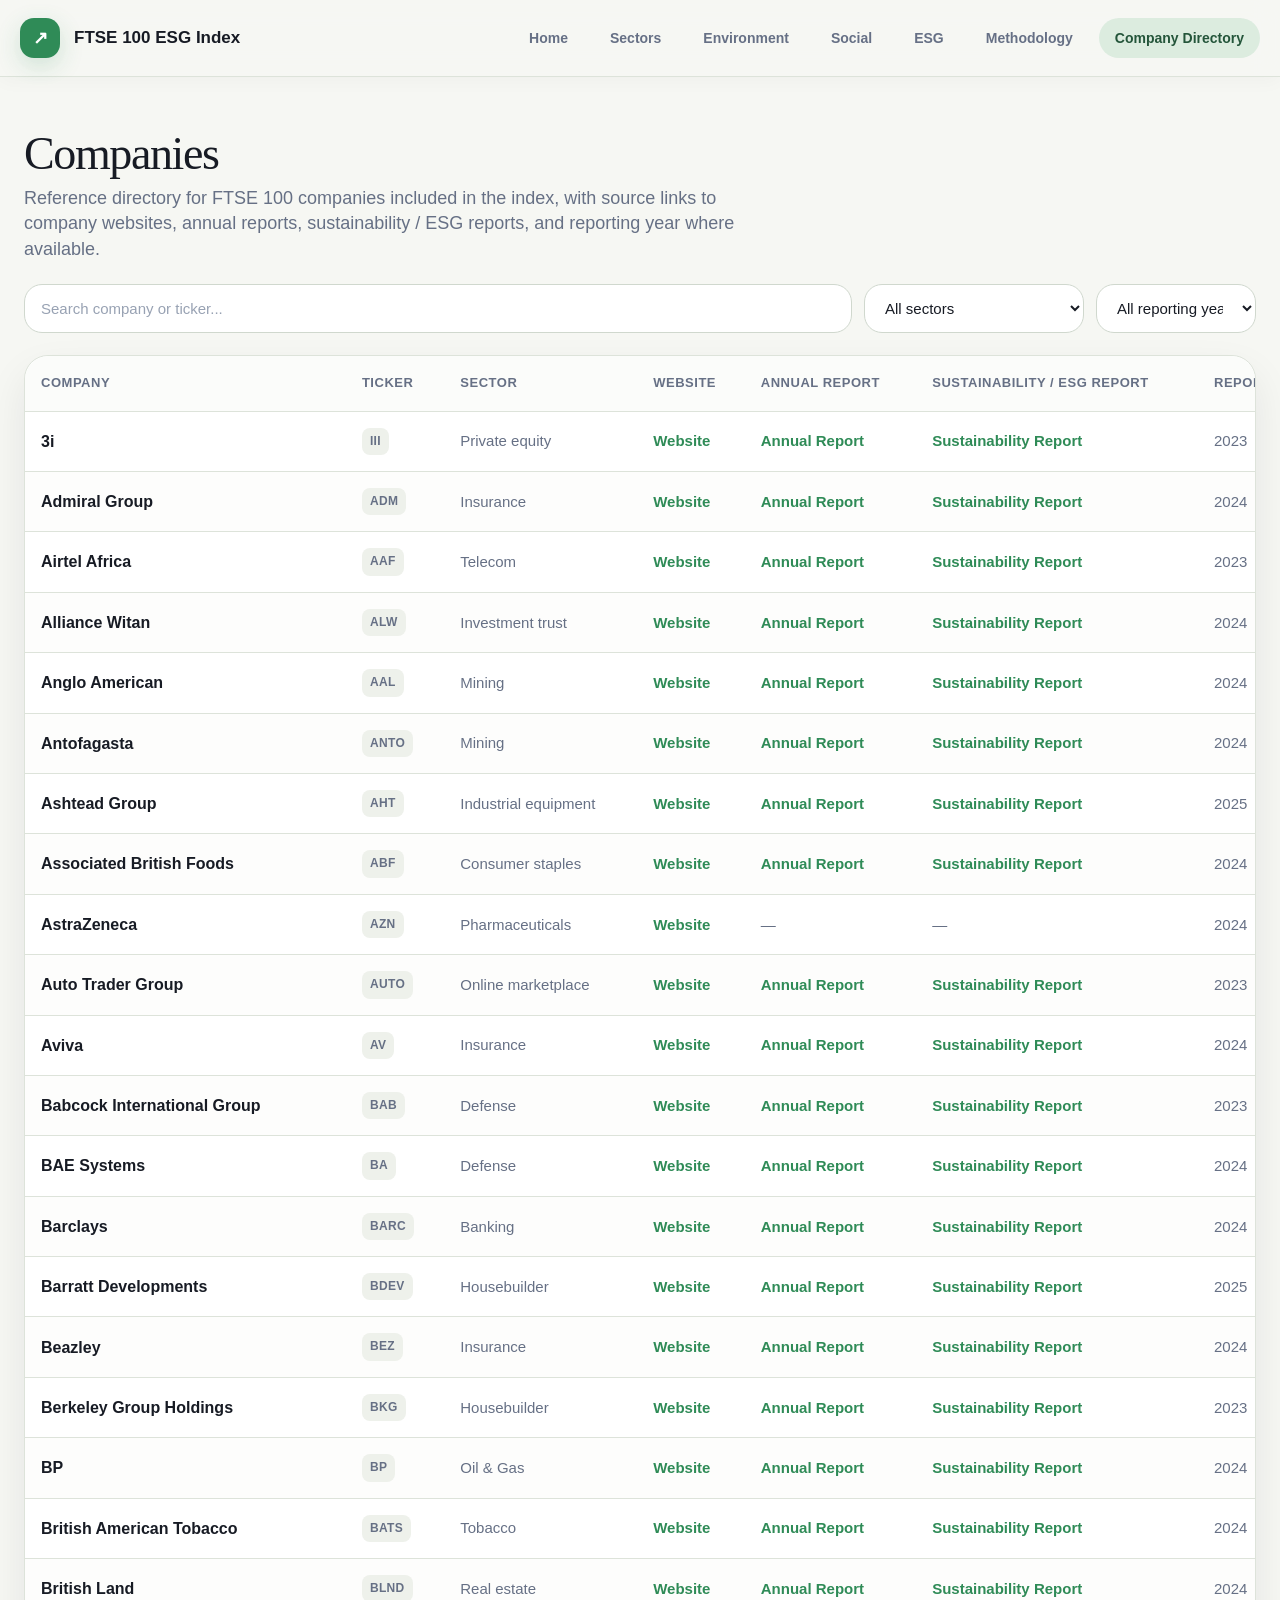
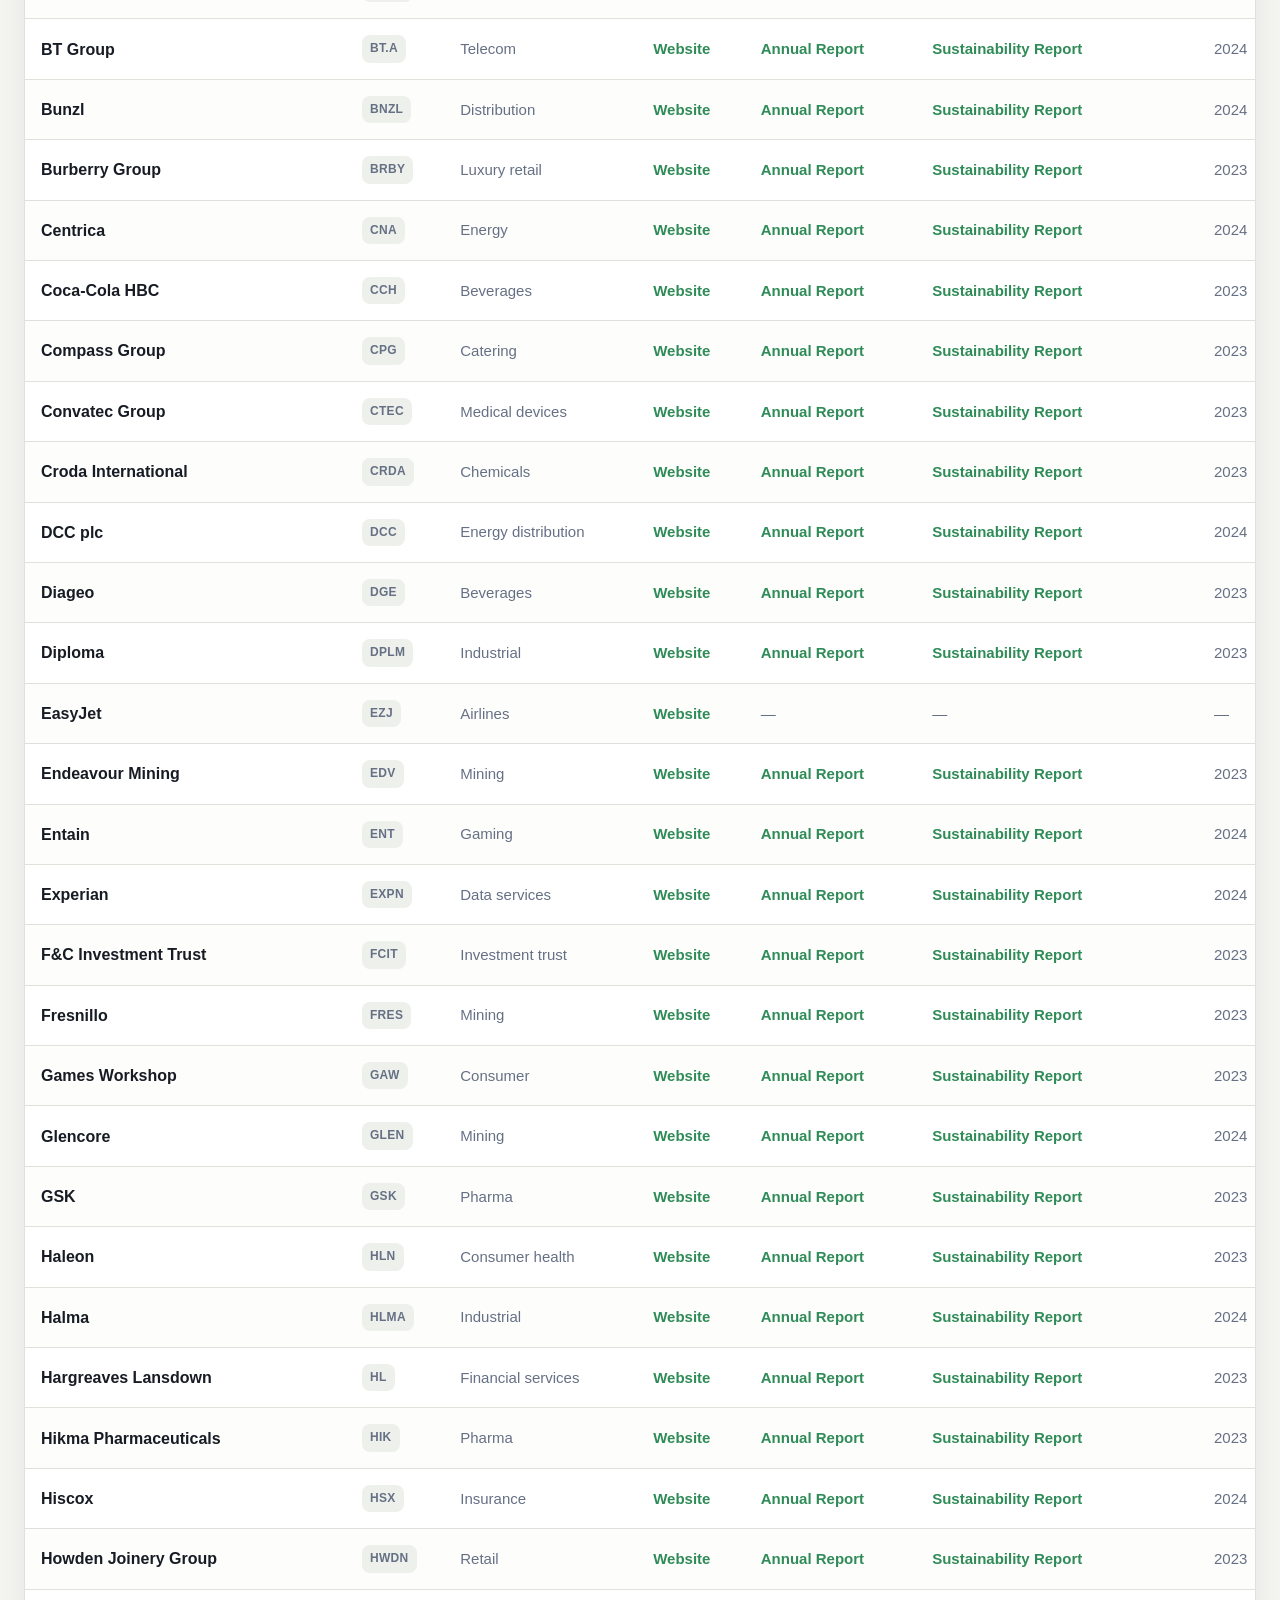
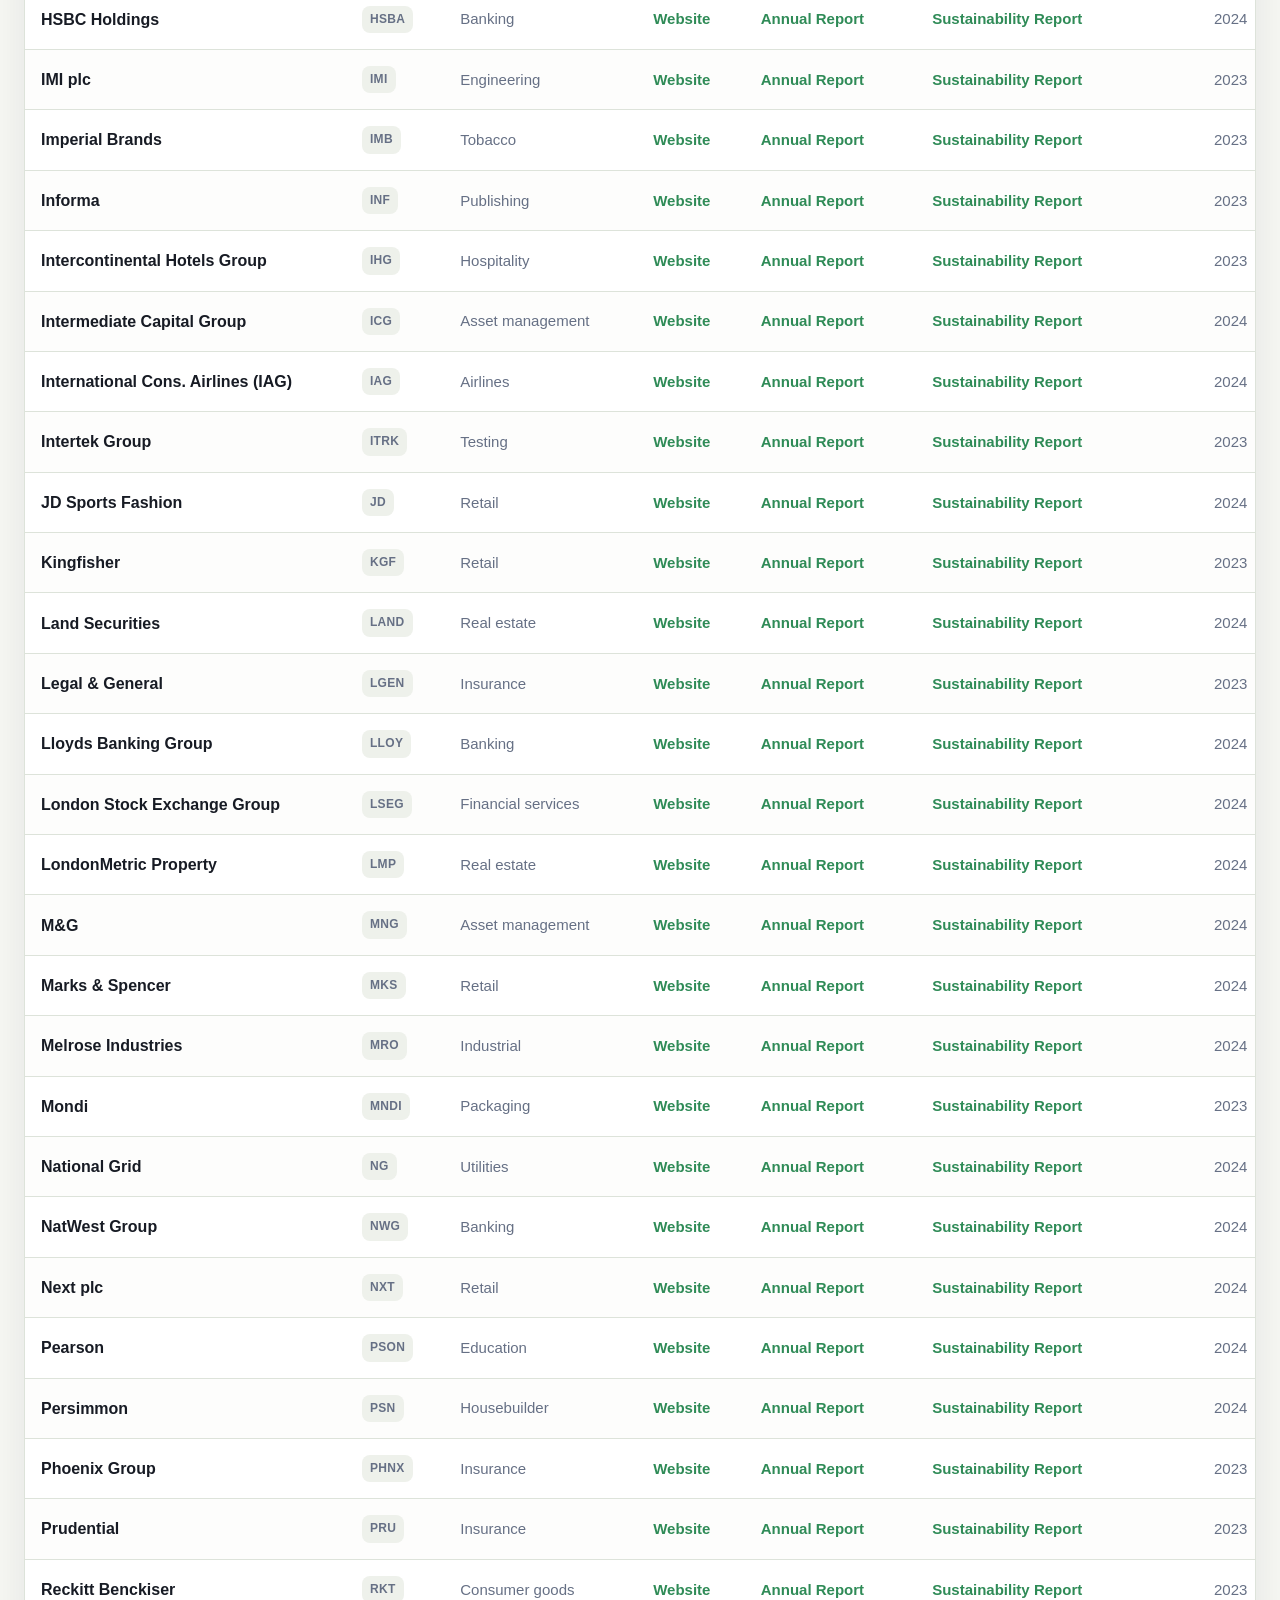
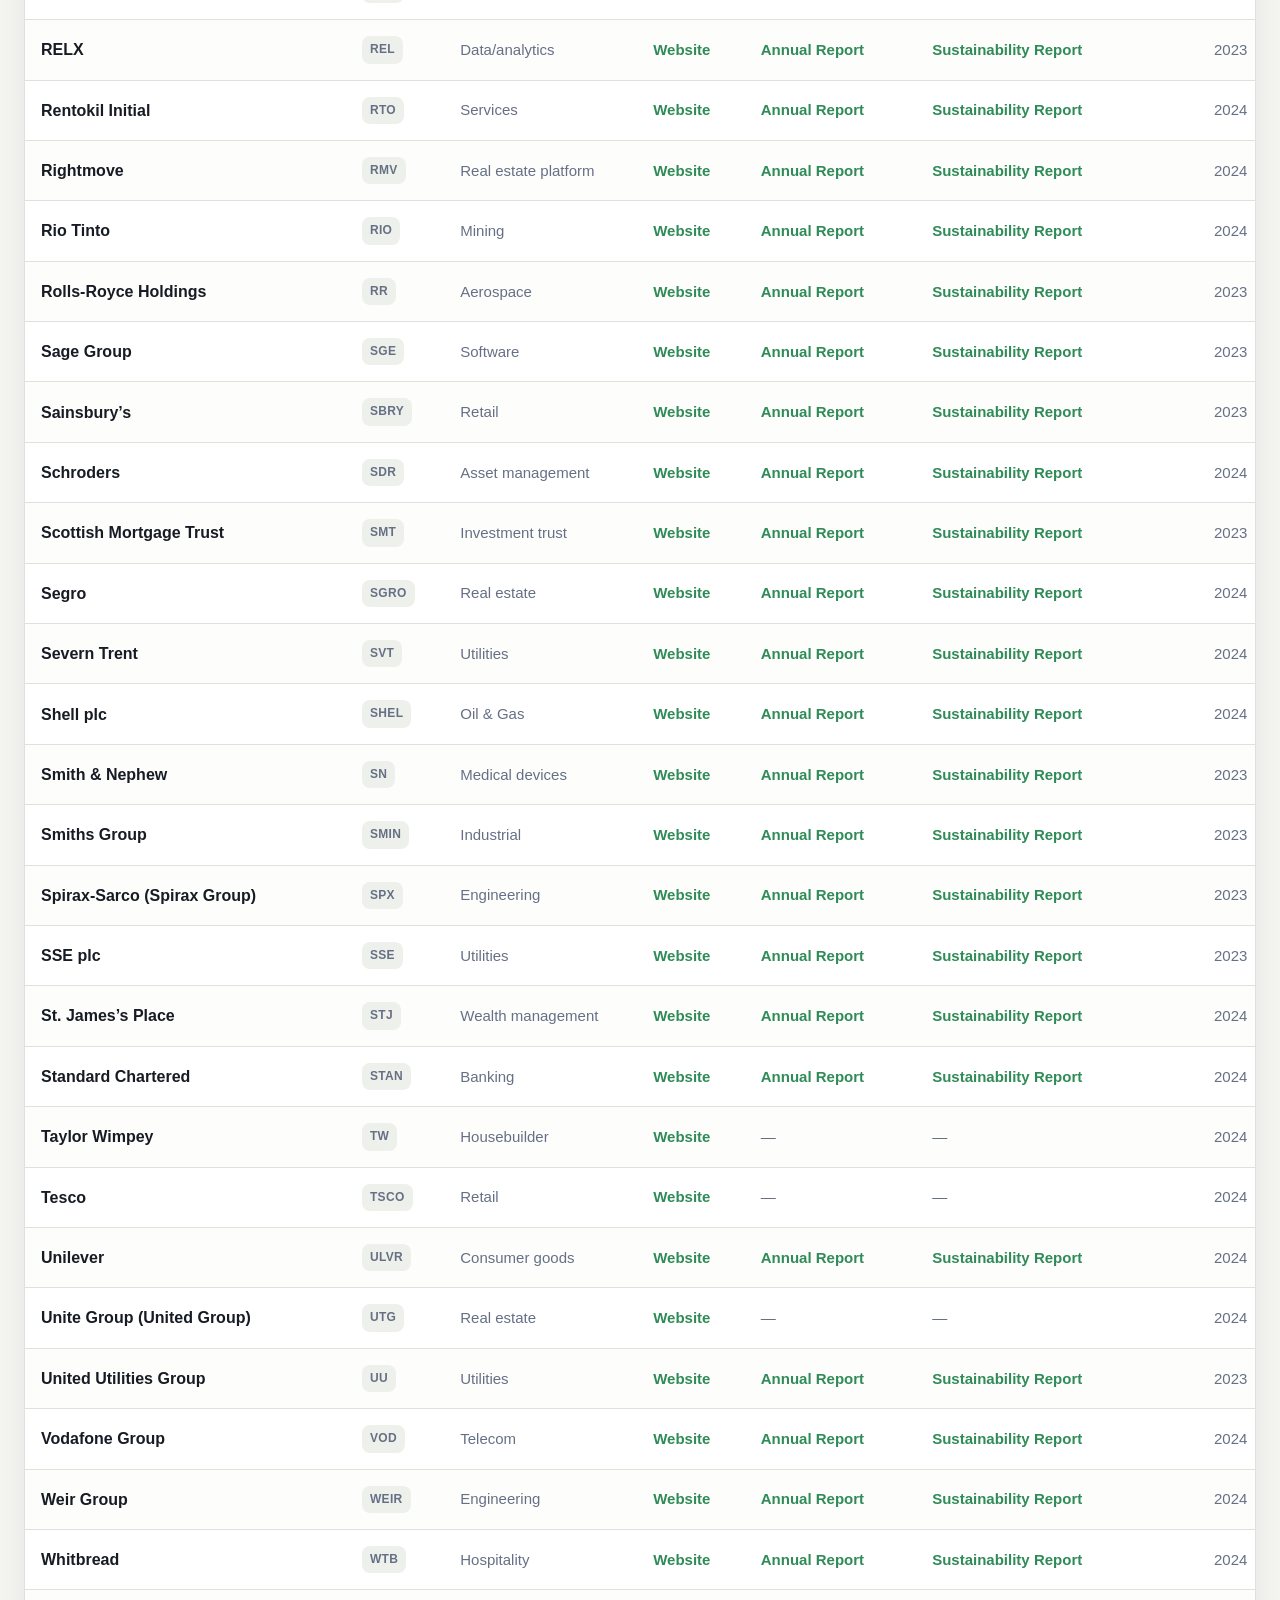
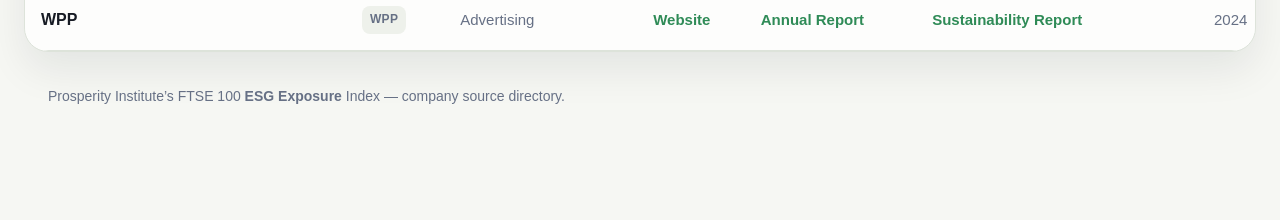
==== companies.html @ 04e011d1 "Update companies.html" ====
<!DOCTYPE html>
<html lang="en">
<head>
  <meta charset="UTF-8" />
  <meta name="viewport" content="width=device-width, initial-scale=1.0" />
  <title>Companies | FTSE 100 ESG Exposure Index</title>
  <link rel="stylesheet" href="styles.css" />
  <script defer src="data.js"></script>
  <script defer src="companies.js"></script>
</head>
<body>
  <header>
    <div class="wrap nav">
      <a href="index.html" class="brand">
        <div class="brand-mark">↗</div>
        <div class="brand-name">FTSE 100 ESG Index</div>
      </a>
      <nav class="nav-links">
        <a href="index.html">Home</a>
        <a href="sectors.html">Sectors</a>
        <a href="rankings.html">Environment</a>
        <a href="social.html">Social</a>
        <a href="esg.html">ESG</a>
        <a href="methodology.html">Methodology</a>
        <a href="companies.html" class="active">Company Directory</a>
      </nav>
    </div>
  </header>

  <section class="page">
    <div class="wrap-wide">
      <div class="section-head">
        <div>
          <h1>Companies</h1>
          <p>
            Reference directory for FTSE 100 companies included in the index, with source links to company websites,
            annual reports, sustainability / ESG reports, and reporting year where available.
          </p>
        </div>
      </div>

      <div class="toolbar">
        <input class="control" id="searchInput" placeholder="Search company or ticker..." />
        <select class="control" id="sectorFilter">
          <option value="">All sectors</option>
        </select>
        <select class="control" id="yearFilter">
          <option value="">All reporting years</option>
        </select>
      </div>

      <div class="table-card">
        <div class="table-wrap">
          <table>
            <thead>
              <tr>
                <th data-sort="Company">Company</th>
                <th data-sort="Ticker">Ticker</th>
                <th data-sort="Sector">Sector</th>
                <th data-sort="Website">Website</th>
                <th data-sort="Annual_Report_URL">Annual Report</th>
                <th data-sort="Sustainability_Report_URL">Sustainability / ESG Report</th>
                <th data-sort="Reporting_Year">Reporting Year</th>
              </tr>
            </thead>
            <tbody id="tableBody"></tbody>
          </table>
        </div>
      </div>

      <footer class="foot">
        <div class="wrap-wide">
          Prosperity Institute’s FTSE 100 <strong>ESG Exposure</strong> Index — company source directory.
        </div>
      </footer>
    </div>
  </section>
</body>
</html>
---- styles.css ----
:root {
  --bg: #f6f7f3;
  --surface: #ffffff;
  --surface-soft: #f0f3ee;
  --surface-muted: #eef1eb;
  --ink: #171b24;
  --ink-soft: #667085;
  --ink-faint: #98a2b3;
  --line: #dde3da;
  --line-dark: #d0d8ce;

  --navy: #10192b;
  --navy-2: #17233b;

  --green: #2f8b57;
  --green-soft: #dcecdf;
  --green-faint: #edf7ef;

  --social: #4867c9;
  --social-soft: #e8ecfb;
  --social-faint: #f3f5fe;

  --esg: #6d4cc4;
  --esg-soft: #eee8fb;
  --esg-faint: #f7f4fe;

  --red: #d95d5d;
  --red-soft: #fae8e8;

  --amber: #c6872f;
  --amber-soft: #f6ecd9;

  --shadow: 0 10px 30px rgba(16, 25, 43, 0.05);
  --shadow-strong: 0 18px 40px rgba(16, 25, 43, 0.08);
  --radius-xl: 28px;
  --radius-lg: 24px;
  --radius-md: 18px;
  --radius-sm: 12px;
}

* {
  box-sizing: border-box;
}

html {
  scroll-behavior: smooth;
}

body {
  margin: 0;
  font-family: Inter, Arial, sans-serif;
  background: var(--bg);
  color: var(--ink);
  line-height: 1.45;
  -webkit-font-smoothing: antialiased;
  text-rendering: optimizeLegibility;
}

a {
  color: inherit;
  text-decoration: none;
}

.wrap {
  max-width: 1240px;
  margin: 0 auto;
  padding: 0 28px;
}

.wrap-wide {
  max-width: 1540px;
  margin: 0 auto;
  padding: 0 24px;
}

/* =========================
   Header / Navigation
========================= */

header {
  position: sticky;
  top: 0;
  z-index: 50;
  background: rgba(246, 247, 243, 0.92);
  backdrop-filter: blur(12px);
  border-bottom: 1px solid var(--line);
  box-shadow: 0 4px 18px rgba(16, 25, 43, 0.03);
}

.nav {
  display: flex;
  align-items: center;
  justify-content: space-between;
  gap: 24px;
  padding: 18px 0;
}

.brand {
  display: flex;
  align-items: center;
  gap: 14px;
  font-weight: 700;
  color: var(--ink);
  text-decoration: none;
  min-width: 0;
}

.brand-mark {
  width: 40px;
  height: 40px;
  border-radius: 14px;
  display: grid;
  place-items: center;
  background: var(--green);
  color: white;
  box-shadow: 0 8px 24px rgba(47, 139, 87, 0.2);
  font-size: 18px;
  flex: 0 0 auto;
}

.brand-name {
  font-size: 17px;
  font-weight: 700;
  white-space: nowrap;
}

.nav-links {
  display: flex;
  gap: 10px;
  flex-wrap: wrap;
  justify-content: flex-end;
}

.nav-links a {
  padding: 10px 16px;
  border-radius: 999px;
  color: var(--ink-soft);
  font-weight: 600;
  font-size: 14px;
  transition: 0.18s ease;
}

.nav-links a.active,
.nav-links a:hover {
  background: var(--green-soft);
  color: #24553a;
}

/* Optional page-specific nav accents if you later add body classes */
body.page-social .nav-links a.active,
body.page-social .nav-links a:hover {
  background: var(--social-soft);
  color: #334a96;
}

body.page-esg .nav-links a.active,
body.page-esg .nav-links a:hover {
  background: var(--esg-soft);
  color: #5336a1;
}

/* =========================
   Hero
========================= */

.hero {
  background:
    radial-gradient(circle at right top, rgba(47, 139, 87, 0.18), transparent 28%),
    linear-gradient(90deg, var(--navy) 0%, #111a2d 48%, #0f1727 100%);
  color: white;
  border-bottom: 1px solid rgba(255, 255, 255, 0.05);
}

.hero-inner {
  display: grid;
  grid-template-columns: 1.15fr 0.85fr;
  gap: 42px;
  padding: 54px 0 64px;
  align-items: stretch;
}

.eyebrow {
  display: inline-flex;
  align-items: center;
  gap: 8px;
  padding: 8px 14px;
  border-radius: 999px;
  background: rgba(24, 66, 43, 0.65);
  color: #7ed39f;
  font-size: 13px;
  font-weight: 600;
}

.hero h1 {
  margin: 18px 0 0;
  font-family: Georgia, "Times New Roman", serif;
  font-size: 72px;
  line-height: 0.93;
  letter-spacing: -0.03em;
  font-weight: 400;
}

.hero h1 .accent {
  color: var(--green);
  display: block;
}

.hero p {
  margin: 24px 0 0;
  max-width: 740px;
  color: rgba(255, 255, 255, 0.8);
  font-size: 17px;
  line-height: 1.6;
}

.hero-actions {
  margin-top: 28px;
  display: flex;
  gap: 14px;
  flex-wrap: wrap;
}

.btn {
  display: inline-flex;
  align-items: center;
  justify-content: center;
  gap: 10px;
  padding: 14px 22px;
  border-radius: 16px;
  font-weight: 700;
  font-size: 15px;
  border: 1px solid transparent;
  transition: transform 0.15s ease, box-shadow 0.15s ease, opacity 0.15s ease;
}

.btn:hover {
  transform: translateY(-1px);
}

.btn-primary {
  background: var(--green);
  color: white;
  box-shadow: 0 12px 28px rgba(47, 139, 87, 0.22);
}

.btn-secondary {
  background: rgba(255, 255, 255, 0.1);
  color: white;
  border-color: rgba(255, 255, 255, 0.1);
}

.hero-panel {
  align-self: end;
  background: rgba(255, 255, 255, 0.06);
  border: 1px solid rgba(255, 255, 255, 0.08);
  border-radius: var(--radius-xl);
  padding: 26px;
}

.hero-panel h3 {
  margin: 0 0 12px;
  font-size: 13px;
  letter-spacing: 0.06em;
  text-transform: uppercase;
  color: rgba(255, 255, 255, 0.66);
}

.hero-panel p {
  margin: 0 0 14px;
  font-size: 14px;
  color: rgba(255, 255, 255, 0.74);
  line-height: 1.55;
}

.signal-list {
  display: grid;
  gap: 10px;
  margin-top: 18px;
}

.signal {
  display: flex;
  align-items: center;
  justify-content: space-between;
  gap: 16px;
  background: rgba(255, 255, 255, 0.05);
  border-radius: 16px;
  padding: 12px 14px;
}

.signal .name {
  font-size: 14px;
  color: rgba(255, 255, 255, 0.92);
}

.signal .tag {
  border-radius: 999px;
  padding: 6px 10px;
  background: rgba(126, 211, 159, 0.12);
  color: #8ce0aa;
  font-size: 12px;
  font-weight: 700;
}

/* =========================
   Stats Strip
========================= */

.stats-strip {
  background: var(--surface);
  border-bottom: 1px solid var(--line);
}

.stats-grid {
  display: grid;
  grid-template-columns: repeat(4, 1fr);
  gap: 0;
}

.stat {
  padding: 28px 12px;
  text-align: center;
}

.stat-value {
  font-family: Georgia, "Times New Roman", serif;
  font-size: 44px;
  line-height: 1.05;
  letter-spacing: -0.02em;
  font-weight: 400;
}

.stat-label {
  margin-top: 6px;
  color: var(--ink-soft);
  font-size: 15px;
}

/* =========================
   General Page Sections
========================= */

section.page {
  padding: 54px 0;
}

.section-head {
  display: flex;
  align-items: end;
  justify-content: space-between;
  gap: 20px;
  margin-bottom: 22px;
}

.section-head h1,
.section-head h2 {
  margin: 0;
  font-family: Georgia, "Times New Roman", serif;
  font-size: 46px;
  line-height: 1.02;
  letter-spacing: -0.03em;
  font-weight: 400;
  white-space: normal;
  overflow-wrap: anywhere;
  word-break: break-word;
  max-width: 100%;
}

.section-head p {
  margin: 8px 0 0;
  color: var(--ink-soft);
  max-width: 760px;
  font-size: 18px;
  line-height: 1.4;
}

.section-link {
  color: var(--green);
  font-weight: 700;
  white-space: nowrap;
}

.construction {
  margin-top: 18px;
  background: #fbfcfa;
  border: 1px solid var(--line);
  border-radius: 20px;
  padding: 18px 20px;
  color: var(--ink-soft);
  box-shadow: var(--shadow);
}

/* =========================
   Cards / Blocks
========================= */

.pillar-card,
.card,
.method-card,
.simple-card {
  background: var(--surface);
  border: 1px solid var(--line);
  border-radius: 24px;
  box-shadow: var(--shadow);
}

.pillar-stack {
  display: grid;
  gap: 14px;
}

.pillar-card {
  padding: 20px 22px;
}

.pillar-top {
  display: flex;
  justify-content: space-between;
  gap: 16px;
  align-items: center;
  margin-bottom: 14px;
}

.pillar-title {
  display: flex;
  gap: 10px;
  align-items: center;
  font-weight: 700;
  font-size: 20px;
}

.pill {
  display: inline-flex;
  align-items: center;
  gap: 8px;
  padding: 6px 10px;
  border-radius: 999px;
  font-size: 12px;
  font-weight: 700;
  background: var(--surface-muted);
  color: var(--ink-soft);
}

.progress {
  position: relative;
  width: 100%;
  height: 10px;
  background: #edf0ea;
  border-radius: 999px;
  overflow: hidden;
}

.progress > span {
  display: block;
  height: 100%;
  border-radius: 999px;
  background: linear-gradient(90deg, #40b777 0%, var(--green) 100%);
}

.progress.red > span {
  background: linear-gradient(90deg, #ee8d8d 0%, var(--red) 100%);
}

.pillar-note {
  margin-top: 10px;
  color: var(--ink-soft);
  font-size: 14px;
}

.method-grid,
.simple-grid {
  display: grid;
  grid-template-columns: repeat(3, 1fr);
  gap: 18px;
}

.method-card,
.simple-card {
  padding: 24px;
}

.method-card h3,
.simple-card h3 {
  margin: 0 0 14px;
  font-size: 24px;
  font-family: Georgia, "Times New Roman", serif;
  font-weight: 400;
}

.method-card ul {
  margin: 0;
  padding-left: 18px;
  color: var(--ink-soft);
}

.method-card li {
  margin: 10px 0;
}

.simple-card p,
.simple-card li {
  color: var(--ink-soft);
  margin: 0;
}

/* =========================
   Leaderboard
========================= */

.leaderboard {
  padding: 20px;
}

.leaderboard-list {
  display: grid;
  gap: 10px;
}

.lb-row {
  display: grid;
  grid-template-columns: 46px minmax(0, 1fr) 140px;
  gap: 14px;
  align-items: center;
  padding: 14px 14px;
  border-radius: 18px;
  border: 1px solid var(--line);
  background: linear-gradient(180deg, #fff, #fbfcfa);
}

.lb-rank {
  width: 34px;
  height: 34px;
  border-radius: 999px;
  display: grid;
  place-items: center;
  background: var(--surface-muted);
  color: var(--green);
  font-weight: 800;
  font-size: 14px;
}

.lb-company .name {
  font-weight: 700;
  font-size: 18px;
  white-space: nowrap;
  overflow: hidden;
  text-overflow: ellipsis;
}

.lb-company .meta {
  margin-top: 4px;
  color: var(--ink-soft);
  font-size: 13px;
}

.lb-score {
  text-align: right;
}

.lb-score .value {
  font-size: 34px;
  font-weight: 800;
  letter-spacing: -0.04em;
}

.lb-score .ticker {
  color: var(--ink-soft);
  font-size: 12px;
  font-weight: 700;
  letter-spacing: 0.05em;
}

/* =========================
   Toolbar / Controls
========================= */

.toolbar {
  display: grid;
  grid-template-columns: minmax(0, 1fr) 220px 160px;
  gap: 12px;
  margin: 22px 0;
}

.control {
  border-radius: 18px;
  border: 1px solid var(--line-dark);
  background: var(--surface);
  padding: 14px 16px;
  font-size: 15px;
  color: var(--ink);
  outline: none;
  transition: border-color 0.15s ease, box-shadow 0.15s ease, background 0.15s ease;
}

.control::placeholder {
  color: var(--ink-faint);
}

.control:focus {
  border-color: rgba(47, 139, 87, 0.55);
  box-shadow: 0 0 0 4px rgba(47, 139, 87, 0.10);
  background: #fff;
}

/* =========================
   Tables
========================= */

.table-card {
  background: var(--surface);
  border: 1px solid var(--line);
  border-radius: 24px;
  box-shadow: var(--shadow-strong);
  overflow: hidden;
}

.table-wrap {
  overflow-x: auto;
  border-radius: 24px;
}

table {
  width: 100%;
  border-collapse: collapse;
  min-width: 1350px;
}

thead th {
  text-align: left;
  padding: 18px 16px;
  font-size: 13px;
  color: var(--ink-soft);
  letter-spacing: 0.04em;
  text-transform: uppercase;
  border-bottom: 1px solid var(--line);
  background: #fbfcfa;
  position: sticky;
  top: 0;
  z-index: 2;
  cursor: pointer;
  white-space: nowrap;
  transition: color 0.15s ease, background 0.15s ease;
}

thead th:hover {
  color: var(--ink);
  background: #f5f7f3;
}

tbody td {
  padding: 16px;
  border-bottom: 1px solid var(--line);
  vertical-align: middle;
  font-size: 15px;
}

tbody tr {
  transition: background 0.15s ease;
}

tbody tr:hover {
  background: #fbfcfa;
}

tbody tr:nth-child(even) {
  background: rgba(251, 252, 250, 0.55);
}

tbody tr:nth-child(even):hover {
  background: #f7f9f5;
}

.rank-badge {
  width: 32px;
  height: 32px;
  border-radius: 999px;
  display: grid;
  place-items: center;
  background: var(--surface-muted);
  color: var(--green);
  font-weight: 800;
  font-size: 14px;
}

.ticker-badge {
  display: inline-flex;
  padding: 5px 8px;
  border-radius: 8px;
  background: var(--surface-muted);
  color: var(--ink-soft);
  font-size: 12px;
  font-weight: 700;
  letter-spacing: 0.03em;
}

.company-name {
  font-weight: 700;
  font-size: 16px;
  min-width: 240px;
}

.sector-name {
  color: var(--ink-soft);
}

.metric-cell {
  display: flex;
  align-items: center;
  gap: 10px;
}

.metric-cell .pct {
  min-width: 54px;
  text-align: right;
  color: var(--ink-soft);
  font-weight: 700;
  font-size: 13px;
  font-variant-numeric: tabular-nums;
}

.tiny-track {
  width: 82px;
  height: 8px;
  border-radius: 999px;
  background: #edf0ea;
  overflow: hidden;
  position: relative;
}

.tiny-fill {
  height: 100%;
  border-radius: 999px;
  background: linear-gradient(90deg, #40b777 0%, var(--green) 100%);
}

.tiny-fill.bad {
  background: linear-gradient(90deg, #ee8d8d 0%, var(--red) 100%);
}

.score-value {
  font-size: 17px;
  font-weight: 800;
  letter-spacing: -0.02em;
  font-variant-numeric: tabular-nums;
}

.tier-pill {
  display: inline-flex;
  align-items: center;
  gap: 8px;
  padding: 8px 12px;
  border-radius: 999px;
  font-size: 13px;
  font-weight: 700;
}

.tier-pill::before {
  content: '';
  width: 7px;
  height: 7px;
  border-radius: 999px;
  background: currentColor;
}

.tier-best {
  color: #1f7a46;
  background: #e8f5ea;
}

.tier-good {
  color: #4f9b63;
  background: #eef8f0;
}

.tier-moderate {
  color: #b7811f;
  background: #f8edd8;
}

.tier-poor {
  color: #c96a2b;
  background: #faeadf;
}

.tier-wasteful {
  color: #c94b4b;
  background: #f9e3e3;
}

/* =========================
   Optional Domain Utility Classes
   (Can be used later without breaking anything now)
========================= */

.domain-pill {
  display: inline-flex;
  align-items: center;
  gap: 8px;
  border-radius: 999px;
  padding: 7px 12px;
  font-size: 12px;
  font-weight: 800;
  letter-spacing: 0.02em;
}

.domain-pill.environment {
  background: var(--green-soft);
  color: #24553a;
}

.domain-pill.social {
  background: var(--social-soft);
  color: #334a96;
}

.domain-pill.esg {
  background: var(--esg-soft);
  color: #5336a1;
}

.page-banner {
  background: var(--surface);
  border: 1px solid var(--line);
  border-radius: 24px;
  box-shadow: var(--shadow);
  padding: 20px 22px;
  margin-bottom: 18px;
}

.page-banner.environment {
  background:
    linear-gradient(180deg, #ffffff 0%, #f8fcf9 100%);
  border-color: #d7e7db;
}

.page-banner.social {
  background:
    linear-gradient(180deg, #ffffff 0%, #f8f9fe 100%);
  border-color: #dce3fb;
}

.page-banner.esg {
  background:
    linear-gradient(180deg, #ffffff 0%, #faf8fe 100%);
  border-color: #e5dcfa;
}

/* =========================
   Sector Summary / Page Support
========================= */

.sector-stat-card {
  min-height: 120px;
  display: flex;
  flex-direction: column;
  justify-content: space-between;
  padding: 14px 18px;
}

.sector-stat-value {
  font-size: 22px !important;
  line-height: 1.05 !important;
  white-space: normal !important;
  overflow-wrap: anywhere !important;
  word-break: break-word !important;
  max-width: 100% !important;
  margin: 6px 0 !important;
}

.stat-note {
  font-size: 12px;
  line-height: 1.2;
  margin-top: 6px;
}

.mini-chart-card,
.sector-panel-card,
.main-leaderboard-card {
  background: var(--surface);
  border: 1px solid var(--line);
  border-radius: 24px;
  box-shadow: var(--shadow);
}

.mini-chart-card,
.sector-panel-card {
  padding: 18px 20px 20px 20px;
}

.main-leaderboard-card {
  padding: 20px;
}

.overview-mini-head {
  margin-bottom: 10px !important;
}

.overview-mini-head p {
  font-size: 15px !important;
  line-height: 1.3 !important;
  margin: 0 !important;
  white-space: normal !important;
  overflow-wrap: anywhere !important;
  word-break: break-word !important;
  max-width: 100% !important;
}

.sector-head {
  margin-bottom: 14px !important;
}

.sector-head h2 {
  font-size: 26px !important;
  line-height: 1.08 !important;
  margin: 0 0 6px 0 !important;
  white-space: normal !important;
  overflow-wrap: anywhere !important;
  word-break: break-word !important;
}

.sector-head p {
  font-size: 15px !important;
  line-height: 1.3 !important;
  margin: 0 !important;
  white-space: normal !important;
  overflow-wrap: anywhere !important;
  word-break: break-word !important;
  max-width: 100% !important;
}

/* =========================
   Footer
========================= */

.foot {
  padding: 34px 0 60px;
  color: var(--ink-soft);
  font-size: 14px;
}

/* =========================
   Responsive
========================= */

@media (max-width: 1200px) {
  .hero-inner {
    grid-template-columns: 1fr;
  }

  .stats-grid {
    grid-template-columns: repeat(2, 1fr);
  }
}

@media (max-width: 980px) {
  .toolbar {
    grid-template-columns: 1fr;
  }

  .method-grid,
  .simple-grid {
    grid-template-columns: 1fr;
  }

  .overview-grid {
    grid-template-columns: 1fr;
  }

  .section-head {
    align-items: start;
    flex-direction: column;
  }

  .section-head h1,
  .section-head h2 {
    font-size: 38px;
  }

  .hero h1 {
    font-size: 58px;
  }

  .nav {
    align-items: flex-start;
    flex-direction: column;
  }

  .nav-links {
    justify-content: flex-start;
  }
}

@media (max-width: 900px) {
  .sector-stat-value {
    font-size: 18px !important;
  }

  .overview-mini-head h2,
  .sector-head h2 {
    font-size: 22px !important;
  }

  .overview-mini-head p,
  .sector-head p {
    font-size: 14px !important;
  }

  .mini-chart-card,
  .sector-panel-card {
    padding: 16px;
  }
}

@media (max-width: 720px) {
  .wrap,
  .wrap-wide {
    padding-left: 18px;
    padding-right: 18px;
  }

  .hero h1 {
    font-size: 46px;
  }

  .section-head h1,
  .section-head h2 {
    font-size: 32px;
  }

  .stat-value {
    font-size: 40px;
  }

  .company-name {
    min-width: 180px;
  }
}

@media (max-width: 640px) {
  .overview-mini-head h2,
  .sector-head h2 {
    font-size: 20px !important;
  }

  .nav-links a {
    padding: 9px 13px;
    font-size: 13px;
  }

  .btn {
    width: 100%;
  }
}
/* =========================
   SOCIAL PAGE TABLE COMPACT FIX
========================= */

body.page-social table {
  min-width: 1180px;
}

body.page-social thead th {
  white-space: normal;
  line-height: 1.15;
  font-size: 11px;
  padding: 16px 12px;
}

body.page-social tbody td {
  padding: 14px 12px;
}

body.page-social .company-name {
  min-width: 150px;
  font-size: 15px;
}

body.page-social .sector-name {
  font-size: 13px;
}

body.page-social .metric-cell {
  gap: 8px;
}

body.page-social .tiny-track {
  width: 64px;
}

body.page-social .metric-cell .pct {
  min-width: 40px;
  font-size: 12px;
}

body.page-social .score-value {
  font-size: 16px;
}

body.page-social .ticker-badge {
  font-size: 11px;
  padding: 4px 7px;
}

body.page-social .tier-pill {
  padding: 7px 10px;
  font-size: 12px;
}

@media (max-width: 1200px) {
  body.page-social table {
    min-width: 1080px;
  }

  body.page-social .company-name {
    min-width: 135px;
  }

  body.page-social .tiny-track {
    width: 58px;
  }
}

@media (max-width: 900px) {
  body.page-social table {
    min-width: 980px;
  }

  body.page-social thead th {
    font-size: 10px;
    padding: 14px 10px;
  }

  body.page-social tbody td {
    padding: 12px 10px;
  }

  body.page-social .company-name {
    min-width: 120px;
    font-size: 14px;
  }

  body.page-social .tiny-track {
    width: 52px;
  }

  body.page-social .metric-cell .pct {
    min-width: 36px;
    font-size: 11px;
  }
}
/* =========================
   OVERVIEW / SECTORS LAYOUT REFRESH
========================= */

.overview-feature-grid {
  display: grid;
  grid-template-columns: 1.15fr 0.85fr;
  gap: 20px;
  align-items: start;
}

.overview-feature-head {
  margin-bottom: 14px;
}

.overview-feature-head h2,
.overview-mini-head h2 {
  font-family: Georgia, "Times New Roman", serif;
  font-size: 24px;
  line-height: 1.08;
  letter-spacing: -0.03em;
  font-weight: 400;
  margin: 0 0 6px 0;
  white-space: normal;
  overflow-wrap: anywhere;
  word-break: break-word;
}
.overview-feature-head p {
  margin: 0;
  font-size: 14px;
  line-height: 1.35;
  color: var(--ink-soft);
  max-width: 100%;
}

.overview-breakdown-card,
.overview-leaderboard-card {
  padding: 20px;
}

.breakdown-stack {
  display: grid;
  gap: 12px;
}

.breakdown-row {
  display: grid;
  grid-template-columns: minmax(0, 1fr) 96px;
  gap: 16px;
  align-items: center;
  padding: 16px 16px;
  border: 1px solid var(--line);
  border-radius: 18px;
  background: linear-gradient(180deg, #fff, #fbfcfa);
}

.breakdown-main {
  min-width: 0;
}

.breakdown-title {
  font-size: 15px;
  font-weight: 800;
  margin-bottom: 4px;
}

.breakdown-note {
  font-size: 13px;
  line-height: 1.35;
  color: var(--ink-soft);
}

.breakdown-metric {
  text-align: right;
  font-size: 15px;
  font-weight: 800;
  color: var(--green);
  white-space: nowrap;
}

.overview-mini-grid {
  display: grid;
  grid-template-columns: repeat(2, minmax(0, 1fr));
  gap: 18px;
}

.overview-leaderboard-card .leaderboard-list {
  gap: 12px;
}

.overview-leaderboard-card .lb-row {
  grid-template-columns: 40px minmax(0, 1fr) 92px;
  gap: 12px;
  padding: 12px 12px;
}

.overview-leaderboard-card .lb-company .name {
  font-size: 16px;
}

.overview-leaderboard-card .lb-company .meta {
  font-size: 12px;
}

.overview-leaderboard-card .lb-score .value {
  font-size: 28px;
  color: var(--green);
}

.overview-leaderboard-card .lb-score .ticker {
  font-size: 11px;
}

@media (max-width: 1100px) {
  .overview-feature-grid {
    grid-template-columns: 1fr;
  }

  .overview-mini-grid {
    grid-template-columns: 1fr;
  }
}

@media (max-width: 720px) {
  .breakdown-row {
    grid-template-columns: 1fr;
    gap: 10px;
  }

  .breakdown-metric {
    text-align: left;
  }

  .overview-breakdown-card,
  .overview-leaderboard-card {
    padding: 16px;
  }
}
/* =========================
   HOMEPAGE BREAKDOWN CARD FIX
========================= */

.breakdown-card-list {
  display: grid;
  gap: 14px;
}

.breakdown-card-item {
  border: 1px solid var(--line);
  border-radius: 18px;
  background: linear-gradient(180deg, #fff, #fbfcfa);
  padding: 16px 16px 14px;
}

.breakdown-card-top {
  display: flex;
  align-items: center;
  justify-content: space-between;
  gap: 16px;
  margin-bottom: 12px;
}

.breakdown-card-title-wrap {
  display: flex;
  align-items: center;
  gap: 10px;
  min-width: 0;
}

.breakdown-card-title {
  font-size: 16px;
  font-weight: 800;
  color: var(--ink);
}

.breakdown-card-tag {
  display: inline-flex;
  align-items: center;
  justify-content: center;
  min-width: 28px;
  height: 28px;
  padding: 0 8px;
  border-radius: 999px;
  background: var(--surface-muted);
  color: var(--ink-soft);
  font-size: 12px;
  font-weight: 800;
}

.breakdown-card-value {
  font-size: 16px;
  font-weight: 800;
  color: var(--green);
  white-space: nowrap;
}

.breakdown-card-value span {
  font-size: 12px;
  font-weight: 700;
  color: var(--ink-soft);
}

.breakdown-bar-track {
  width: 100%;
  height: 10px;
  border-radius: 999px;
  background: #eceee9;
  overflow: hidden;
  margin-bottom: 10px;
}

.breakdown-bar-fill {
  height: 100%;
  border-radius: 999px;
  background: linear-gradient(90deg, #ea9a9a 0%, #d95d5d 100%);
}

.breakdown-card-note {
  font-size: 13px;
  line-height: 1.4;
  color: var(--ink-soft);
}

.overview-distribution-block {
  margin-top: 18px;
  padding-top: 14px;
  border-top: 1px solid var(--line);
}

@media (max-width: 720px) {
  .breakdown-card-top {
    align-items: flex-start;
    flex-direction: column;
  }

  .breakdown-card-value {
    white-space: normal;
  }
}
/* =========================
   SMALLER STATS-STRIP TITLES
========================= */

#overviewStatsGrid .stat-value,
#sectorStatsGrid .stat-value {
  font-size: 32px !important;
  line-height: 1.08 !important;
  letter-spacing: -0.01em !important;
  font-weight: 400 !important;
  white-space: normal !important;
  overflow-wrap: anywhere !important;
  word-break: break-word !important;
}

#overviewStatsGrid .stat-label,
#sectorStatsGrid .stat-label {
  font-size: 13px !important;
  margin-top: 8px !important;
  line-height: 1.2 !important;
}
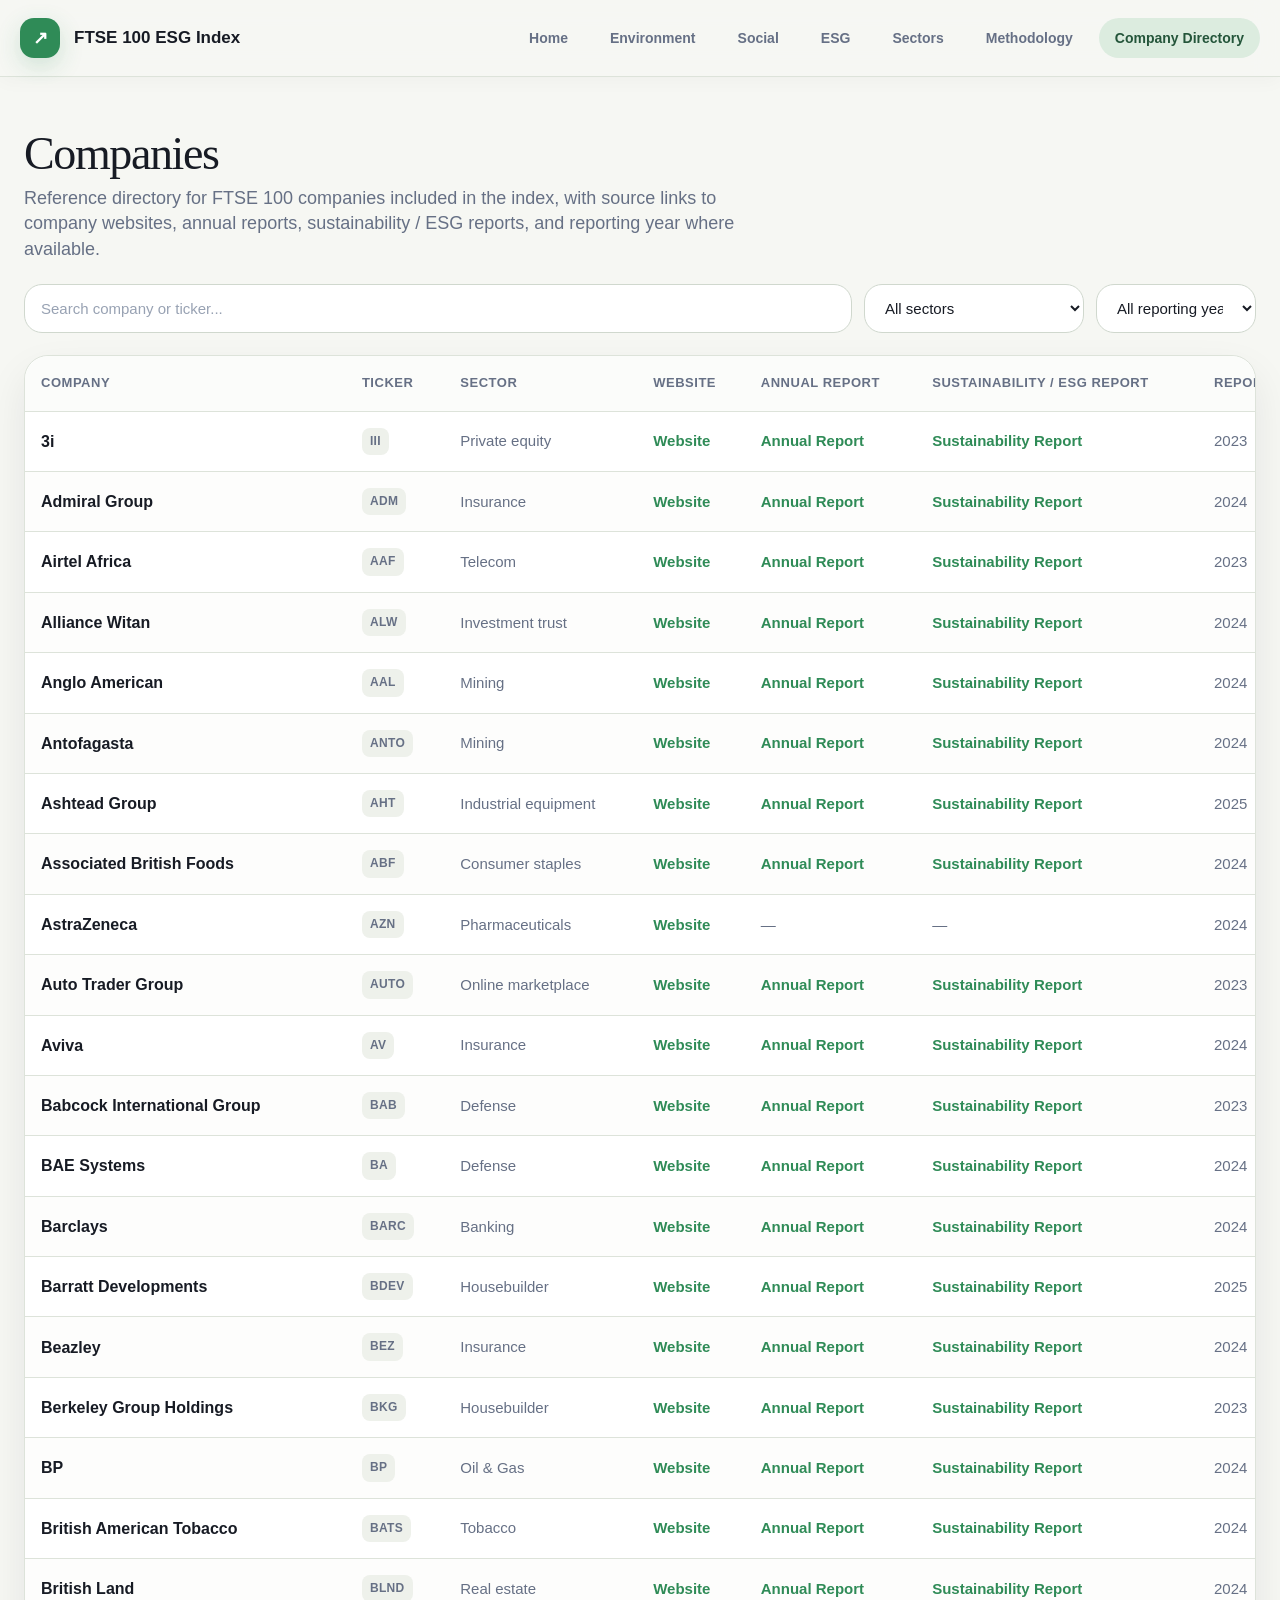
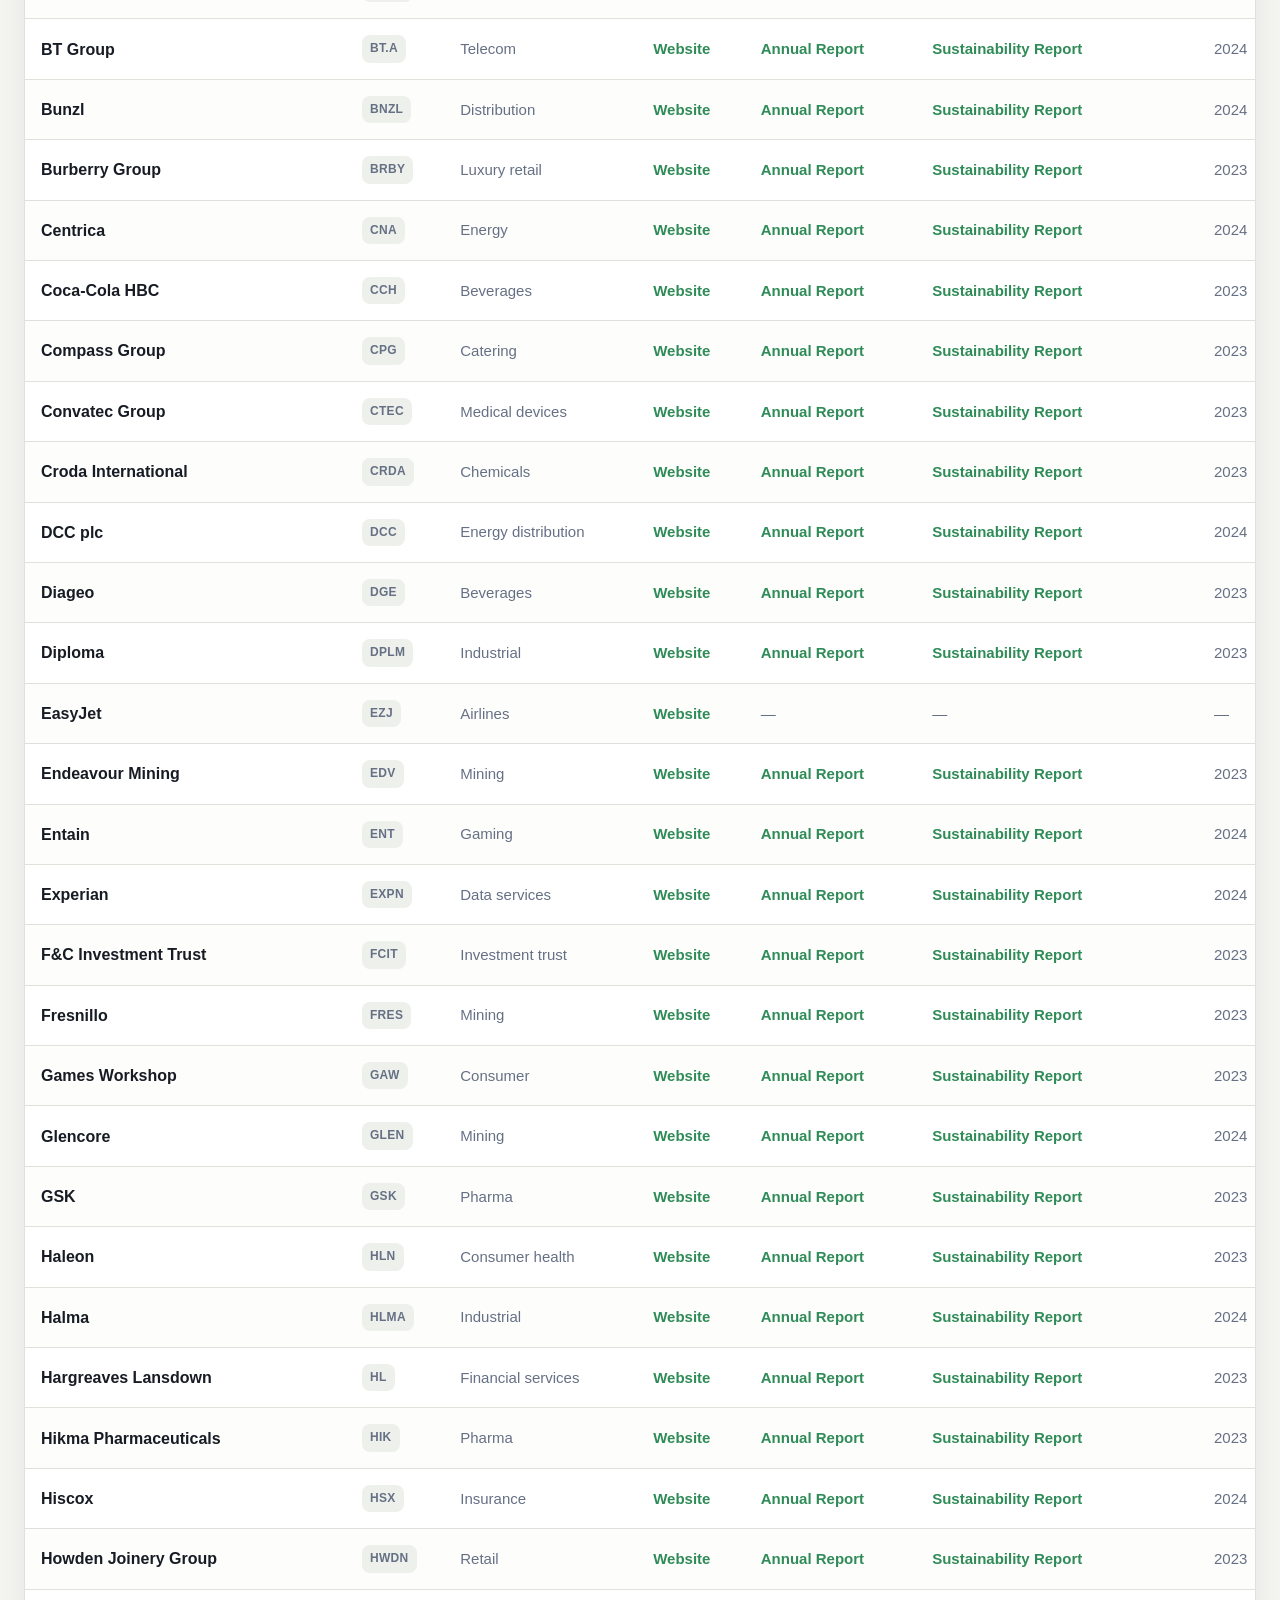
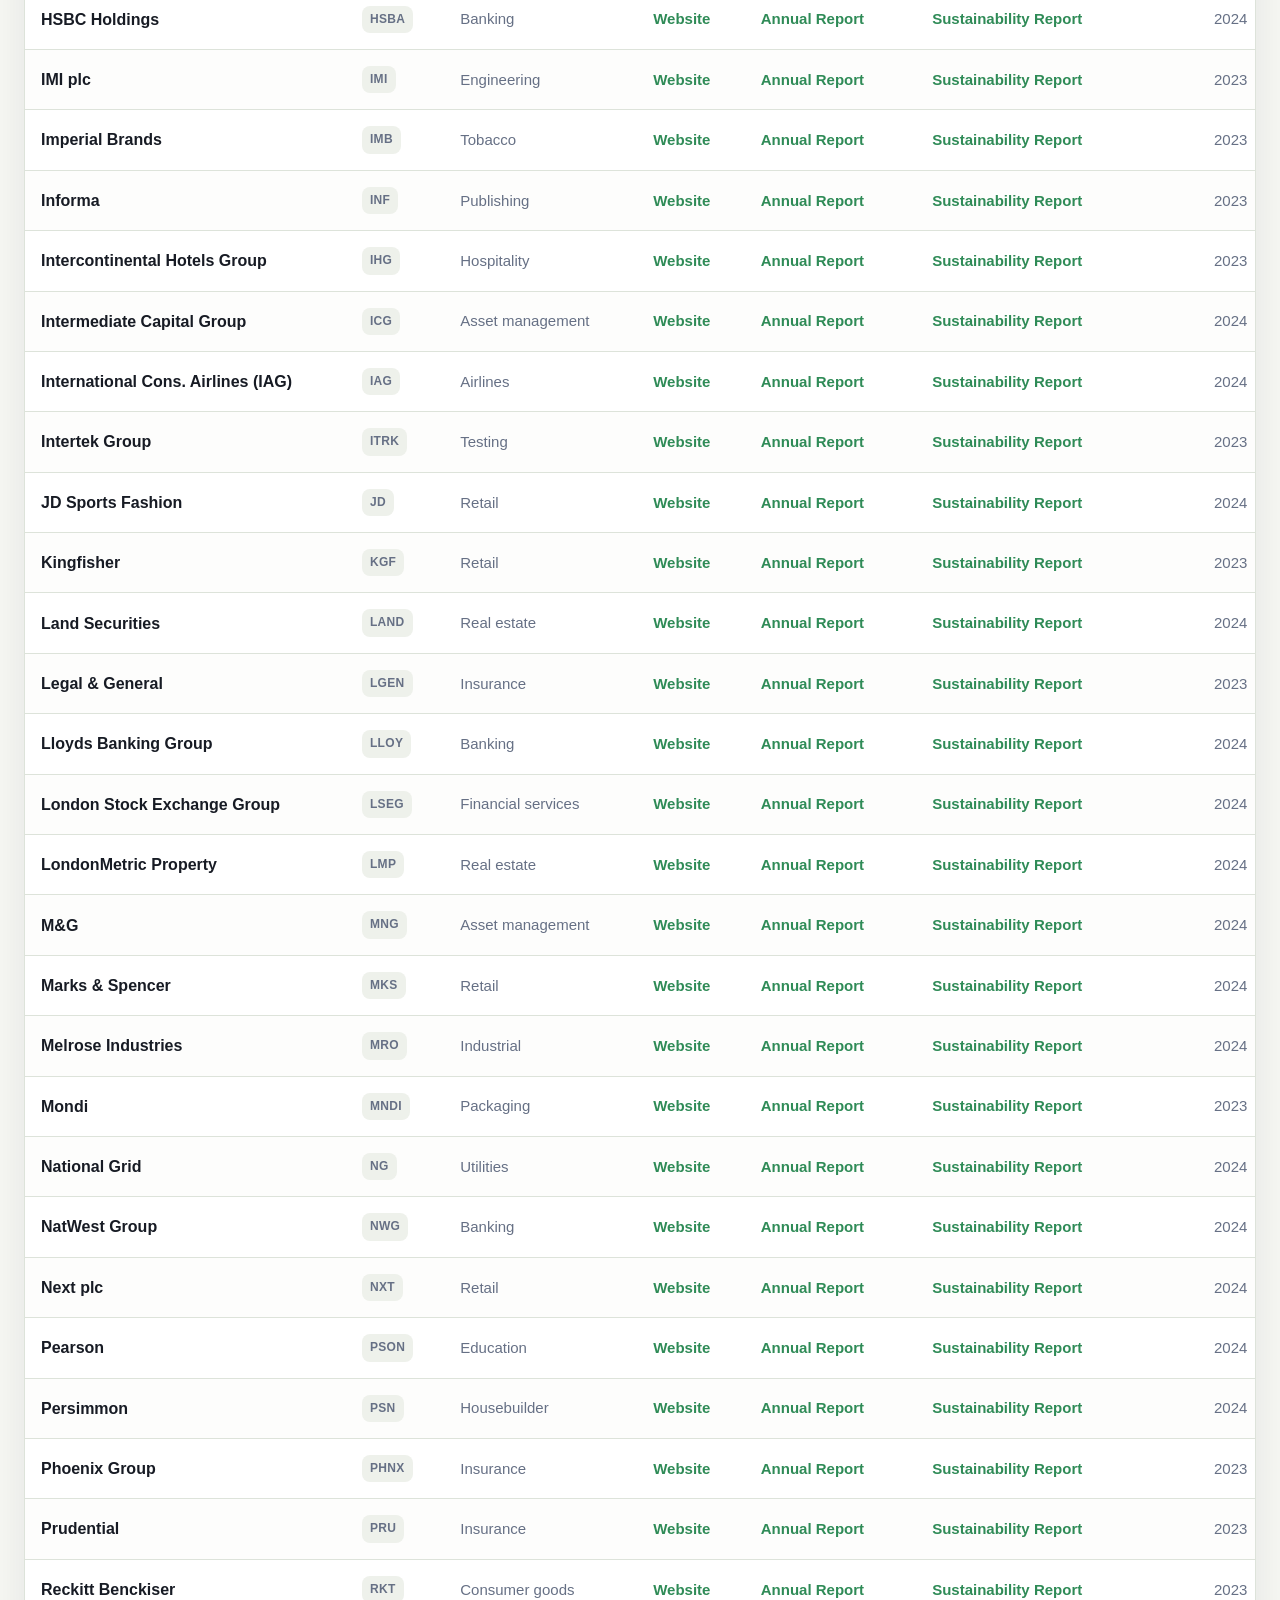
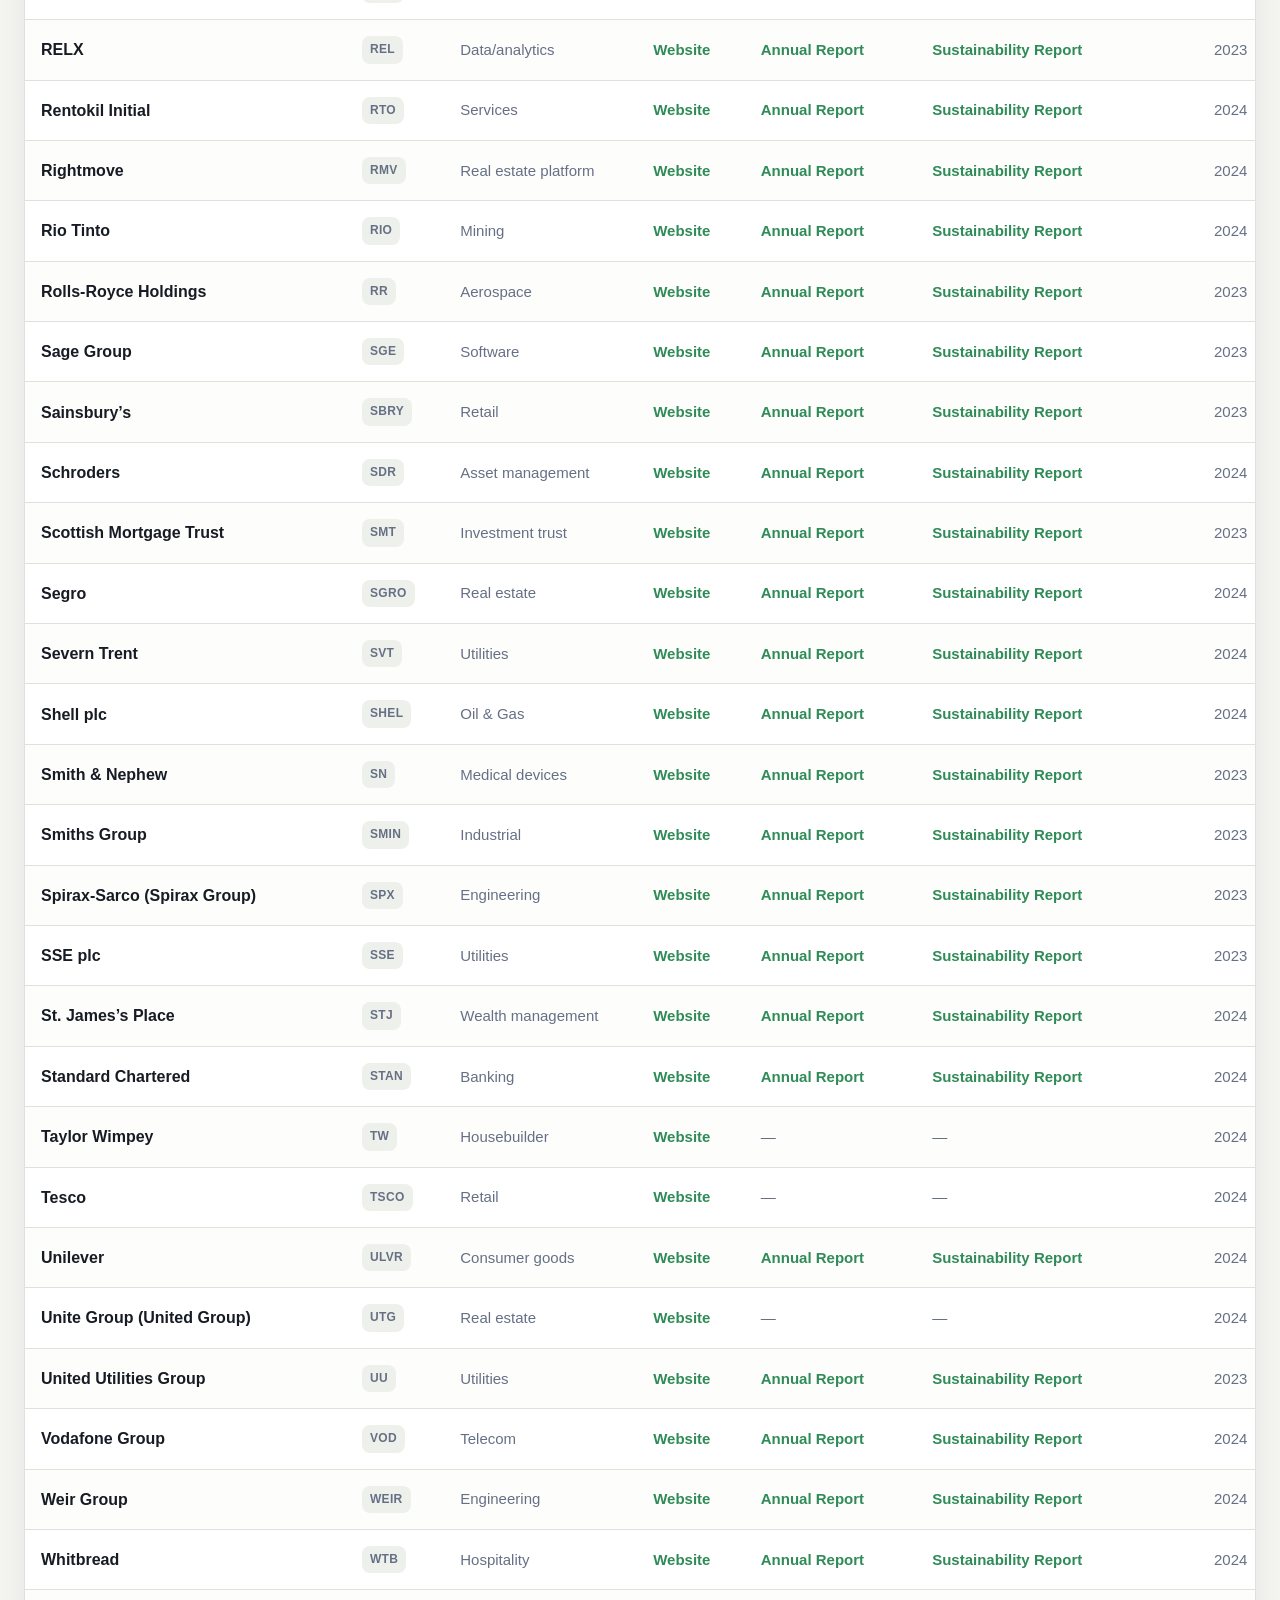
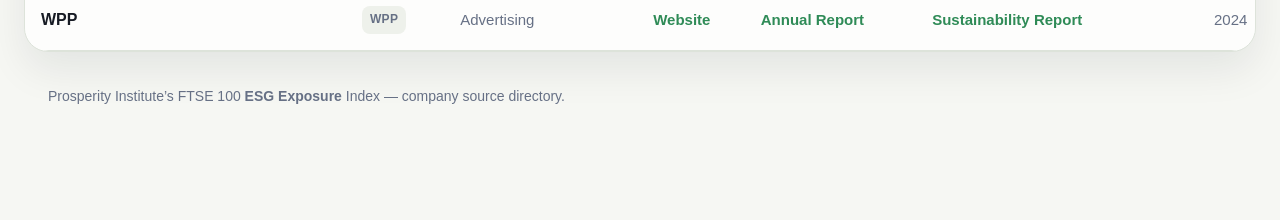
==== commit e83b6c9c: "Update companies.html" ====
--- a/companies.html
+++ b/companies.html
@@ -17,10 +17,10 @@
       </a>
       <nav class="nav-links">
         <a href="index.html">Home</a>
-        <a href="sectors.html">Sectors</a>
         <a href="rankings.html">Environment</a>
         <a href="social.html">Social</a>
         <a href="esg.html">ESG</a>
+        <a href="sectors.html">Sectors</a>
         <a href="methodology.html">Methodology</a>
         <a href="companies.html" class="active">Company Directory</a>
       </nav>
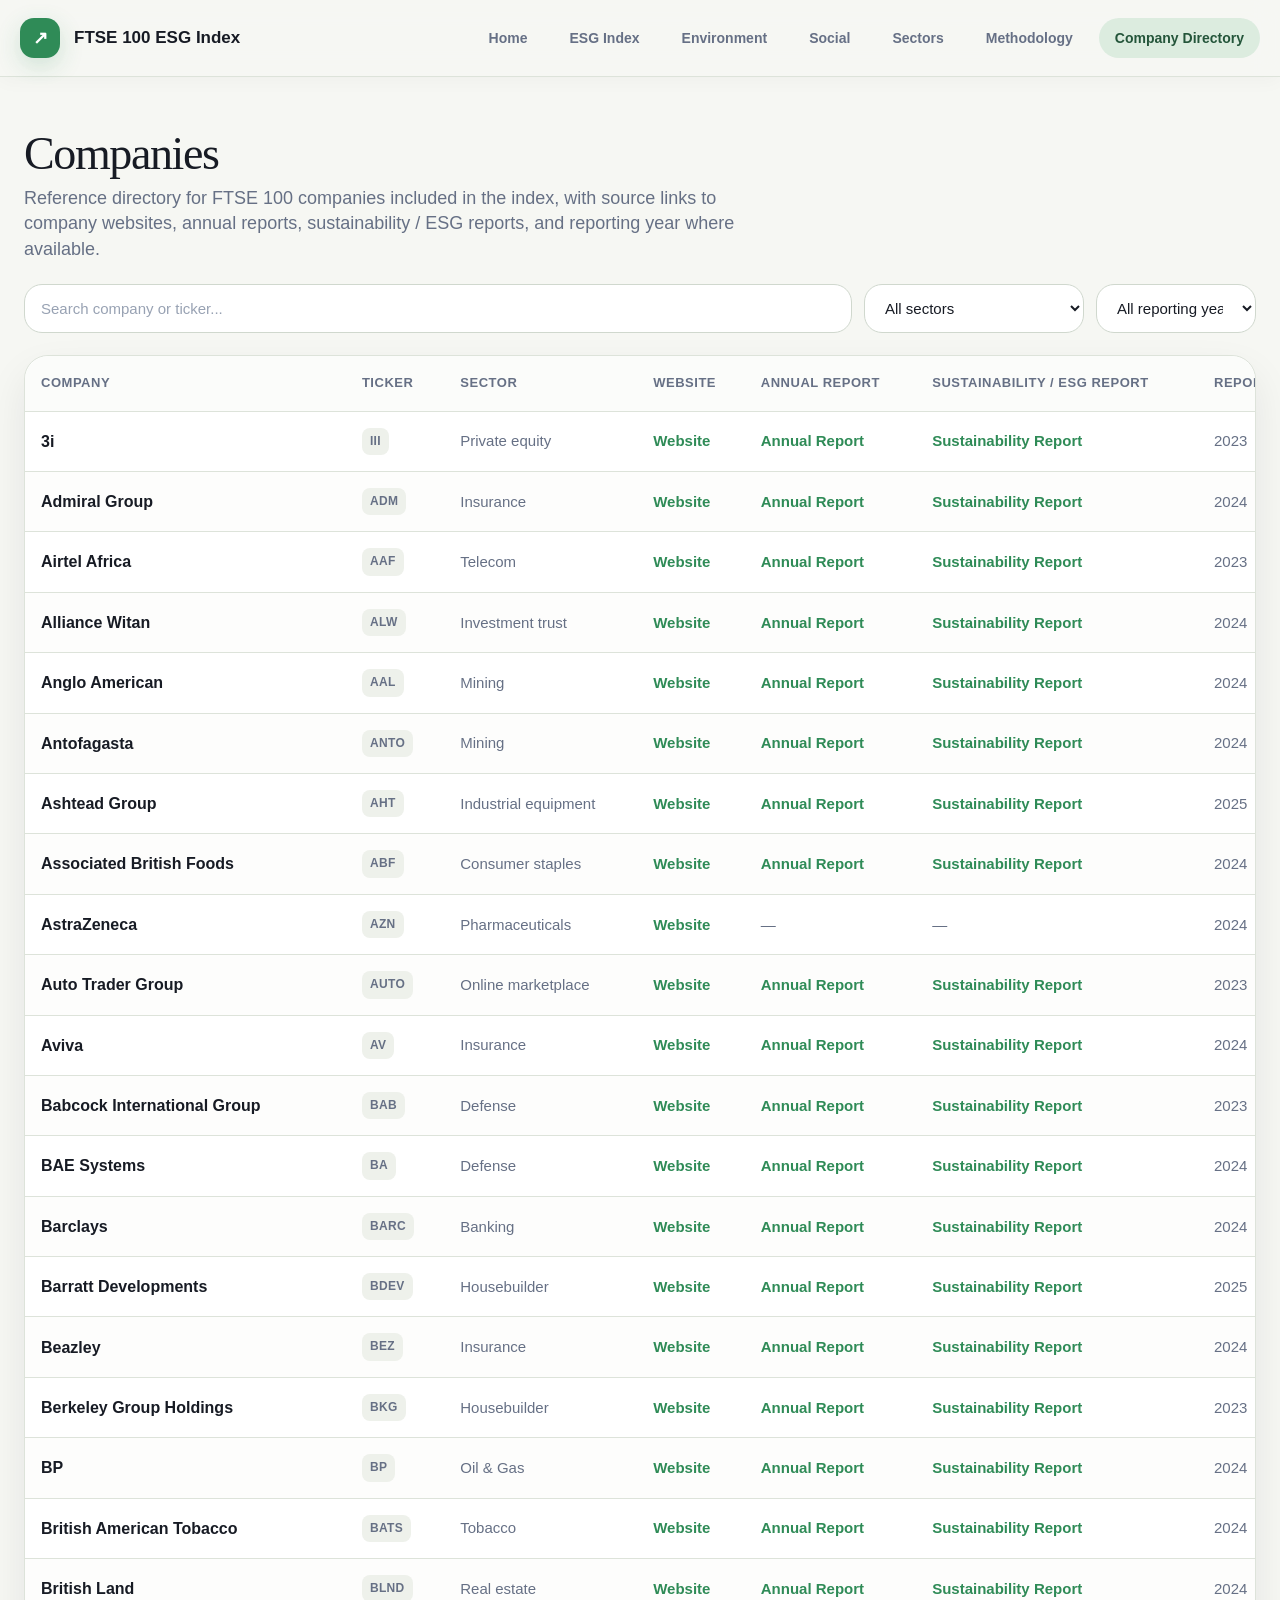
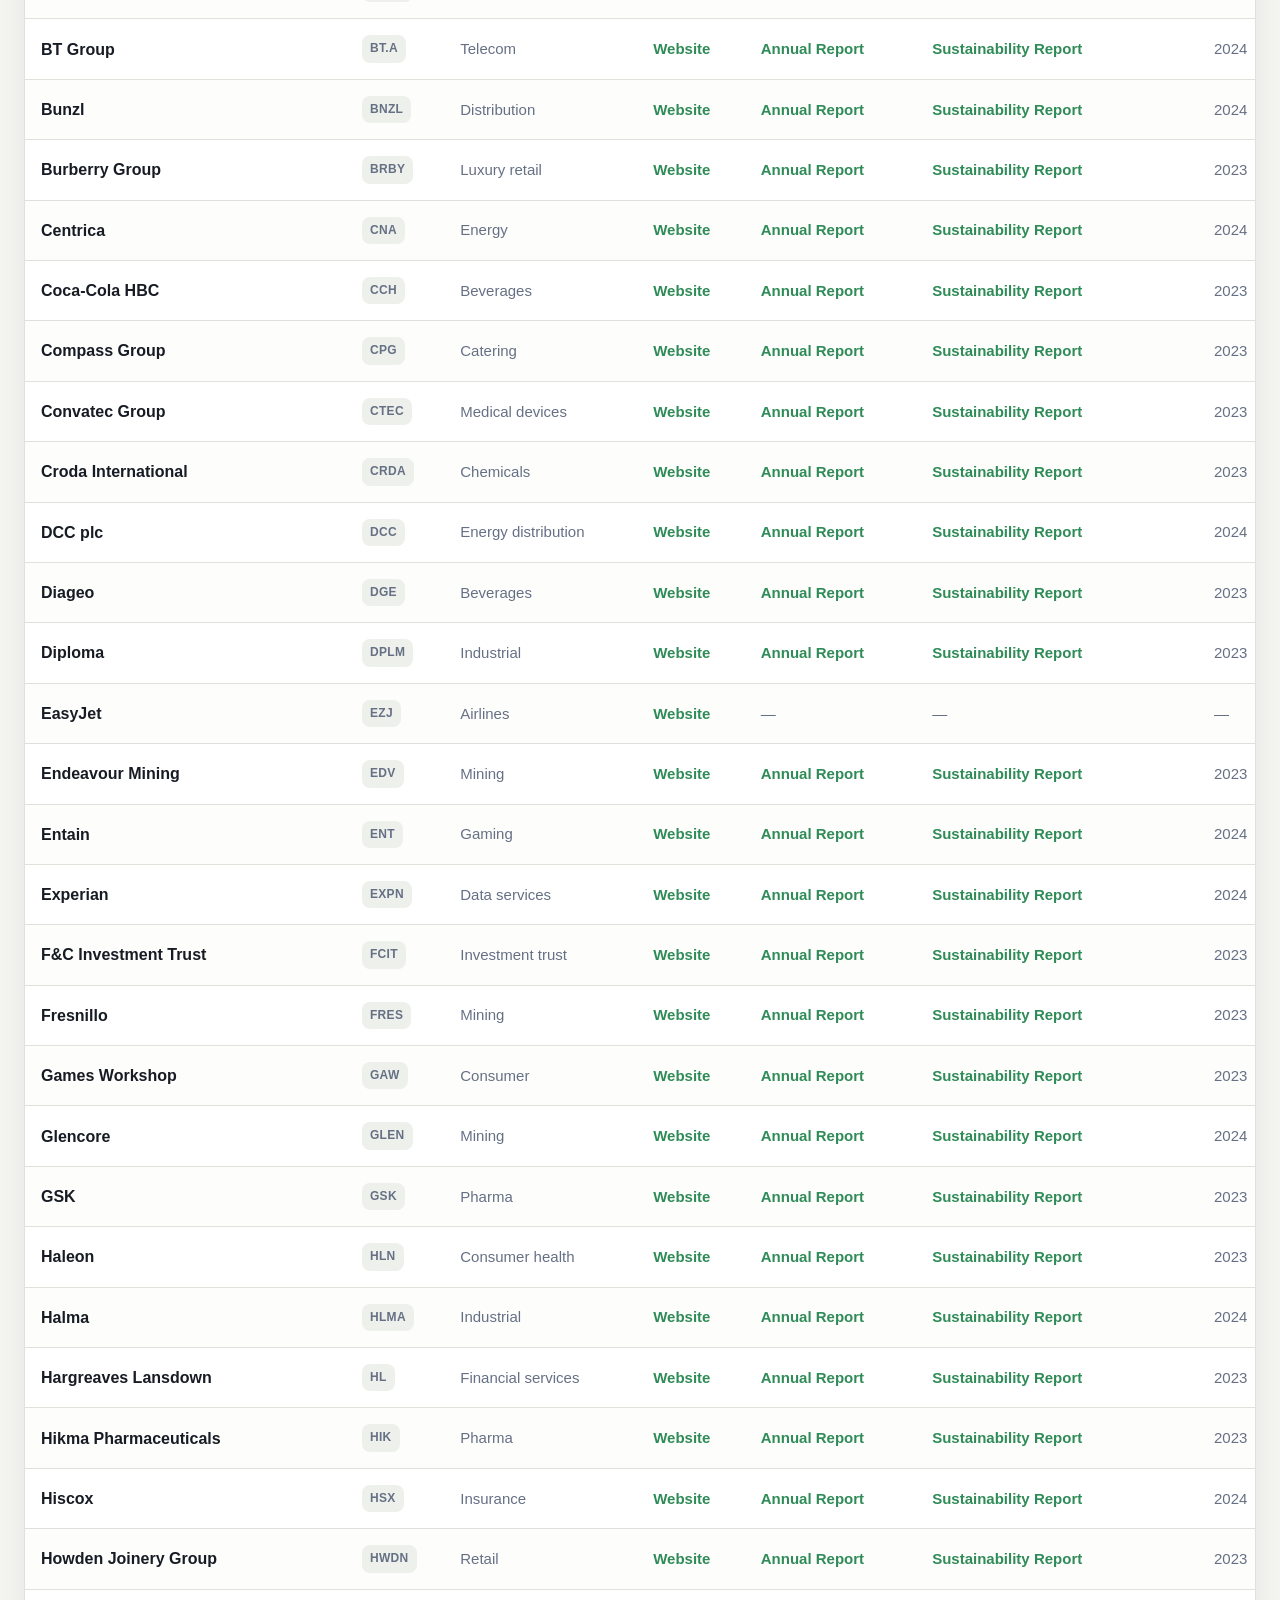
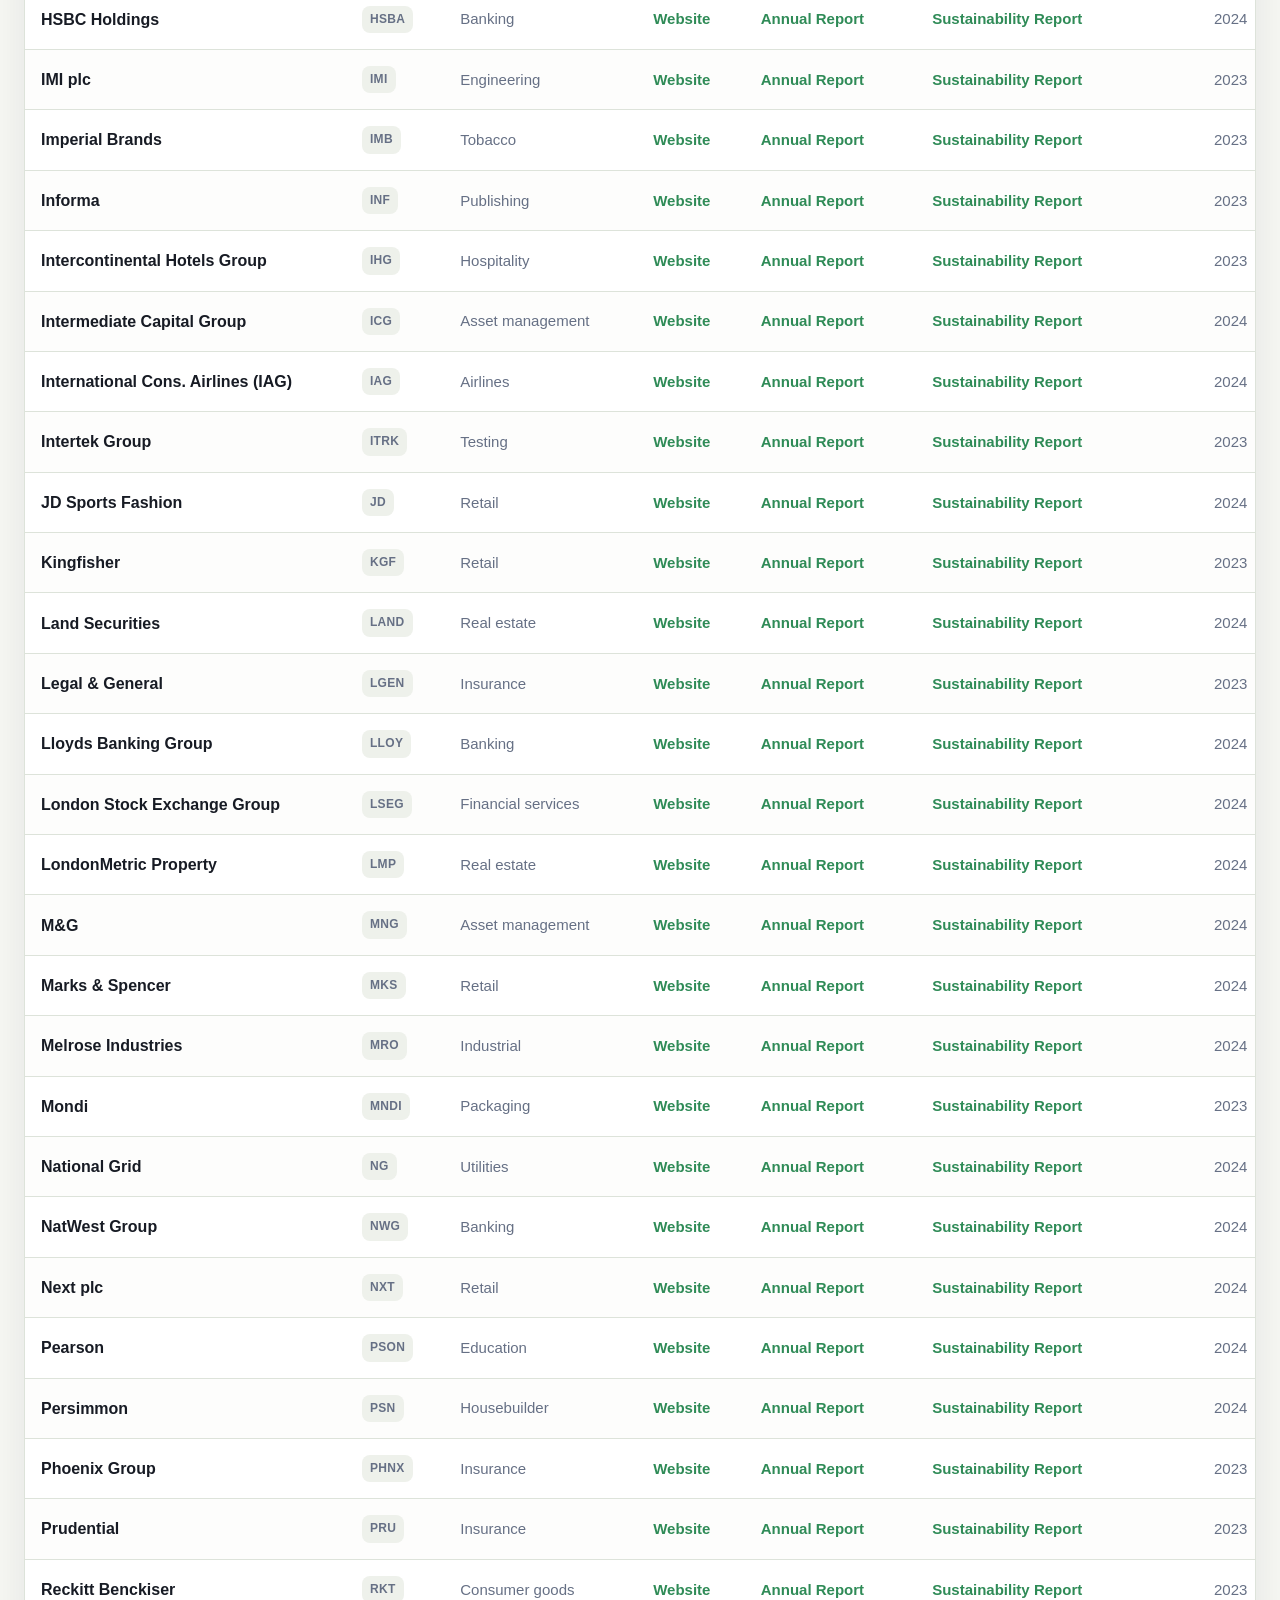
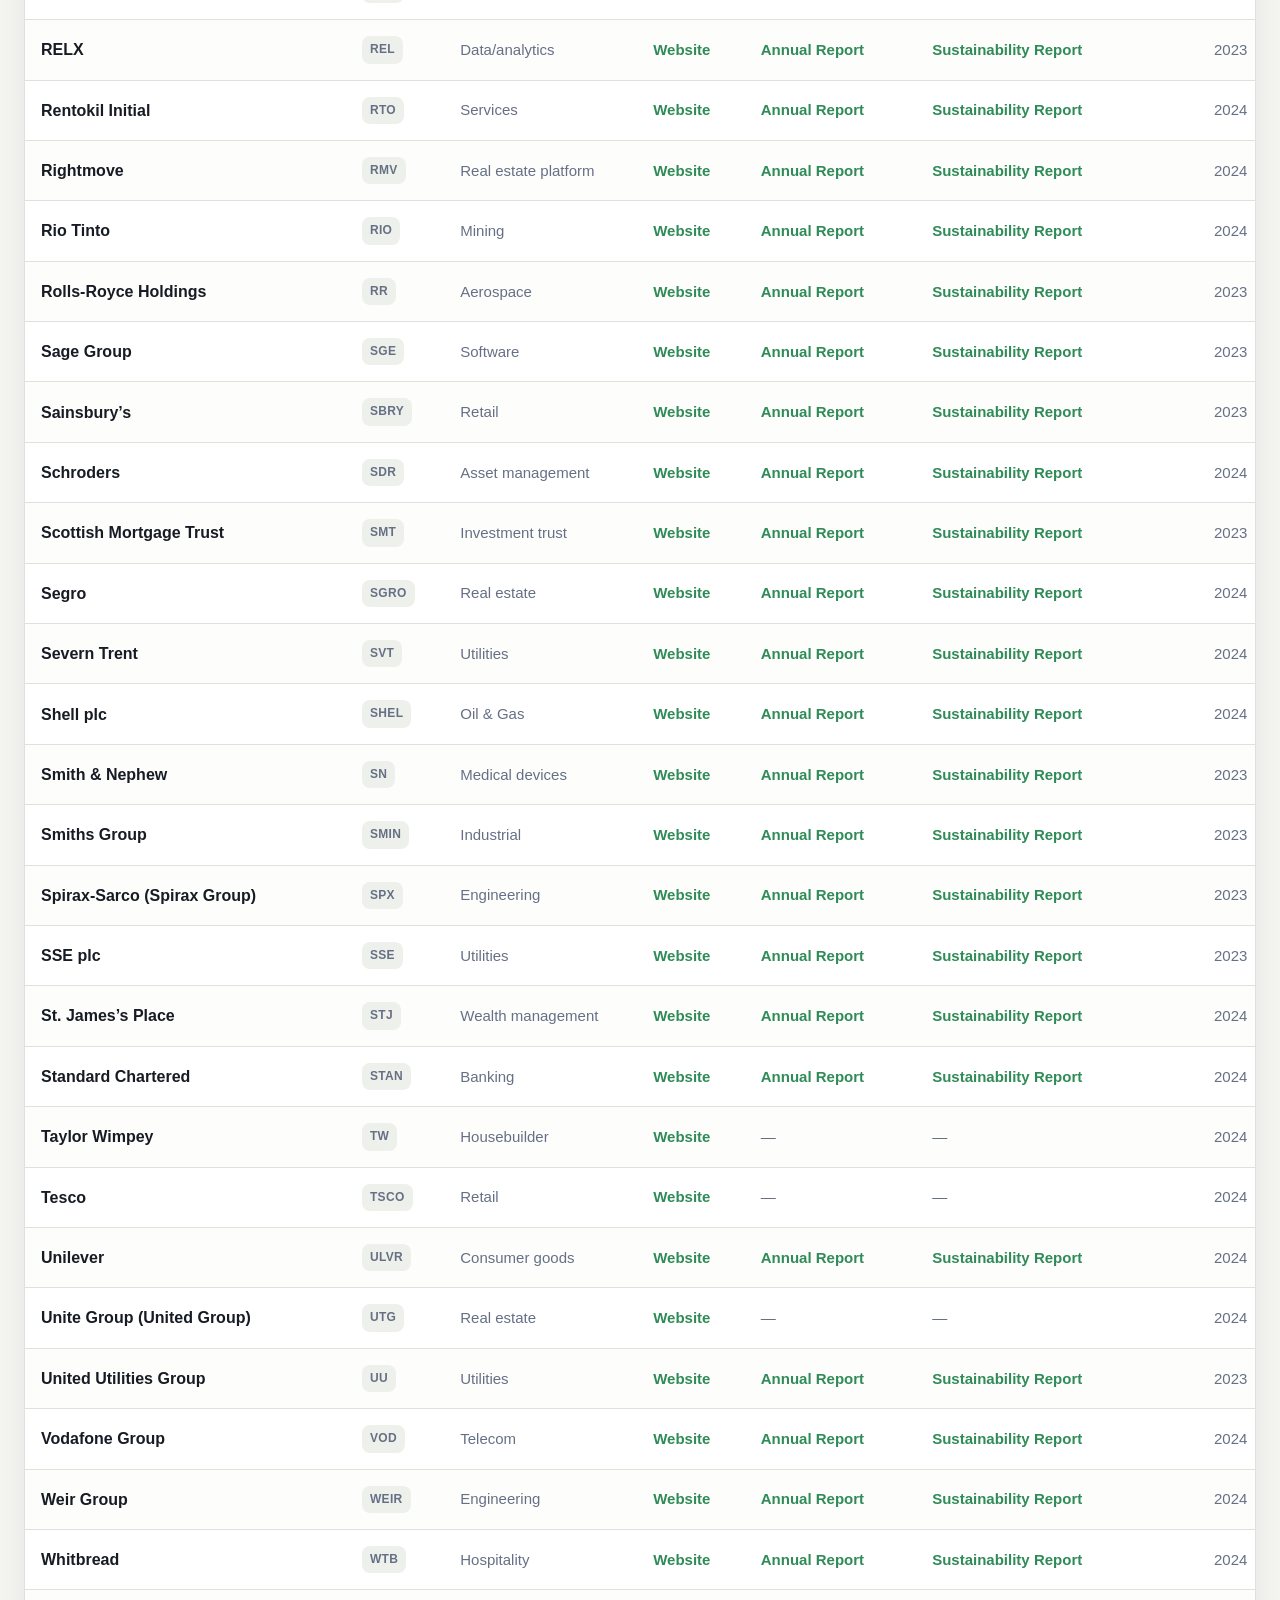
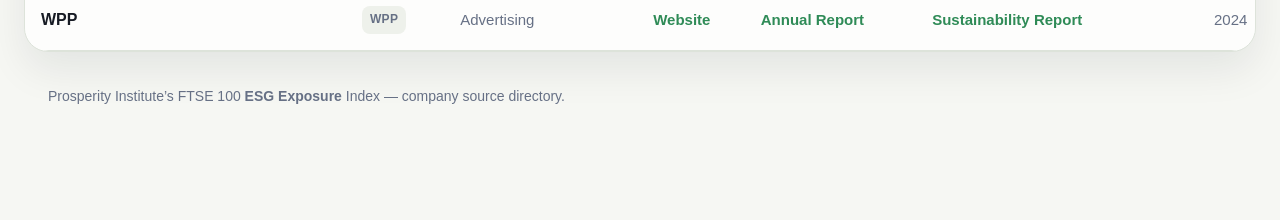
==== commit 8bd29cb4: "Update companies.html" ====
--- a/companies.html
+++ b/companies.html
@@ -17,9 +17,9 @@
       </a>
       <nav class="nav-links">
         <a href="index.html">Home</a>
+        <a href="esg.html">ESG Index</a>
         <a href="rankings.html">Environment</a>
         <a href="social.html">Social</a>
-        <a href="esg.html">ESG</a>
         <a href="sectors.html">Sectors</a>
         <a href="methodology.html">Methodology</a>
         <a href="companies.html" class="active">Company Directory</a>
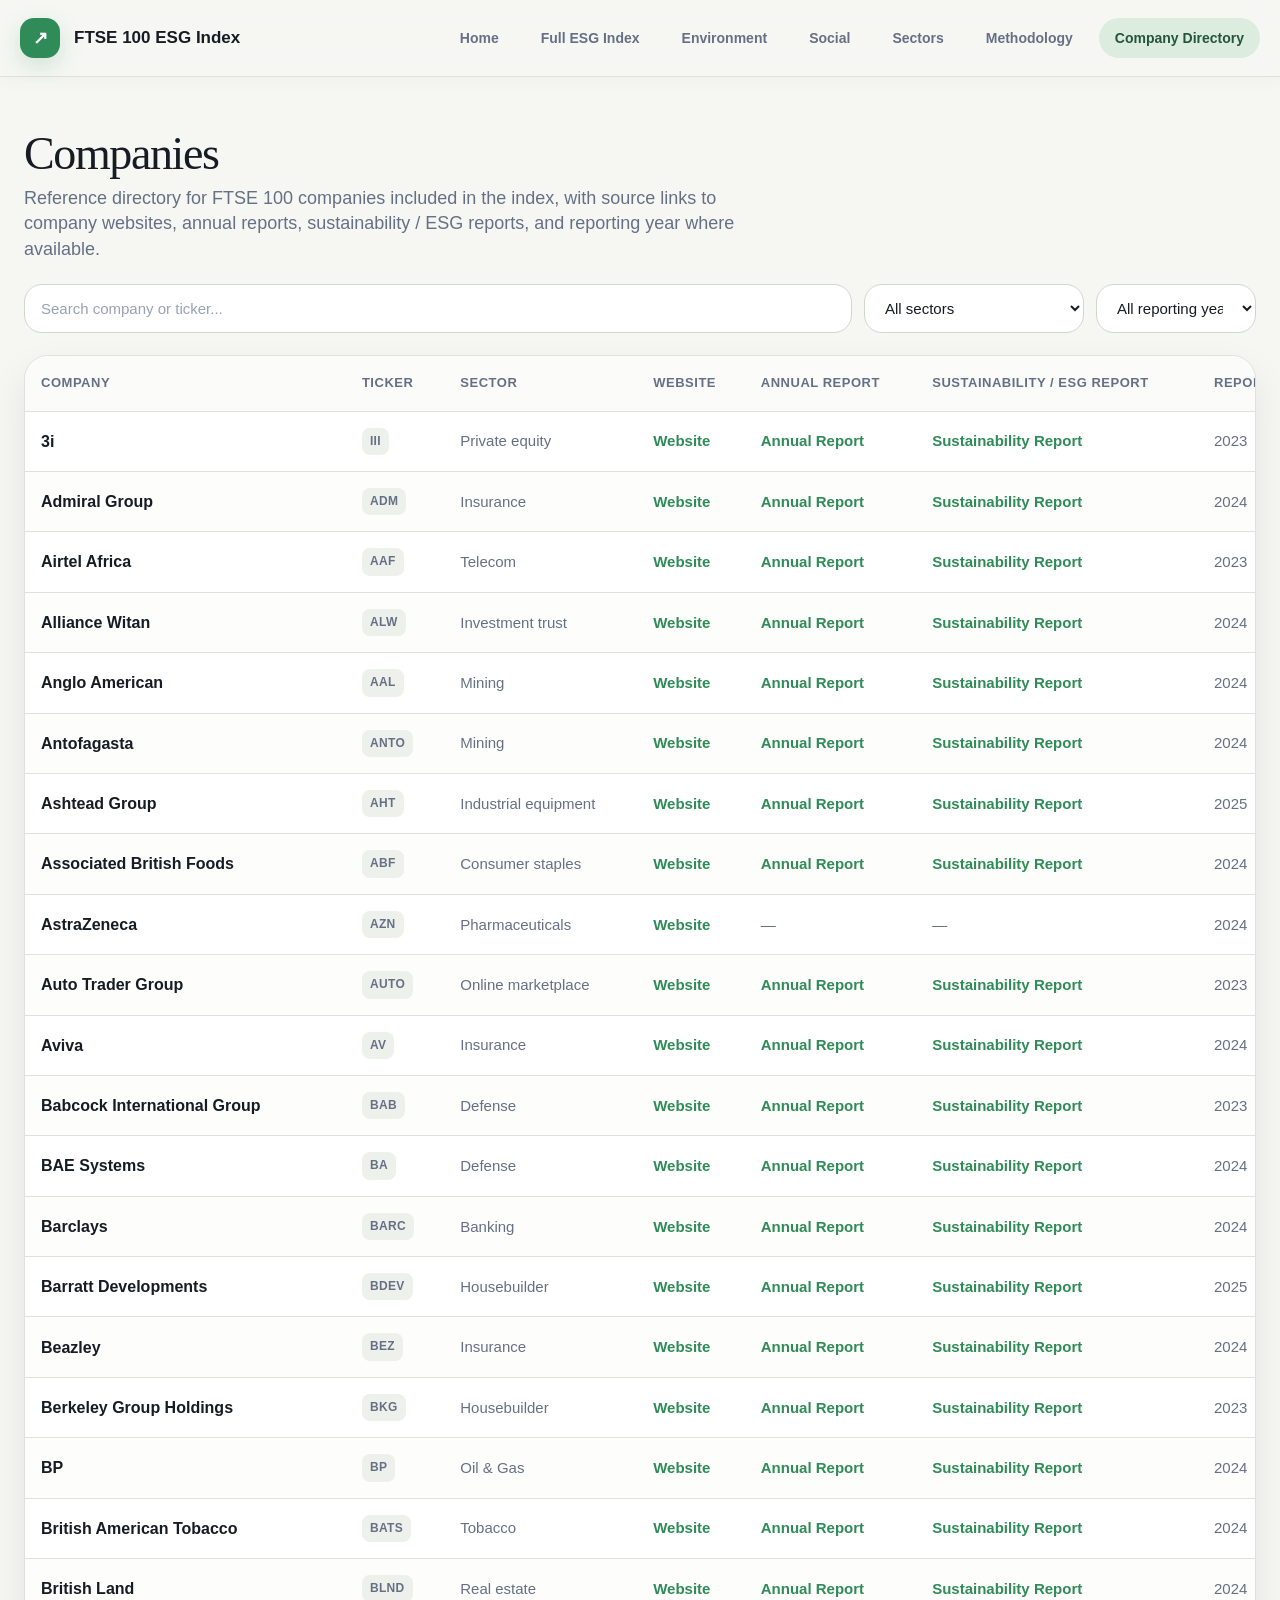
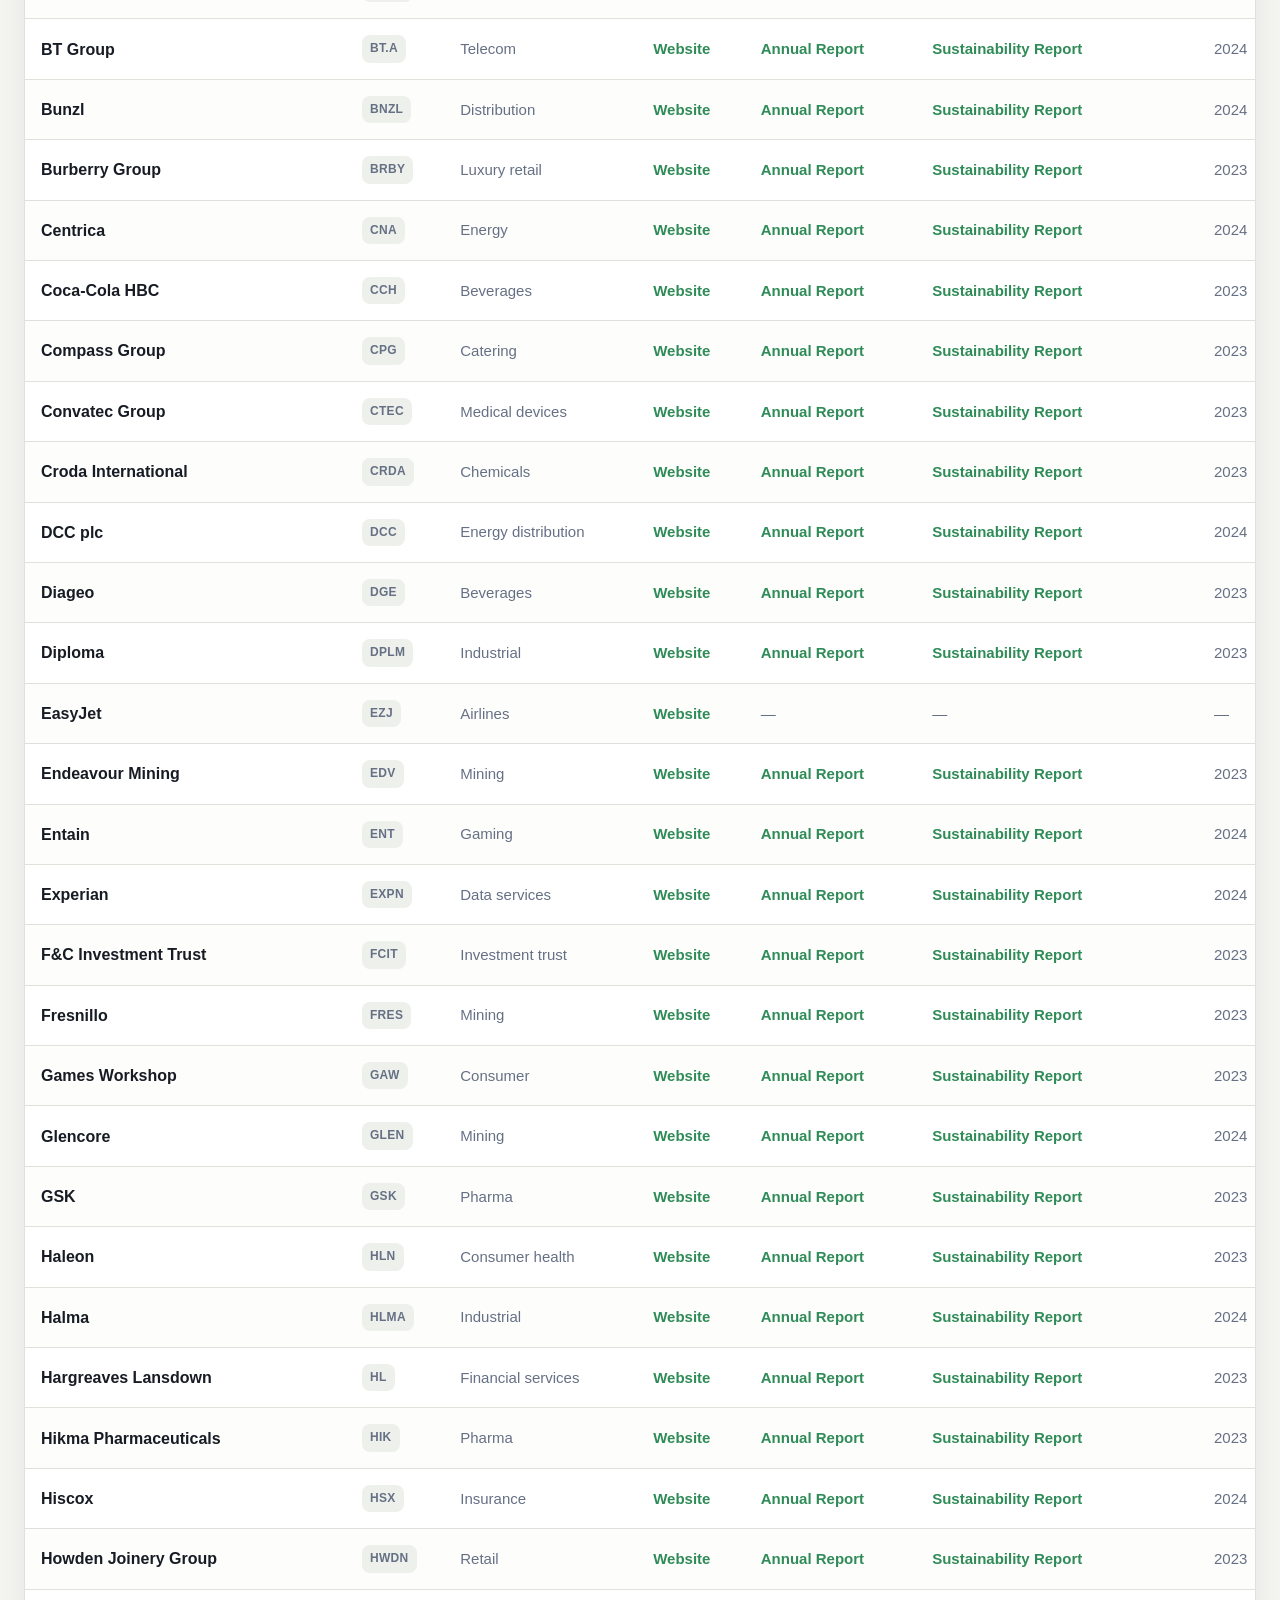
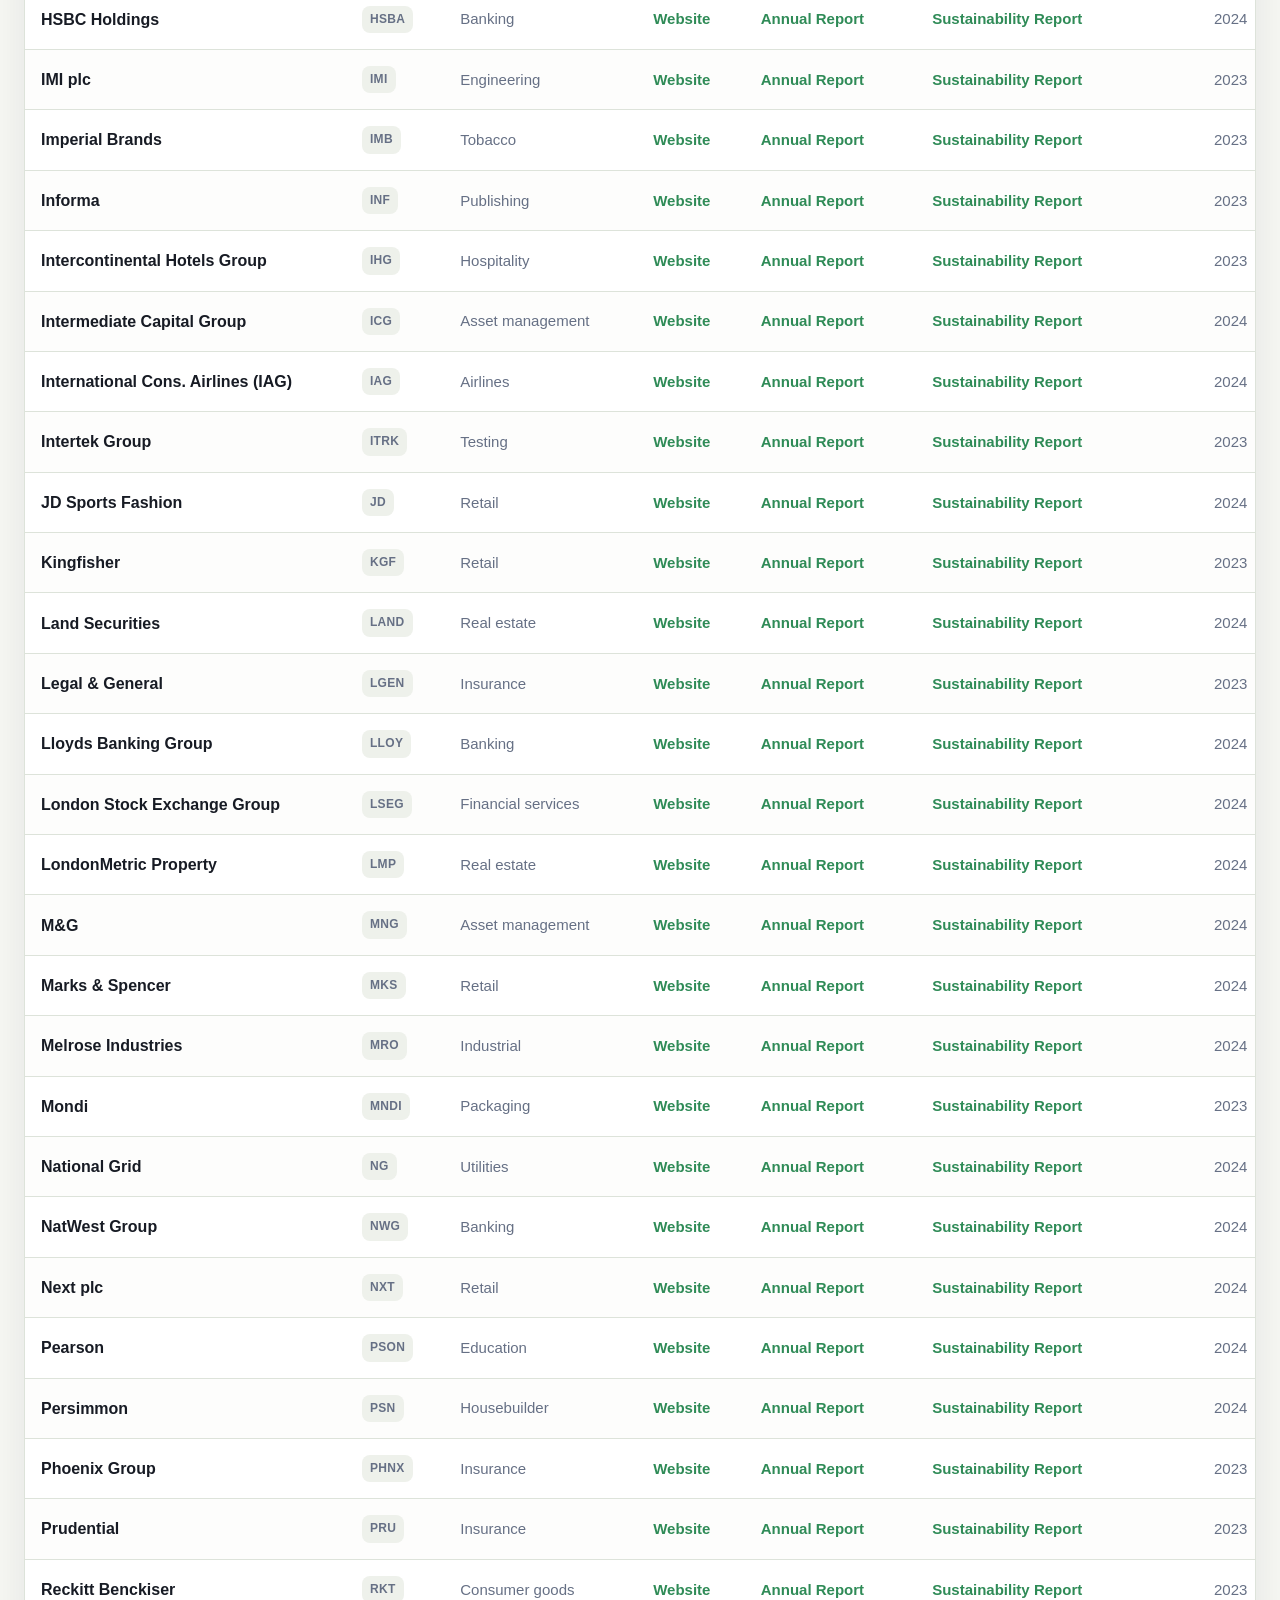
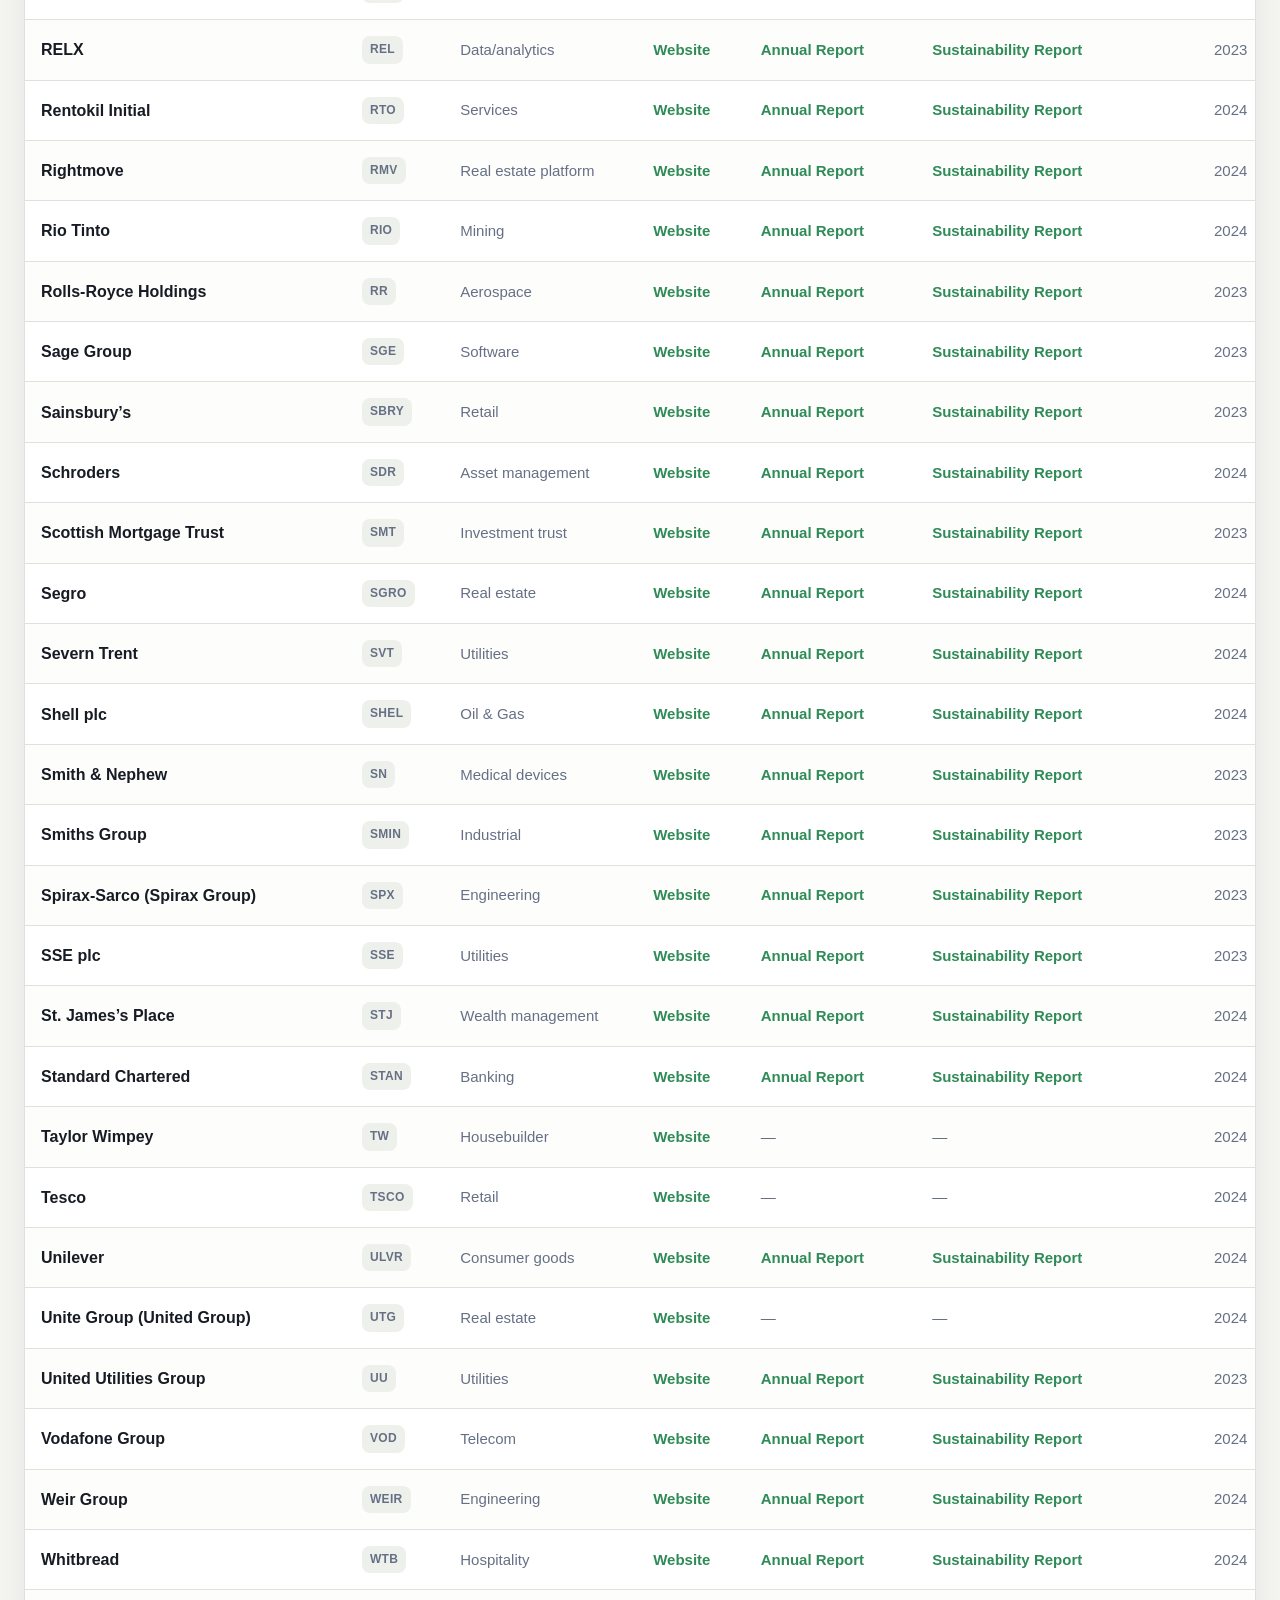
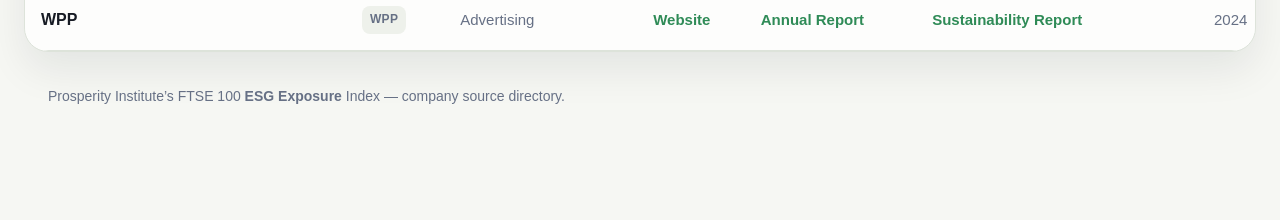
==== commit 1ce639d3: "Update companies.html" ====
--- a/companies.html
+++ b/companies.html
@@ -17,7 +17,7 @@
       </a>
       <nav class="nav-links">
         <a href="index.html">Home</a>
-        <a href="esg.html">ESG Index</a>
+        <a href="esg.html">Full ESG Index</a>
         <a href="rankings.html">Environment</a>
         <a href="social.html">Social</a>
         <a href="sectors.html">Sectors</a>
--- a/styles.css
+++ b/styles.css
@@ -159,16 +159,44 @@
   color: #5336a1;
 }
 
-/* =========================
-   Hero
-========================= */
-
 .hero {
-  background:
-    radial-gradient(circle at right top, rgba(47, 139, 87, 0.18), transparent 28%),
-    linear-gradient(90deg, var(--navy) 0%, #111a2d 48%, #0f1727 100%);
+  position: relative;
+  overflow: hidden;
   color: white;
   border-bottom: 1px solid rgba(255, 255, 255, 0.05);
+  background: linear-gradient(90deg, var(--navy) 0%, #111a2d 48%, #0f1727 100%);
+}
+
+.hero::before {
+  content: "";
+  position: absolute;
+  inset: 0;
+  background:
+    linear-gradient(
+      90deg,
+      rgba(6, 12, 24, 0.96) 0%,
+      rgba(8, 15, 30, 0.90) 34%,
+      rgba(9, 18, 34, 0.72) 58%,
+      rgba(10, 18, 34, 0.48) 100%
+    ),
+    radial-gradient(circle at right top, rgba(47, 139, 87, 0.14), transparent 28%),
+    url("./Stock_Market_Changes.png") center center / cover no-repeat;
+  z-index: 0;
+}
+.hero::after {
+  content: "";
+  position: absolute;
+  inset: 0;
+  background:
+    radial-gradient(circle at 78% 35%, rgba(47, 139, 87, 0.12), transparent 24%),
+    radial-gradient(circle at 18% 18%, rgba(255, 255, 255, 0.04), transparent 16%);
+  pointer-events: none;
+  z-index: 0;
+}
+
+.hero-inner {
+  position: relative;
+  z-index: 1;
 }
 
 .hero-inner {
@@ -1408,3 +1436,68 @@
   margin-top: 8px !important;
   line-height: 1.2 !important;
 }
+/* =========================
+   SECTORS PAGE — STATS STRIP AS WIDGET
+========================= */
+
+.sector-stats-widget {
+  padding: 0;
+  overflow: hidden;
+}
+
+.sector-stats-grid {
+  grid-template-columns: repeat(4, minmax(0, 1fr));
+  background: transparent;
+}
+
+.sector-stats-widget .stat {
+  padding: 24px 16px 20px;
+  text-align: center;
+  background: var(--surface);
+}
+
+.sector-stats-widget .stat + .stat {
+  border-left: 1px solid var(--line);
+}
+
+#sectorStatsGrid .stat-value {
+  font-size: 32px !important;
+  line-height: 1.08 !important;
+  letter-spacing: -0.01em !important;
+  font-weight: 400 !important;
+  white-space: normal !important;
+  overflow-wrap: anywhere !important;
+  word-break: break-word !important;
+}
+
+#sectorStatsGrid .stat-label {
+  font-size: 12px !important;
+  margin-top: 8px !important;
+  line-height: 1.2 !important;
+}
+
+@media (max-width: 980px) {
+  .sector-stats-grid {
+    grid-template-columns: repeat(2, minmax(0, 1fr));
+  }
+
+  .sector-stats-widget .stat:nth-child(3),
+  .sector-stats-widget .stat:nth-child(4) {
+    border-top: 1px solid var(--line);
+  }
+
+  .sector-stats-widget .stat:nth-child(3) {
+    border-left: none;
+  }
+}
+
+@media (max-width: 640px) {
+  .sector-stats-grid {
+    grid-template-columns: 1fr;
+  }
+
+  .sector-stats-widget .stat + .stat {
+    border-left: none;
+    border-top: 1px solid var(--line);
+  }
+}
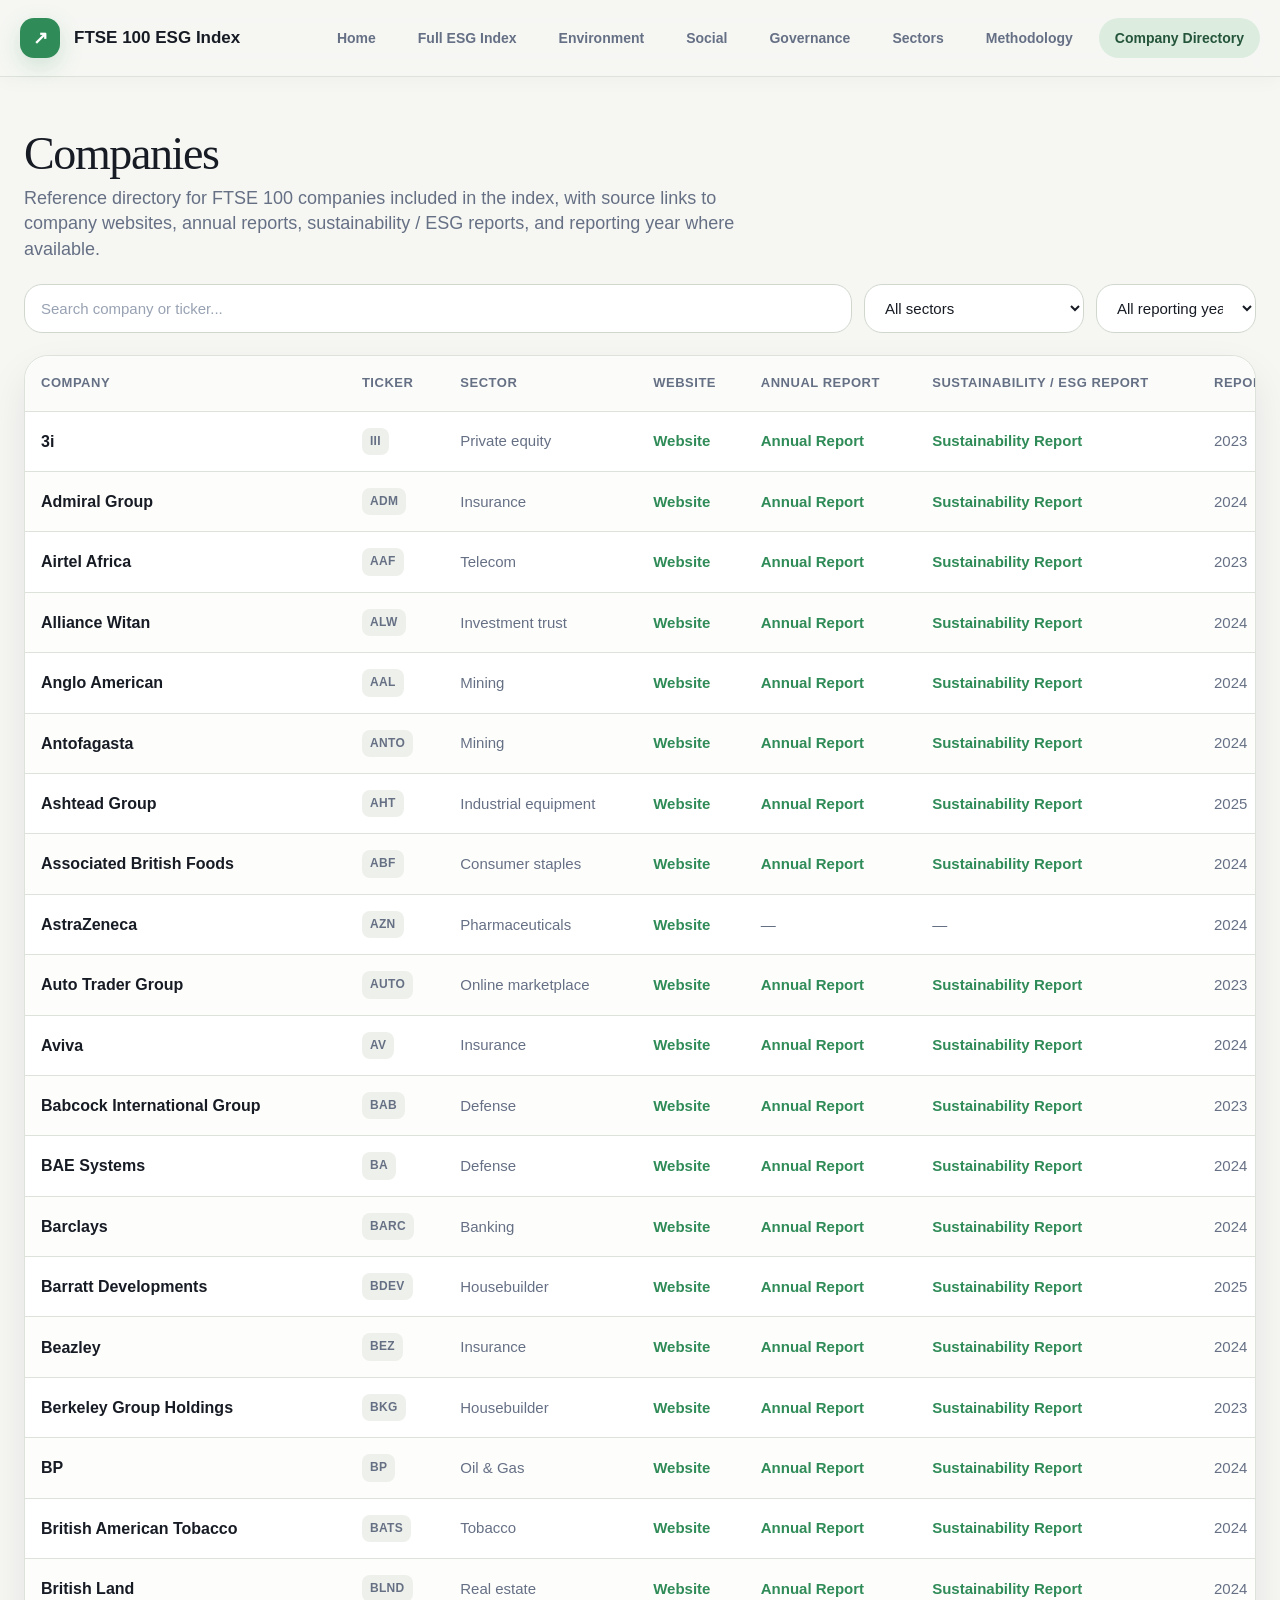
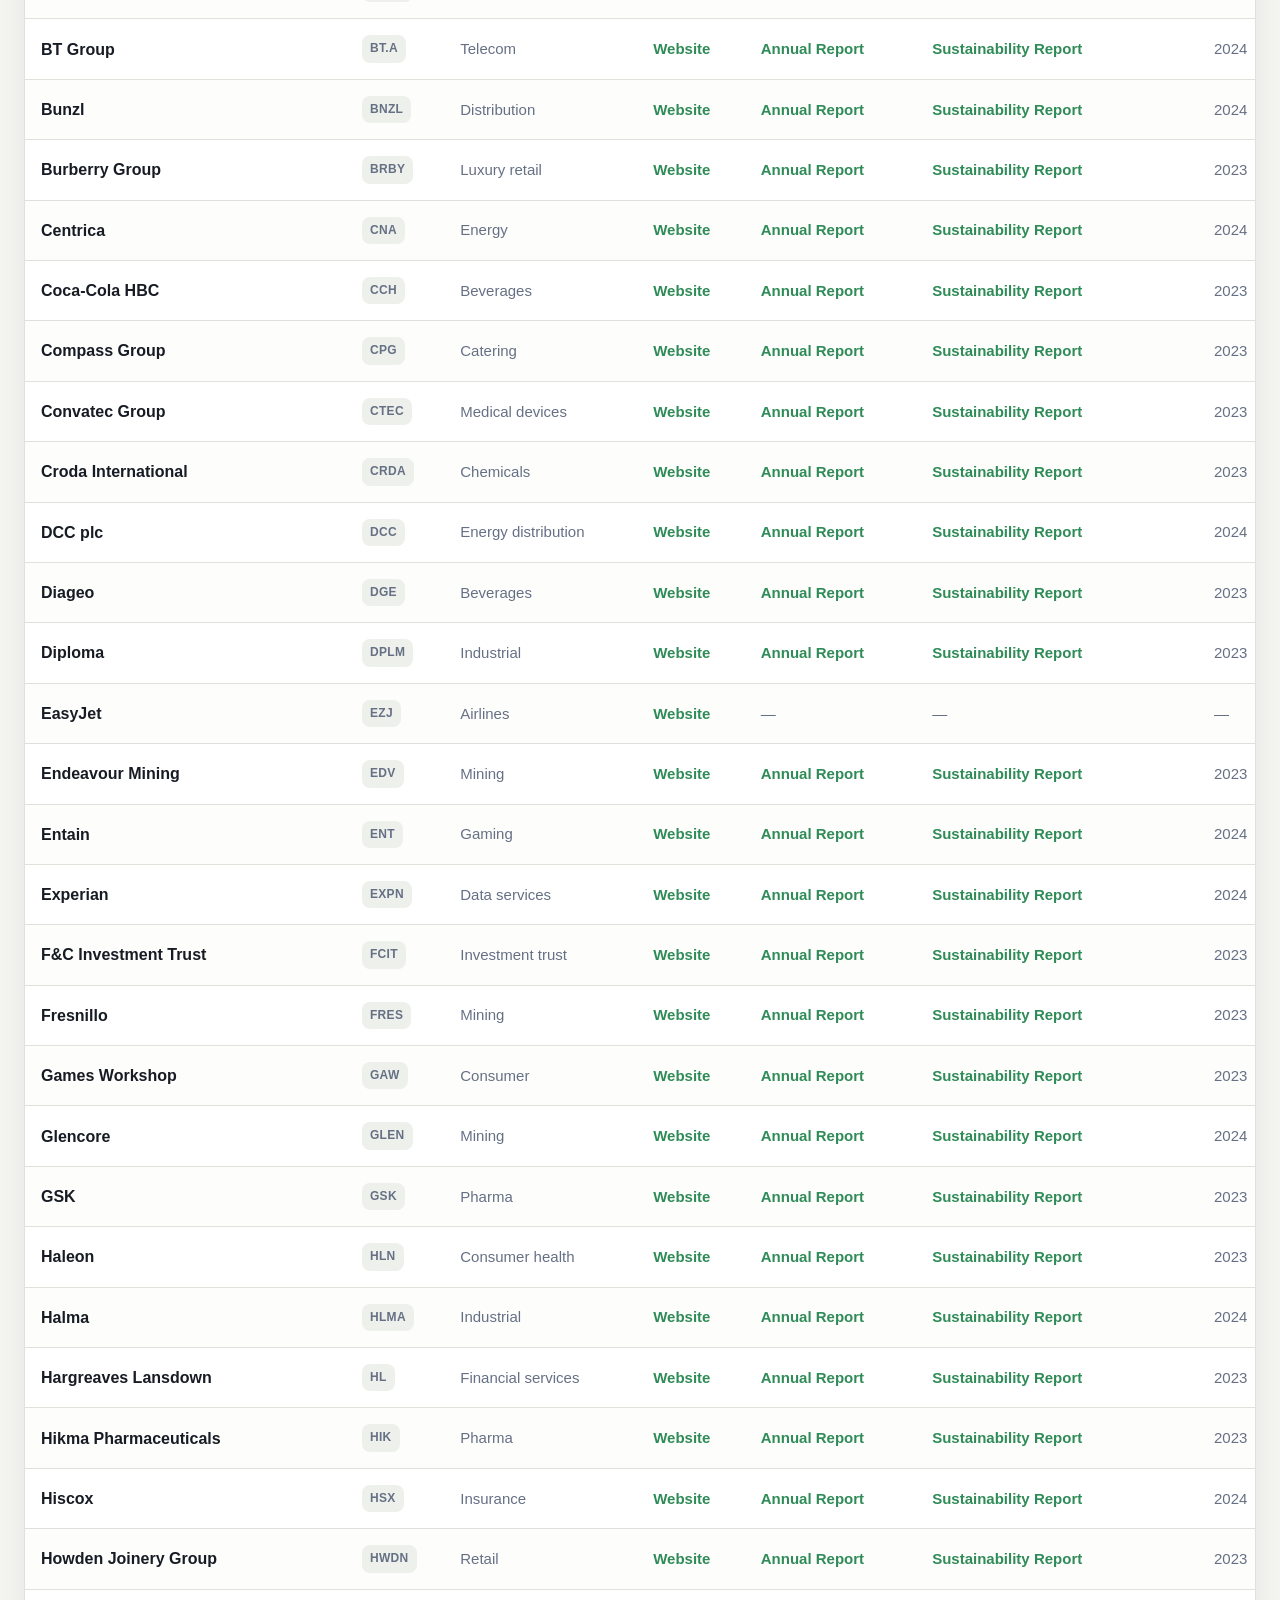
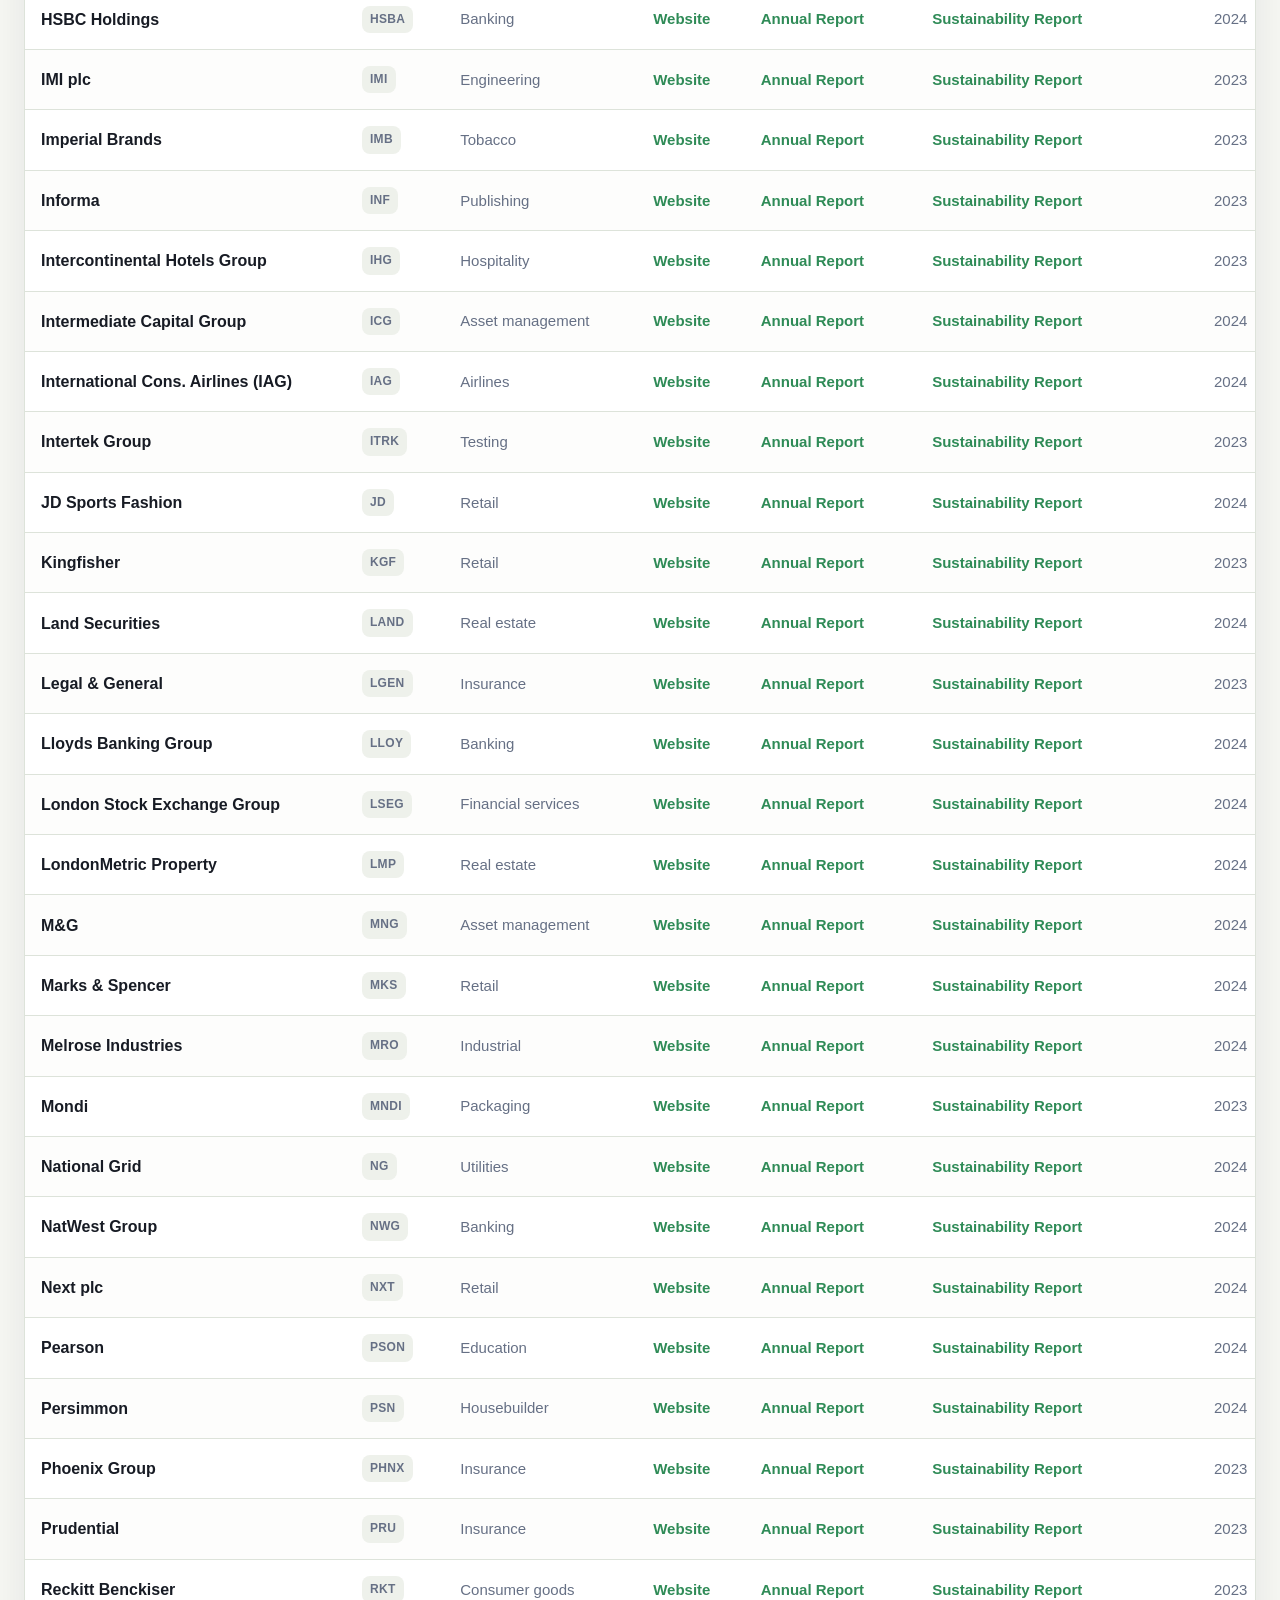
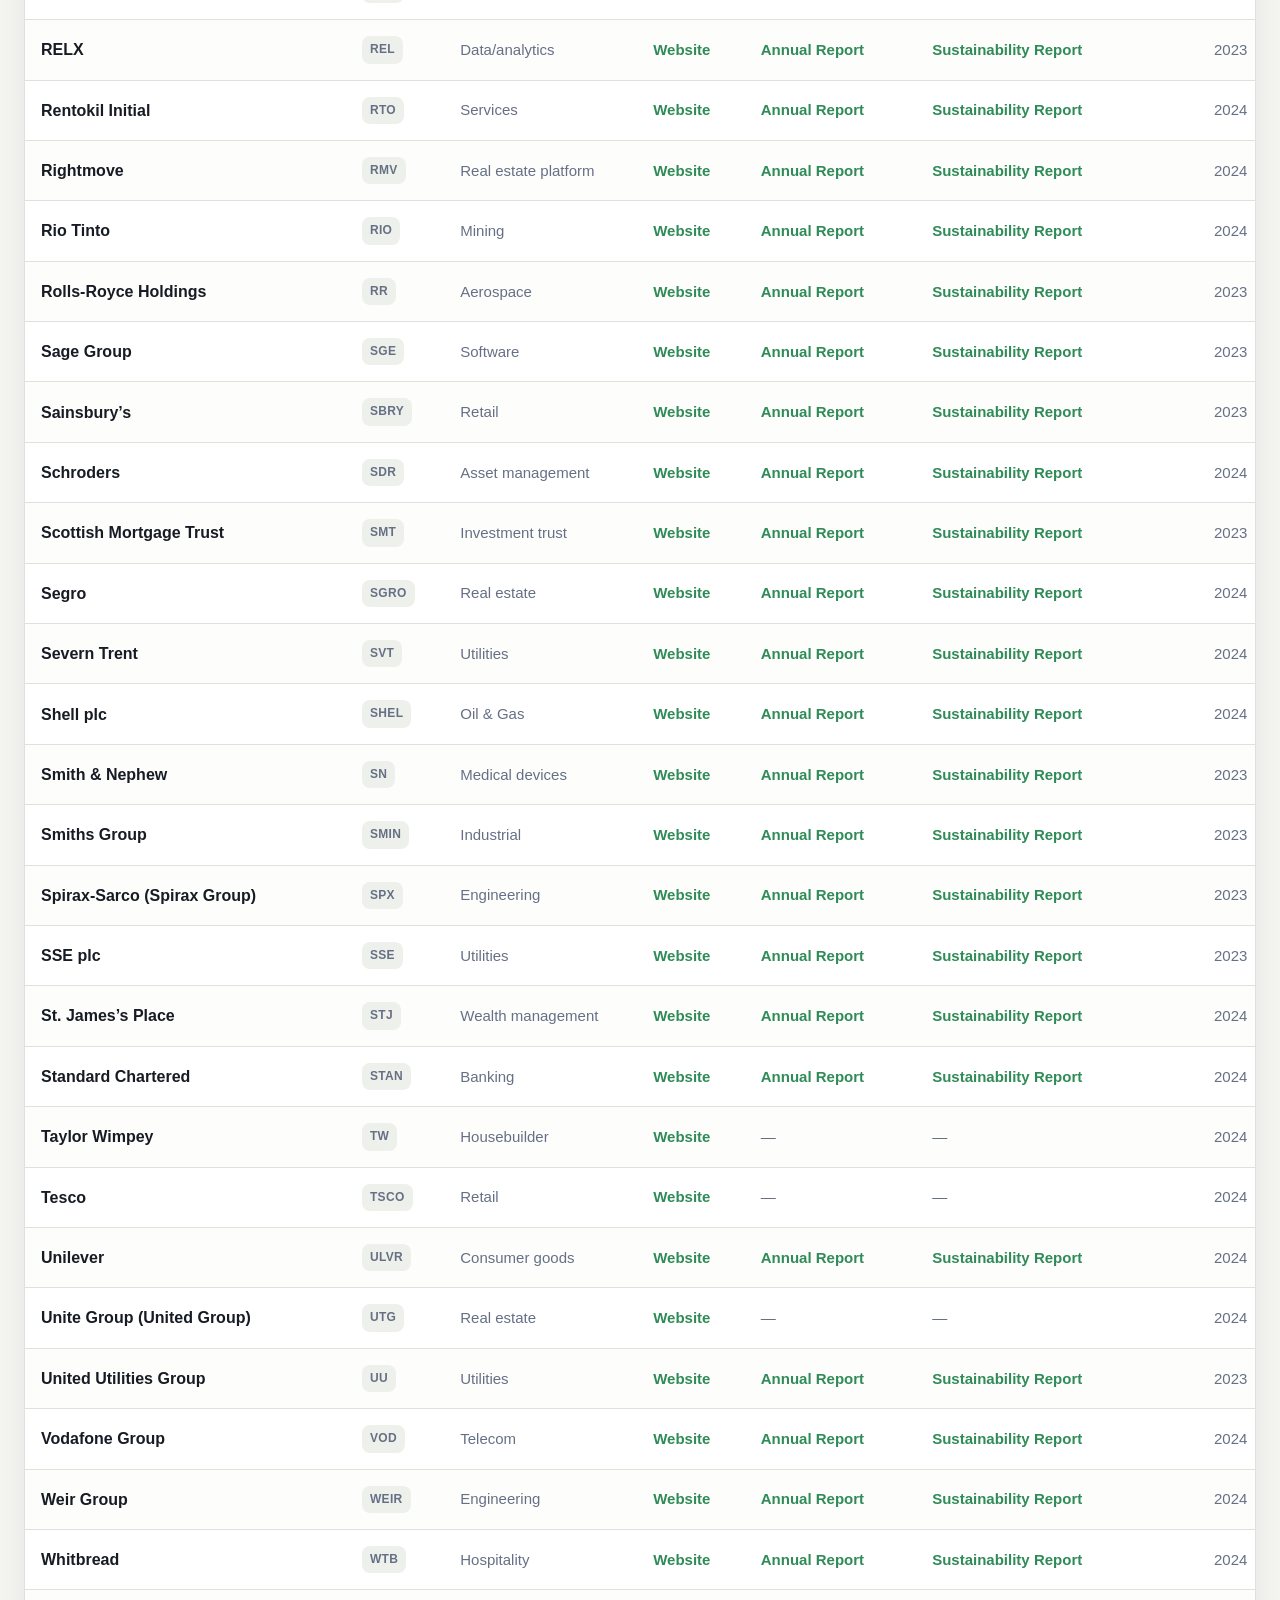
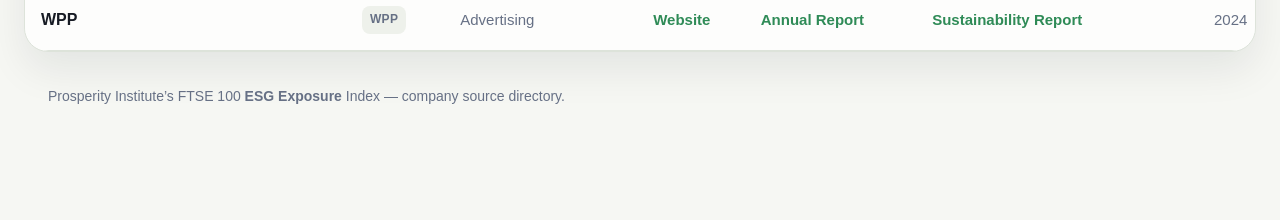
==== commit d9e67148: "Update companies.html" ====
--- a/companies.html
+++ b/companies.html
@@ -20,6 +20,7 @@
         <a href="esg.html">Full ESG Index</a>
         <a href="rankings.html">Environment</a>
         <a href="social.html">Social</a>
+        <a href="governance.html">Governance</a>
         <a href="sectors.html">Sectors</a>
         <a href="methodology.html">Methodology</a>
         <a href="companies.html" class="active">Company Directory</a>
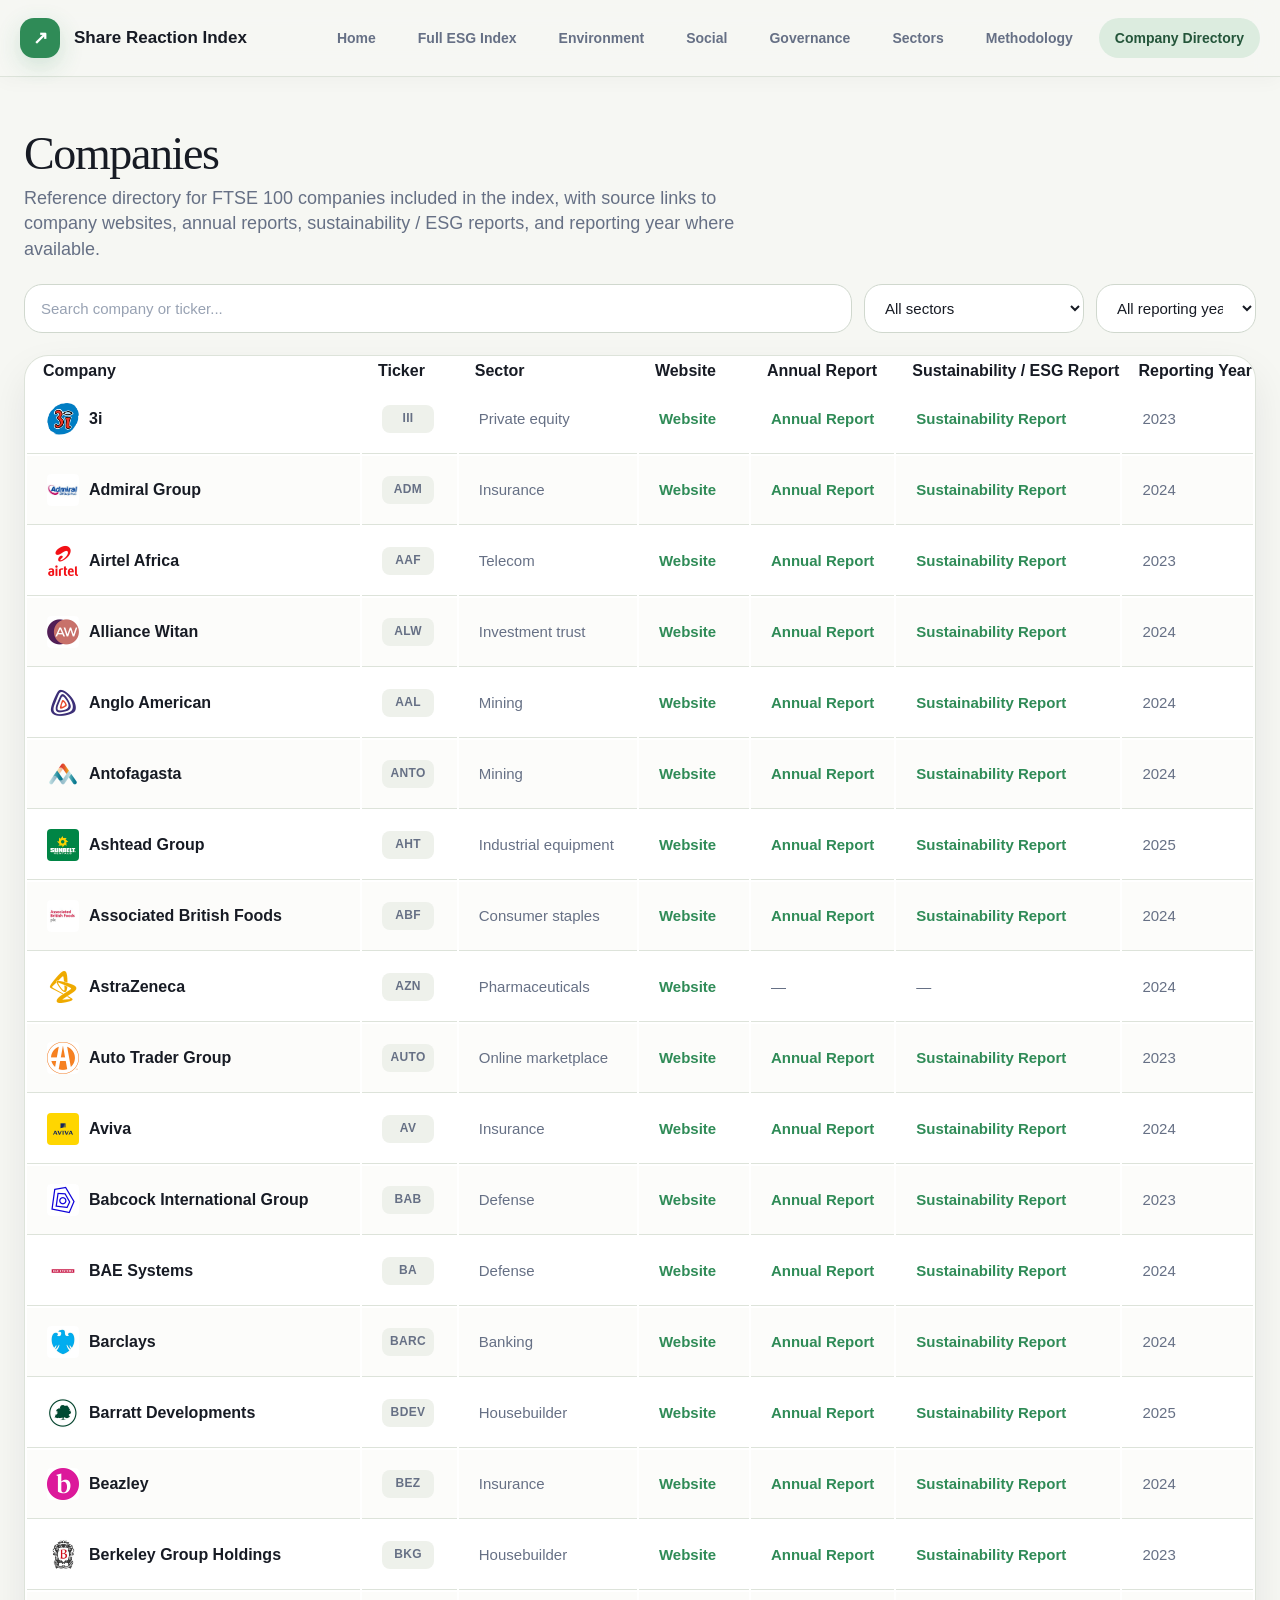
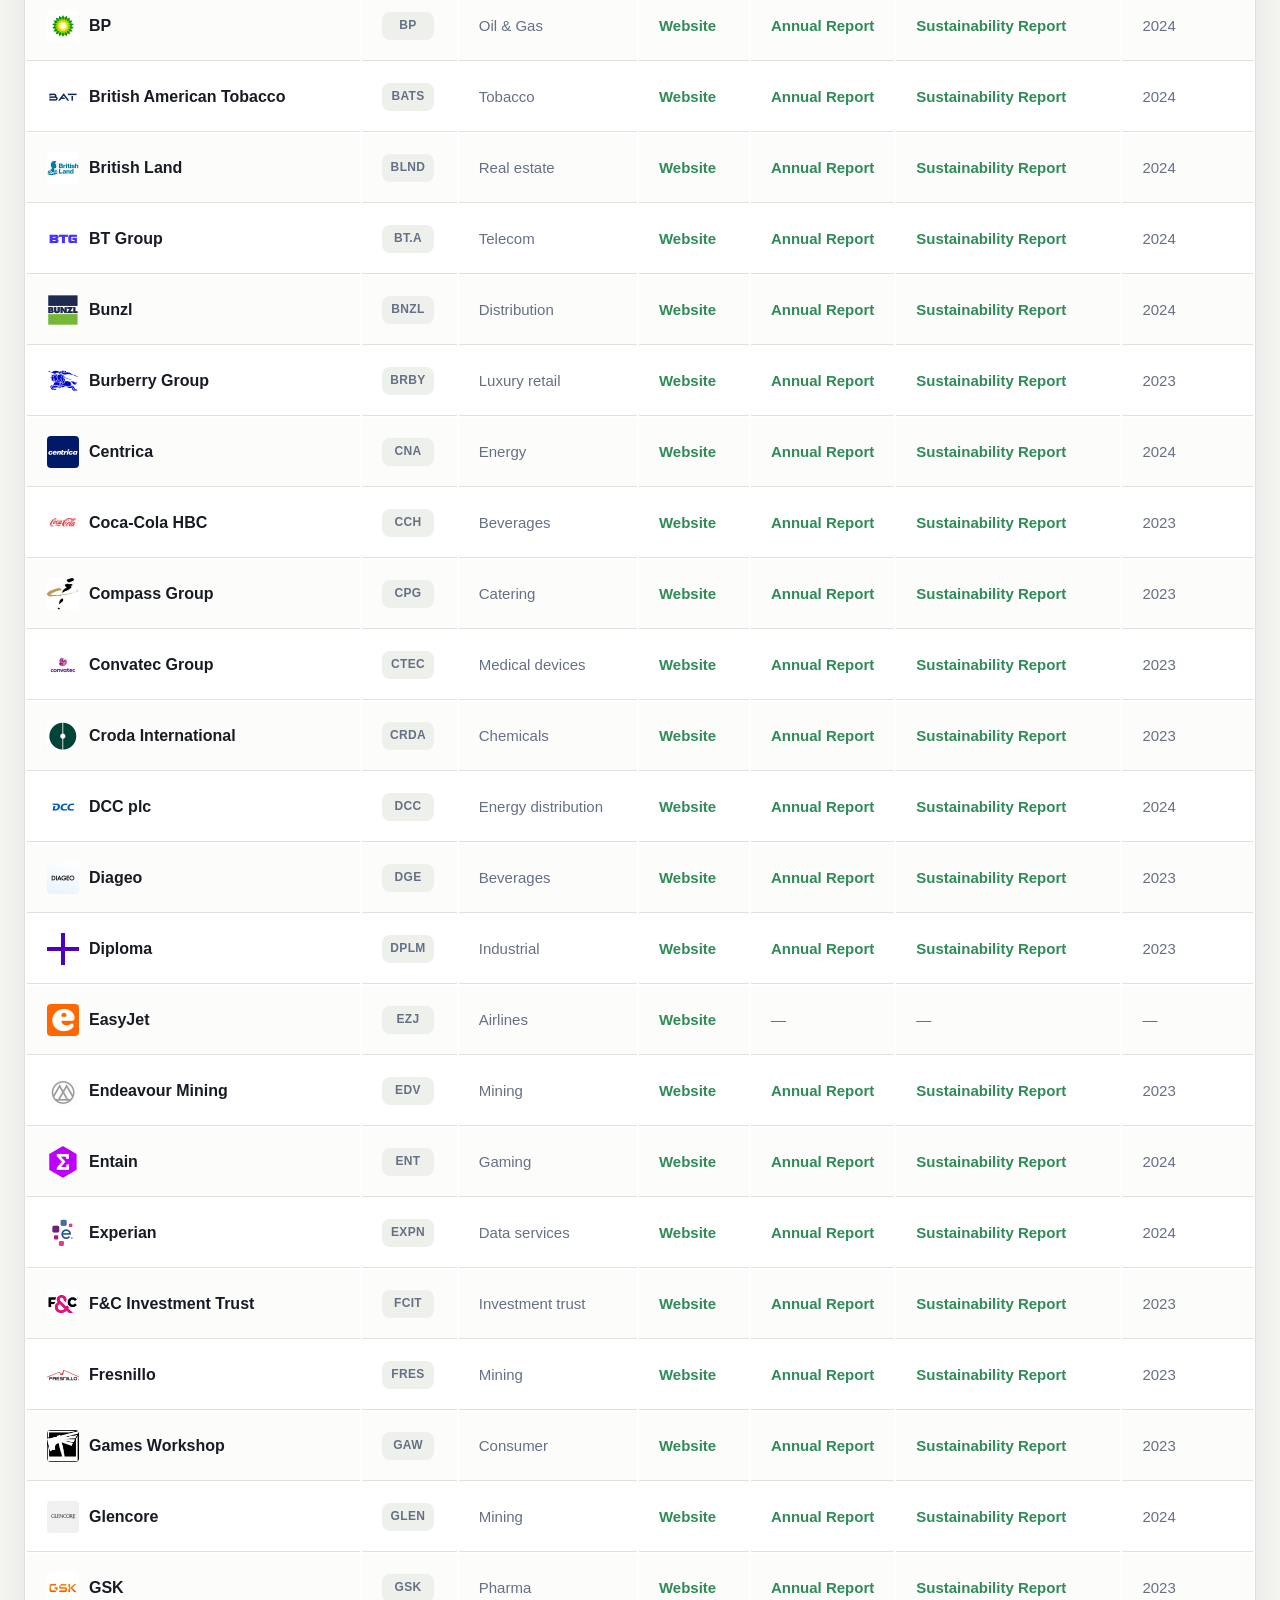
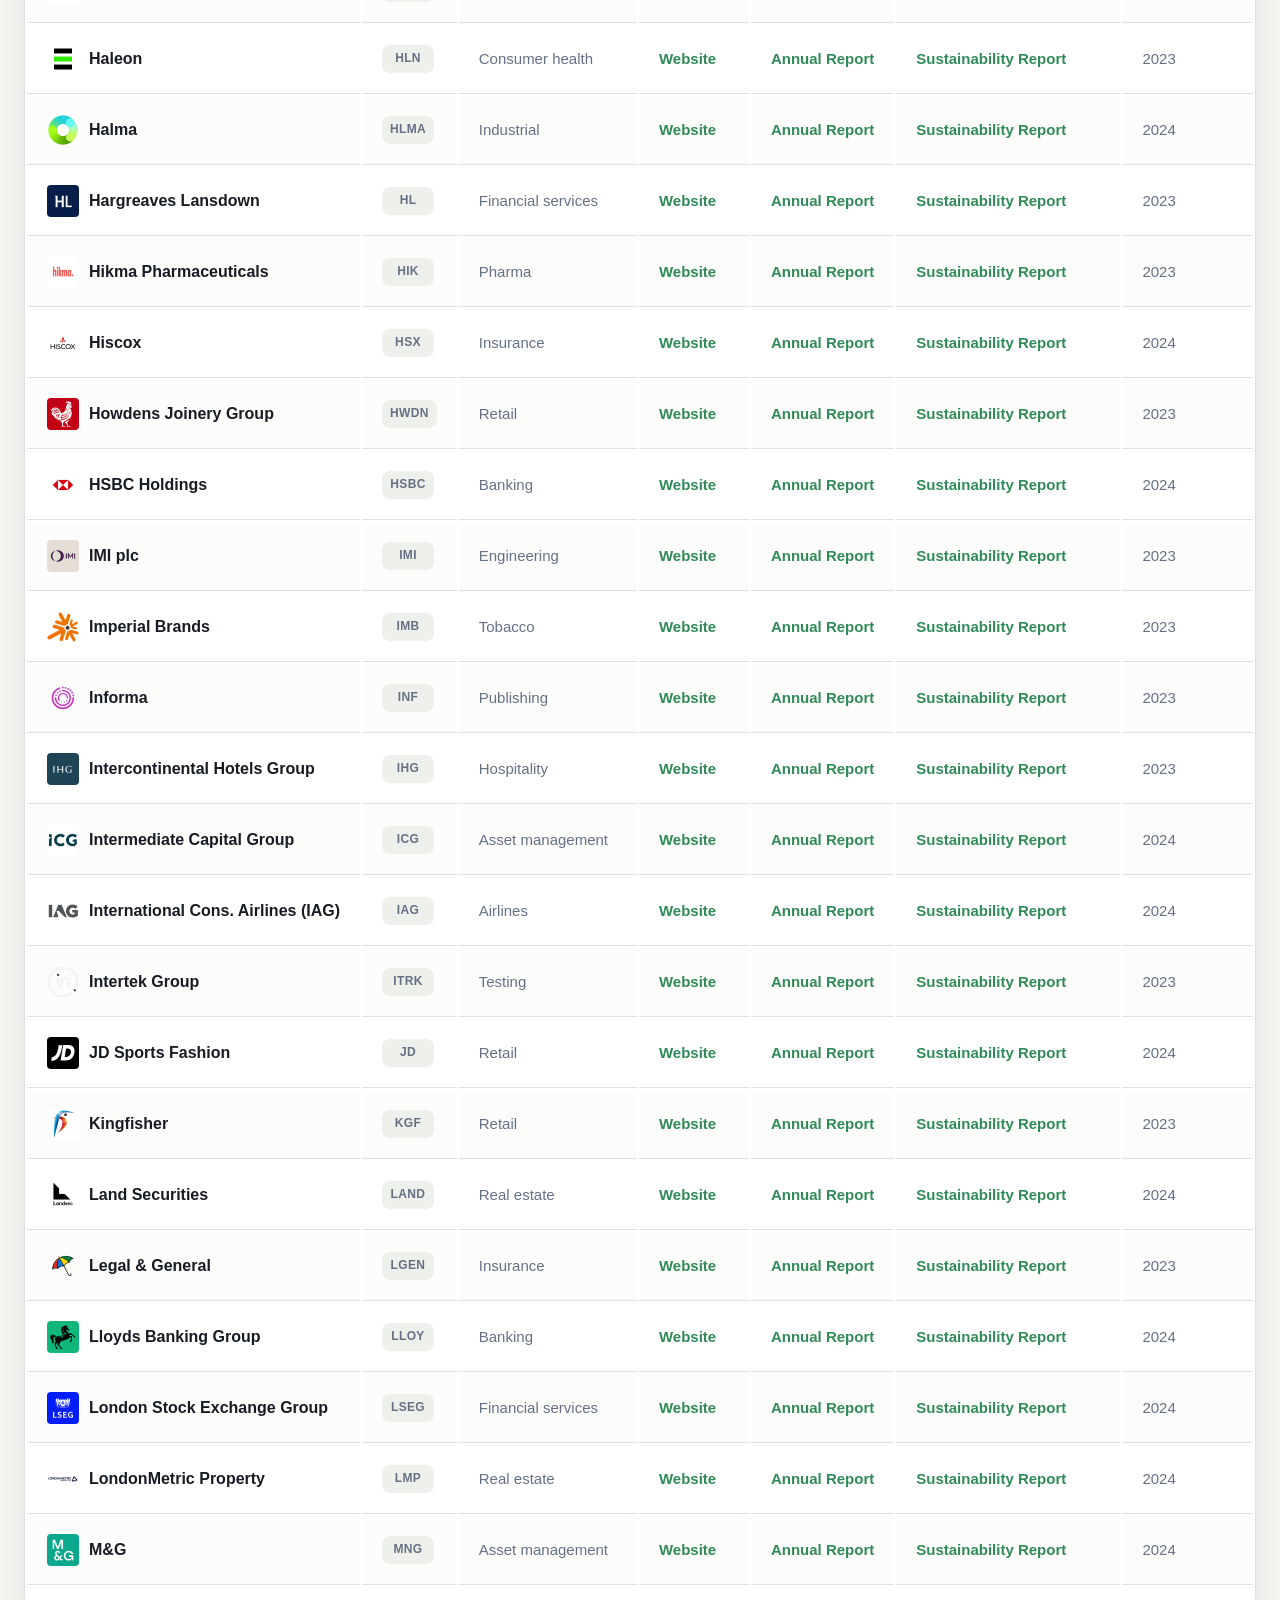
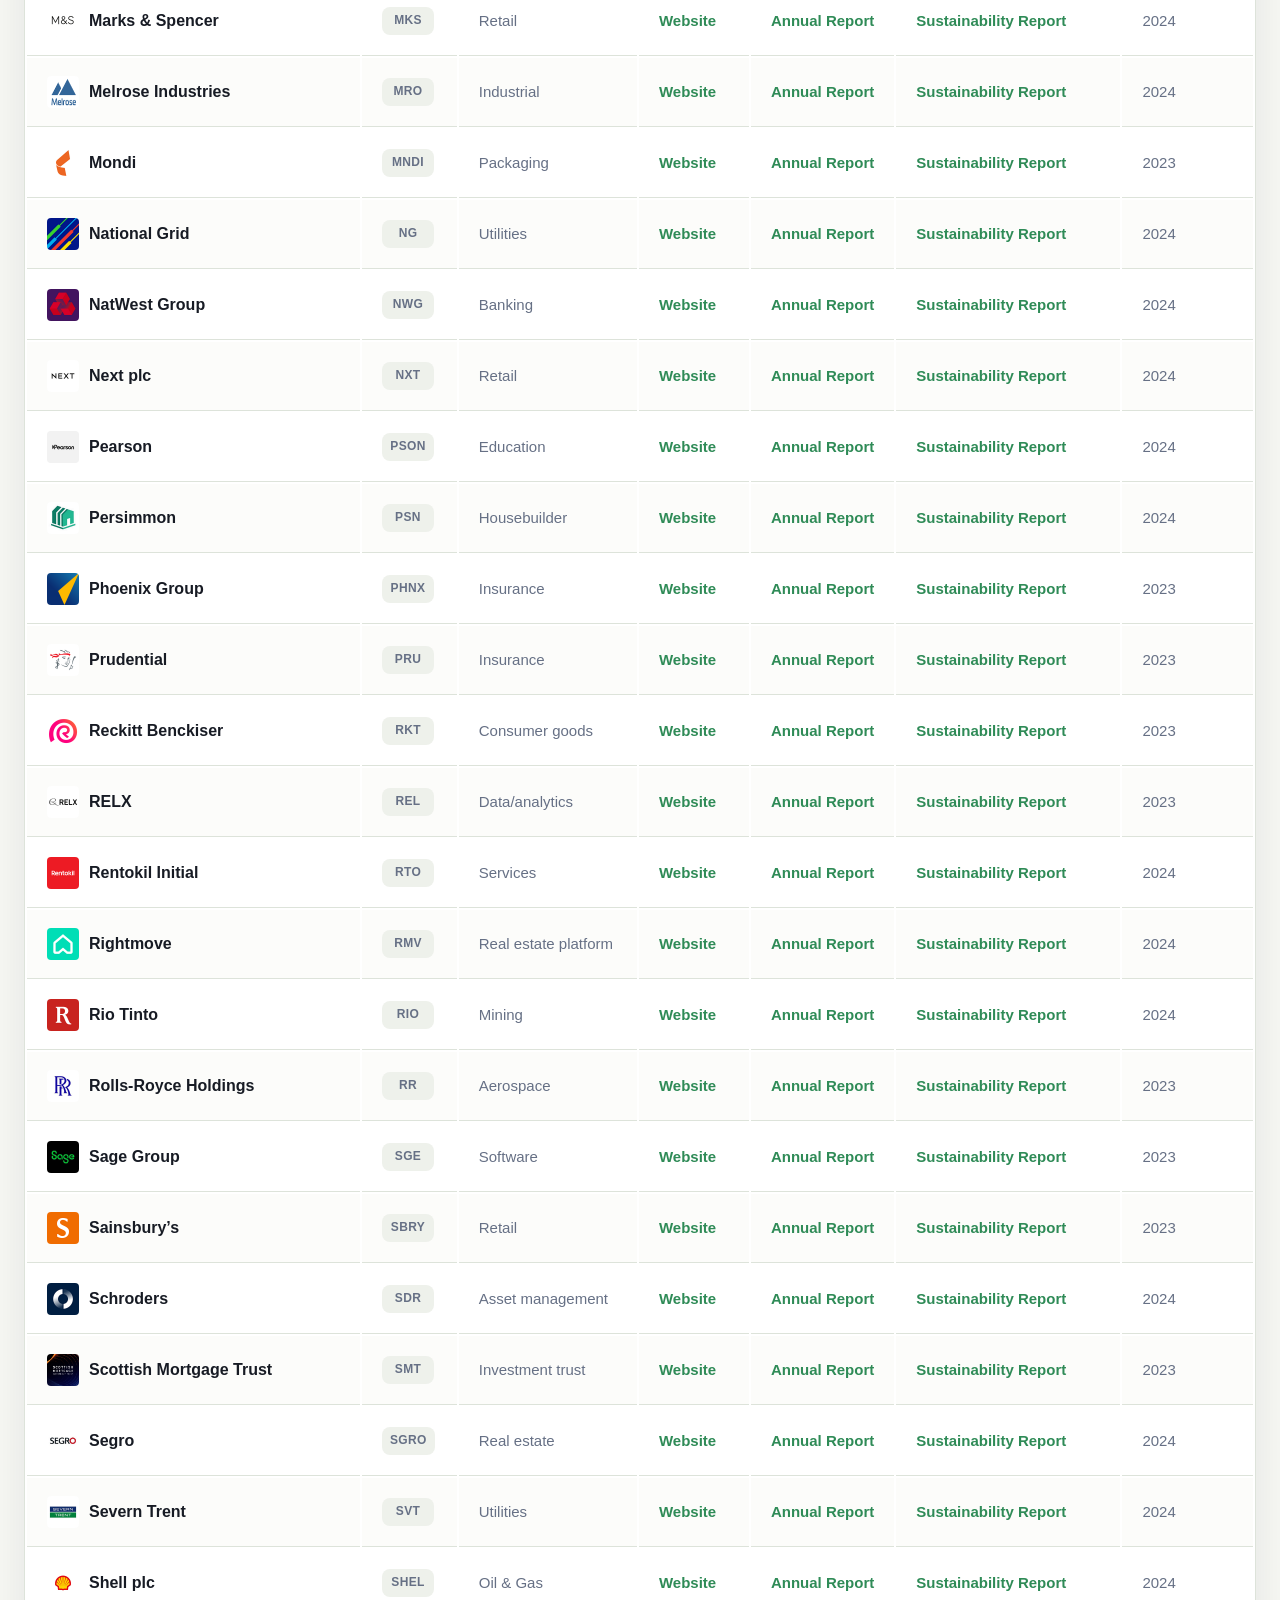
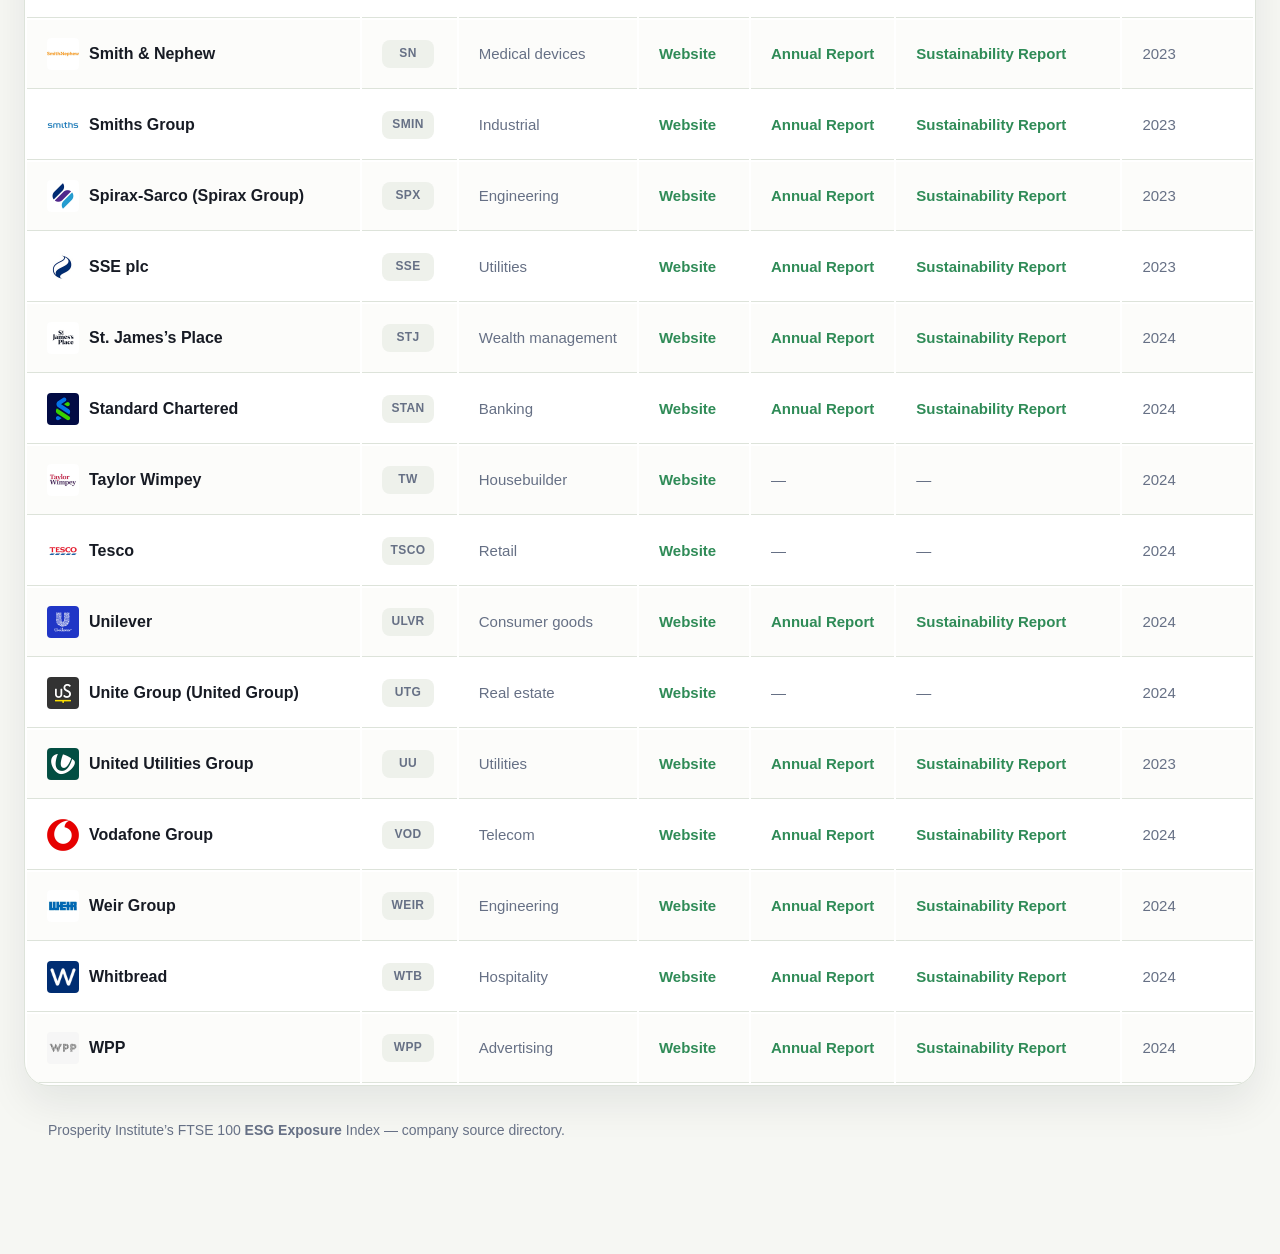
==== commit 92e52edd: "Name Change" ====
--- a/companies.html
+++ b/companies.html
@@ -13,7 +13,7 @@
     <div class="wrap nav">
       <a href="index.html" class="brand">
         <div class="brand-mark">↗</div>
-        <div class="brand-name">FTSE 100 ESG Index</div>
+        <div class="brand-name">Share Reaction Index</div>
       </a>
       <nav class="nav-links">
         <a href="index.html">Home</a>
--- a/styles.css
+++ b/styles.css
@@ -146,17 +146,32 @@
   color: #24553a;
 }
 
-/* Optional page-specific nav accents if you later add body classes */
-body.page-social .nav-links a.active,
-body.page-social .nav-links a:hover {
+/* Environment button — slightly darker green */
+.nav-links a[href="rankings.html"]:hover,
+.nav-links a[href="rankings.html"].active {
+  background: #b9d3bf;
+  color: #0f2b1d;
+}
+
+/* ESG button always purple when hovered / active */
+.nav-links a[href="esg.html"]:hover,
+.nav-links a[href="esg.html"].active {
+  background: var(--esg-soft);
+  color: #5336a1;
+}
+
+/* Social button always blue when hovered / active */
+.nav-links a[href="social.html"]:hover,
+.nav-links a[href="social.html"].active {
   background: var(--social-soft);
   color: #334a96;
 }
 
-body.page-esg .nav-links a.active,
-body.page-esg .nav-links a:hover {
-  background: var(--esg-soft);
-  color: #5336a1;
+/* Governance button always red when hovered / active */
+.nav-links a[href="governance.html"]:hover,
+.nav-links a[href="governance.html"].active {
+  background: var(--red-soft);
+  color: #b54747;
 }
 
 .hero {
@@ -248,6 +263,46 @@
   flex-wrap: wrap;
 }
 
+.profile-hero-copy {
+  min-width: 0;
+}
+
+.profile-hero-title {
+  display: flex;
+  align-items: center;
+  gap: 20px;
+  margin-top: 18px;
+}
+
+.profile-hero-title h1 {
+  margin: 0;
+  min-width: 0;
+}
+
+.profile-logo-shell {
+  width: 112px;
+  height: 112px;
+  flex: 0 0 112px;
+  display: flex;
+  align-items: center;
+  justify-content: center;
+  padding: 16px;
+  border-radius: 28px;
+  background: rgba(255, 255, 255, 0.95);
+  box-shadow: 0 18px 44px rgba(3, 8, 18, 0.28);
+  backdrop-filter: blur(6px);
+}
+
+.profile-logo-shell[hidden] {
+  display: none;
+}
+
+.profile-company-logo {
+  width: 100%;
+  height: 100%;
+  object-fit: contain;
+}
+
 .btn {
   display: inline-flex;
   align-items: center;
@@ -277,6 +332,220 @@
   border-color: rgba(255, 255, 255, 0.1);
 }
 
+.btn-score-info {
+  background: var(--green);
+  color: white;
+  box-shadow: 0 8px 20px rgba(47, 139, 87, 0.18);
+  margin-top: 16px;
+  gap: 8px;
+  font-size: 14px;
+}
+
+.btn-score-info span {
+  display: inline-flex;
+  align-items: center;
+  justify-content: center;
+  width: 24px;
+  height: 24px;
+  background: rgba(255, 255, 255, 0.25);
+  border-radius: 50%;
+  font-weight: 800;
+  font-size: 12px;
+}
+
+.btn-score-info:hover {
+  box-shadow: 0 12px 28px rgba(47, 139, 87, 0.22);
+}
+
+/* =========================
+   Modal
+========================= */
+
+.modal {
+  display: none;
+  position: fixed;
+  top: 0;
+  left: 0;
+  right: 0;
+  bottom: 0;
+  z-index: 100;
+  align-items: center;
+  justify-content: center;
+  animation: fadeIn 0.2s ease;
+}
+
+.modal[aria-hidden="false"] {
+  display: flex;
+}
+
+.modal-overlay {
+  position: absolute;
+  top: 0;
+  left: 0;
+  right: 0;
+  bottom: 0;
+  background: rgba(23, 27, 36, 0.6);
+  backdrop-filter: blur(4px);
+  animation: fadeIn 0.2s ease;
+}
+
+.modal-content {
+  position: relative;
+  background: white;
+  border-radius: var(--radius-lg);
+  box-shadow: var(--shadow-strong);
+  max-width: 600px;
+  max-height: 90vh;
+  overflow-y: auto;
+  animation: slideUp 0.3s ease;
+}
+
+@keyframes fadeIn {
+  from { opacity: 0; }
+  to { opacity: 1; }
+}
+
+@keyframes slideUp {
+  from {
+    opacity: 0;
+    transform: translateY(20px);
+  }
+  to {
+    opacity: 1;
+    transform: translateY(0);
+  }
+}
+
+.modal-header {
+  display: flex;
+  align-items: center;
+  justify-content: space-between;
+  padding: 24px 28px;
+  border-bottom: 1px solid var(--line);
+}
+
+.modal-header h2 {
+  margin: 0;
+  font-size: 24px;
+  font-weight: 700;
+  color: var(--ink);
+}
+
+.modal-close {
+  width: 36px;
+  height: 36px;
+  border: none;
+  background: transparent;
+  border-radius: 50%;
+  cursor: pointer;
+  display: flex;
+  align-items: center;
+  justify-content: center;
+  transition: background 0.2s ease;
+  flex-shrink: 0;
+}
+
+.modal-close:hover {
+  background: var(--surface-soft);
+}
+
+.modal-close::before,
+.modal-close::after {
+  content: '';
+  position: absolute;
+  width: 16px;
+  height: 2px;
+  background: var(--ink-soft);
+  border-radius: 1px;
+}
+
+.modal-close::before {
+  transform: rotate(45deg);
+}
+
+.modal-close::after {
+  transform: rotate(-45deg);
+}
+
+.modal-body {
+  padding: 28px;
+}
+
+.modal-body p {
+  margin: 0 0 16px 0;
+  color: var(--ink-soft);
+  line-height: 1.6;
+}
+
+.modal-body h3 {
+  margin: 24px 0 14px 0;
+  font-size: 16px;
+  font-weight: 700;
+  color: var(--ink);
+}
+
+.score-guide {
+  display: flex;
+  flex-direction: column;
+  gap: 16px;
+  margin: 24px 0;
+  padding: 20px;
+  background: var(--surface-muted);
+  border-radius: var(--radius-md);
+}
+
+.score-tier {
+  display: flex;
+  align-items: flex-start;
+  gap: 14px;
+}
+
+.tier-indicator {
+  width: 48px;
+  height: 48px;
+  border-radius: var(--radius-sm);
+  flex-shrink: 0;
+}
+
+.tier-indicator.best {
+  background: #2f8b57;
+}
+
+.tier-indicator.good {
+  background: #c6872f;
+}
+
+.tier-indicator.moderate {
+  background: #f4a261;
+}
+
+.tier-indicator.poor {
+  background: #d95d5d;
+}
+
+.tier-indicator.wasteful {
+  background: #8b4545;
+}
+
+.score-tier strong {
+  display: block;
+  margin-bottom: 4px;
+  color: var(--ink);
+}
+
+.score-range {
+  font-size: 12px;
+  color: var(--ink-faint);
+  font-weight: 600;
+  letter-spacing: 0.05em;
+}
+
+.score-tier p {
+  margin: 8px 0 0 0;
+  font-size: 13px;
+  line-height: 1.5;
+}
+
 .hero-panel {
   align-self: end;
   background: rgba(255, 255, 255, 0.06);
@@ -341,7 +610,7 @@
 
 .stats-grid {
   display: grid;
-  grid-template-columns: repeat(4, 1fr);
+  grid-template-columns: repeat(5, 1fr);
   gap: 0;
 }
 
@@ -441,6 +710,19 @@
   padding: 20px 22px;
 }
 
+.pillar-card-link {
+  display: block;
+  text-decoration: none;
+  color: inherit;
+  transition: transform 0.2s ease, box-shadow 0.2s ease;
+}
+
+.pillar-card-link:hover .pillar-card {
+  transform: translateY(-2px);
+  box-shadow: 0 8px 24px rgba(47, 139, 87, 0.12);
+  border-color: var(--green);
+}
+
 .pillar-top {
   display: flex;
   justify-content: space-between;
@@ -553,6 +835,15 @@
   border-radius: 18px;
   border: 1px solid var(--line);
   background: linear-gradient(180deg, #fff, #fbfcfa);
+  transition: all 0.2s ease;
+}
+
+.lb-row[style*="cursor: pointer"]:hover,
+a:hover .lb-row {
+  background: linear-gradient(180deg, #fff, #f0f3ee);
+  border-color: var(--green);
+  box-shadow: 0 4px 12px rgba(47, 139, 87, 0.1);
+  transform: translateX(2px);
 }
 
 .lb-rank {
@@ -581,6 +872,14 @@
   font-size: 13px;
 }
 
+.lb-logo {
+  width: 24px;
+  height: 24px;
+  margin-right: 6px;
+  vertical-align: middle;
+  border-radius: 2px;
+}
+
 .lb-score {
   text-align: right;
 }
@@ -635,7 +934,6 @@
 ========================= */
 
 .table-card {
-  background: var(--surface);
   border: 1px solid var(--line);
   border-radius: 24px;
   box-shadow: var(--shadow-strong);
@@ -645,57 +943,150 @@
 .table-wrap {
   overflow-x: auto;
   border-radius: 24px;
-}
-
-table {
+  background: var(--surface);
+}
+
+.table-header {
+  border-bottom: 1px solid var(--line);
+  background: #fbfcfa;
+}
+
+.score-table {
   width: 100%;
-  border-collapse: collapse;
-  min-width: 1350px;
-}
-
-thead th {
+  border-collapse: separate;
+  border-spacing: 0;
+  table-layout: fixed;
+  min-width: 1120px;
+}
+
+.score-table thead th {
+  padding: 18px 20px;
+  border-bottom: 1px solid var(--line);
   text-align: left;
-  padding: 18px 16px;
+  vertical-align: middle;
+  background: #fbfcfa;
+}
+
+.table-header .header-cell {
+  display: inline-flex;
+  align-items: center;
+  justify-content: flex-start;
+  width: 100%;
+  border: none;
+  background: transparent;
+  padding: 0;
   font-size: 13px;
+  font-weight: 800;
   color: var(--ink-soft);
   letter-spacing: 0.04em;
   text-transform: uppercase;
-  border-bottom: 1px solid var(--line);
-  background: #fbfcfa;
-  position: sticky;
-  top: 0;
-  z-index: 2;
+  text-align: left;
   cursor: pointer;
-  white-space: nowrap;
+  white-space: normal;
+  line-height: 1.2;
   transition: color 0.15s ease, background 0.15s ease;
 }
 
-thead th:hover {
+.table-header .header-cell:hover {
   color: var(--ink);
-  background: #f5f7f3;
+}
+
+.table-body {
+  background: var(--surface);
 }
 
 tbody td {
-  padding: 16px;
+  padding: 18px 20px;
   border-bottom: 1px solid var(--line);
   vertical-align: middle;
   font-size: 15px;
-}
-
-tbody tr {
-  transition: background 0.15s ease;
-}
-
-tbody tr:hover {
-  background: #fbfcfa;
+  background: var(--surface);
+}
+
+/* Companies page table column widths */
+body:not(.page-rankings):not(.page-esg):not(.page-social):not(.page-governance) table {
+  width: 100%;
+  table-layout: auto;
+}
+
+body:not(.page-rankings):not(.page-esg):not(.page-social):not(.page-governance) thead th {
+  text-align: left;
+  padding-left: 16px;
+}
+
+body:not(.page-rankings):not(.page-esg):not(.page-social):not(.page-governance) th:nth-child(1),
+body:not(.page-rankings):not(.page-esg):not(.page-social):not(.page-governance) td:nth-child(1) {
+  min-width: 220px;
+}
+
+body:not(.page-rankings):not(.page-esg):not(.page-social):not(.page-governance) th:nth-child(2),
+body:not(.page-rankings):not(.page-esg):not(.page-social):not(.page-governance) td:nth-child(2) {
+  min-width: 90px;
+}
+
+body:not(.page-rankings):not(.page-esg):not(.page-social):not(.page-governance) th:nth-child(3),
+body:not(.page-rankings):not(.page-esg):not(.page-social):not(.page-governance) td:nth-child(3) {
+  min-width: 140px;
+}
+
+body:not(.page-rankings):not(.page-esg):not(.page-social):not(.page-governance) th:nth-child(4),
+body:not(.page-rankings):not(.page-esg):not(.page-social):not(.page-governance) td:nth-child(4) {
+  min-width: 110px;
+}
+
+body:not(.page-rankings):not(.page-esg):not(.page-social):not(.page-governance) th:nth-child(5),
+body:not(.page-rankings):not(.page-esg):not(.page-social):not(.page-governance) td:nth-child(5) {
+  min-width: 130px;
+}
+
+body:not(.page-rankings):not(.page-esg):not(.page-social):not(.page-governance) th:nth-child(6),
+body:not(.page-rankings):not(.page-esg):not(.page-social):not(.page-governance) td:nth-child(6) {
+  min-width: 160px;
+}
+
+body:not(.page-rankings):not(.page-esg):not(.page-social):not(.page-governance) th:nth-child(7),
+body:not(.page-rankings):not(.page-esg):not(.page-social):not(.page-governance) td:nth-child(7) {
+  min-width: 130px;
+}
+
+
+.score-table tbody tr {
+  transition: transform 0.2s ease, filter 0.2s ease;
+}
+
+.score-table tbody tr:hover {
+  transform: translateX(2px);
+  filter: drop-shadow(0 4px 12px rgba(47, 139, 87, 0.1));
+}
+
+.ranking-row {
+  cursor: pointer;
+}
+
+.score-table tbody tr:hover td {
+  background: linear-gradient(180deg, #fff, #f0f3ee);
+  border-top: 1px solid rgba(47, 139, 87, 0.4);
+  border-bottom: 1px solid rgba(47, 139, 87, 0.4);
+}
+
+.score-table tbody tr:hover td:first-child {
+  border-left: 1px solid rgba(47, 139, 87, 0.4);
+  border-top-left-radius: 16px;
+  border-bottom-left-radius: 16px;
+}
+
+.score-table tbody tr:hover td:last-child {
+  border-right: 1px solid rgba(47, 139, 87, 0.4);
+  border-top-right-radius: 16px;
+  border-bottom-right-radius: 16px;
 }
 
 tbody tr:nth-child(even) {
   background: rgba(251, 252, 250, 0.55);
 }
 
-tbody tr:nth-child(even):hover {
-  background: #f7f9f5;
+tbody tr:nth-child(even) td {
+  background: rgba(251, 252, 250, 0.55);
 }
 
 .rank-badge {
@@ -710,8 +1101,23 @@
   font-size: 14px;
 }
 
+.rank-cell,
+.company-cell,
+.ticker-cell,
+.sector-cell,
+.metric-cell,
+.tier-cell {
+  display: flex;
+  align-items: center;
+  justify-content: flex-start;
+  min-width: 0;
+}
+
 .ticker-badge {
   display: inline-flex;
+  align-items: center;
+  justify-content: center;
+  min-width: 52px;
   padding: 5px 8px;
   border-radius: 8px;
   background: var(--surface-muted);
@@ -719,27 +1125,57 @@
   font-size: 12px;
   font-weight: 700;
   letter-spacing: 0.03em;
+  white-space: nowrap;
 }
 
 .company-name {
   font-weight: 700;
   font-size: 16px;
-  min-width: 240px;
+  display: flex;
+  align-items: center;
+  gap: 10px;
+  min-width: 0;
+}
+
+.company-name span {
+  min-width: 0;
+  overflow: hidden;
+  text-overflow: ellipsis;
+  white-space: nowrap;
+}
+
+.company-logo {
+  flex: 0 0 32px;
+  width: 32px;
+  height: 32px;
+  vertical-align: middle;
+  border-radius: 4px;
 }
 
 .sector-name {
   color: var(--ink-soft);
+  white-space: nowrap;
+  overflow: hidden;
+  text-overflow: ellipsis;
 }
 
 .metric-cell {
   display: flex;
   align-items: center;
-  gap: 10px;
-}
-
-.metric-cell .pct {
+  min-width: 0;
+}
+
+.metric-stack {
+  display: flex;
+  flex-direction: column;
+  align-items: flex-start;
+  gap: 6px;
+  width: max-content;
+}
+
+.metric-stack .pct {
   min-width: 54px;
-  text-align: right;
+  text-align: left;
   color: var(--ink-soft);
   font-weight: 700;
   font-size: 13px;
@@ -766,10 +1202,15 @@
 }
 
 .score-value {
+  text-align: left;
   font-size: 17px;
   font-weight: 800;
   letter-spacing: -0.02em;
   font-variant-numeric: tabular-nums;
+}
+
+.tier-cell {
+  justify-content: flex-start;
 }
 
 .tier-pill {
@@ -813,6 +1254,112 @@
 .tier-wasteful {
   color: #c94b4b;
   background: #f9e3e3;
+}
+
+body.page-rankings .score-table th:nth-child(1),
+body.page-rankings .score-table td:nth-child(1),
+body.page-esg .score-table th:nth-child(1),
+body.page-esg .score-table td:nth-child(1),
+body.page-social .score-table th:nth-child(1),
+body.page-social .score-table td:nth-child(1),
+body.page-governance .score-table th:nth-child(1),
+body.page-governance .score-table td:nth-child(1) {
+  width: 88px;
+}
+
+body.page-rankings .score-table th:nth-child(2),
+body.page-rankings .score-table td:nth-child(2),
+body.page-esg .score-table th:nth-child(2),
+body.page-esg .score-table td:nth-child(2),
+body.page-social .score-table th:nth-child(2),
+body.page-social .score-table td:nth-child(2),
+body.page-governance .score-table th:nth-child(2),
+body.page-governance .score-table td:nth-child(2) {
+  width: 30%;
+}
+
+body.page-rankings .score-table th:nth-child(3),
+body.page-rankings .score-table td:nth-child(3),
+body.page-esg .score-table th:nth-child(3),
+body.page-esg .score-table td:nth-child(3),
+body.page-social .score-table th:nth-child(3),
+body.page-social .score-table td:nth-child(3),
+body.page-governance .score-table th:nth-child(3),
+body.page-governance .score-table td:nth-child(3) {
+  width: 110px;
+}
+
+body.page-rankings .score-table th:nth-child(4),
+body.page-rankings .score-table td:nth-child(4),
+body.page-esg .score-table th:nth-child(4),
+body.page-esg .score-table td:nth-child(4),
+body.page-social .score-table th:nth-child(4),
+body.page-social .score-table td:nth-child(4),
+body.page-governance .score-table th:nth-child(4),
+body.page-governance .score-table td:nth-child(4) {
+  width: 17%;
+}
+
+body.page-rankings .score-table th:nth-child(5),
+body.page-rankings .score-table td:nth-child(5),
+body.page-rankings .score-table th:nth-child(6),
+body.page-rankings .score-table td:nth-child(6),
+body.page-rankings .score-table th:nth-child(7),
+body.page-rankings .score-table td:nth-child(7),
+body.page-rankings .score-table th:nth-child(8),
+body.page-rankings .score-table td:nth-child(8),
+body.page-social .score-table th:nth-child(5),
+body.page-social .score-table td:nth-child(5),
+body.page-social .score-table th:nth-child(6),
+body.page-social .score-table td:nth-child(6),
+body.page-social .score-table th:nth-child(7),
+body.page-social .score-table td:nth-child(7),
+body.page-social .score-table th:nth-child(8),
+body.page-social .score-table td:nth-child(8) {
+  width: 132px;
+}
+
+body.page-esg .score-table th:nth-child(5),
+body.page-esg .score-table td:nth-child(5),
+body.page-esg .score-table th:nth-child(6),
+body.page-esg .score-table td:nth-child(6),
+body.page-esg .score-table th:nth-child(7),
+body.page-esg .score-table td:nth-child(7),
+body.page-governance .score-table th:nth-child(5),
+body.page-governance .score-table td:nth-child(5),
+body.page-governance .score-table th:nth-child(6),
+body.page-governance .score-table td:nth-child(6),
+body.page-governance .score-table th:nth-child(7),
+body.page-governance .score-table td:nth-child(7) {
+  width: 168px;
+}
+
+body.page-rankings .score-table th:nth-child(9),
+body.page-rankings .score-table td:nth-child(9),
+body.page-social .score-table th:nth-child(9),
+body.page-social .score-table td:nth-child(9),
+body.page-esg .score-table th:nth-child(8),
+body.page-esg .score-table td:nth-child(8),
+body.page-governance .score-table th:nth-child(8),
+body.page-governance .score-table td:nth-child(8) {
+  width: 126px;
+}
+
+body.page-rankings .score-table thead th,
+body.page-social .score-table thead th,
+body.page-governance .score-table thead th {
+  padding-top: 20px;
+  padding-bottom: 20px;
+}
+
+body.page-rankings .table-header .header-cell,
+body.page-social .table-header .header-cell,
+body.page-governance .table-header .header-cell {
+  font-size: 12px;
+}
+
+body.page-social .score-table th:nth-child(8) .header-cell {
+  max-width: 72px;
 }
 
 /* =========================
@@ -956,6 +1503,11 @@
   max-width: 100% !important;
 }
 
+.overview-distribution-chart {
+  width: 100%;
+  min-height: 360px;
+}
+
 /* =========================
    Footer
 ========================= */
@@ -966,6 +1518,21 @@
   font-size: 14px;
 }
 
+.method-download-note {
+  margin: 24px 0 0;
+  padding: 18px 20px;
+  background: rgba(46, 139, 87, 0.05);
+  border: 1px solid rgba(46, 139, 87, 0.12);
+  border-radius: 10px;
+  color: var(--ink-soft);
+  font-size: 14px;
+}
+
+.method-download-note a {
+  color: var(--green);
+  text-decoration: underline;
+}
+
 /* =========================
    Responsive
 ========================= */
@@ -976,7 +1543,7 @@
   }
 
   .stats-grid {
-    grid-template-columns: repeat(2, 1fr);
+    grid-template-columns: repeat(3, 1fr);
   }
 }
 
@@ -1036,6 +1603,10 @@
   .mini-chart-card,
   .sector-panel-card {
     padding: 16px;
+  }
+
+  .overview-distribution-chart {
+    min-height: 320px;
   }
 }
 
@@ -1046,6 +1617,19 @@
     padding-right: 18px;
   }
 
+  .profile-hero-title {
+    align-items: flex-start;
+    flex-direction: column;
+  }
+
+  .profile-logo-shell {
+    width: 88px;
+    height: 88px;
+    flex-basis: 88px;
+    padding: 14px;
+    border-radius: 22px;
+  }
+
   .hero h1 {
     font-size: 46px;
   }
@@ -1060,7 +1644,11 @@
   }
 
   .company-name {
-    min-width: 180px;
+    font-size: 15px;
+  }
+
+  .overview-distribution-chart {
+    min-height: 280px;
   }
 }
 
@@ -1083,23 +1671,22 @@
    SOCIAL PAGE TABLE COMPACT FIX
 ========================= */
 
-body.page-social table {
+body.page-social .score-table {
   min-width: 1180px;
 }
 
-body.page-social thead th {
+body.page-social .score-table thead th {
   white-space: normal;
   line-height: 1.15;
   font-size: 11px;
   padding: 16px 12px;
 }
 
-body.page-social tbody td {
+body.page-social .score-table tbody td {
   padding: 14px 12px;
 }
 
 body.page-social .company-name {
-  min-width: 150px;
   font-size: 15px;
 }
 
@@ -1107,7 +1694,7 @@
   font-size: 13px;
 }
 
-body.page-social .metric-cell {
+body.page-social .metric-stack {
   gap: 8px;
 }
 
@@ -1115,7 +1702,7 @@
   width: 64px;
 }
 
-body.page-social .metric-cell .pct {
+body.page-social .metric-stack .pct {
   min-width: 40px;
   font-size: 12px;
 }
@@ -1135,12 +1722,12 @@
 }
 
 @media (max-width: 1200px) {
-  body.page-social table {
+  body.page-social .score-table {
     min-width: 1080px;
   }
 
   body.page-social .company-name {
-    min-width: 135px;
+    font-size: 14px;
   }
 
   body.page-social .tiny-track {
@@ -1149,21 +1736,20 @@
 }
 
 @media (max-width: 900px) {
-  body.page-social table {
+  body.page-social .score-table {
     min-width: 980px;
   }
 
-  body.page-social thead th {
+  body.page-social .score-table thead th {
     font-size: 10px;
     padding: 14px 10px;
   }
 
-  body.page-social tbody td {
+  body.page-social .score-table tbody td {
     padding: 12px 10px;
   }
 
   body.page-social .company-name {
-    min-width: 120px;
     font-size: 14px;
   }
 
@@ -1171,7 +1757,7 @@
     width: 52px;
   }
 
-  body.page-social .metric-cell .pct {
+  body.page-social .metric-stack .pct {
     min-width: 36px;
     font-size: 11px;
   }
@@ -1282,11 +1868,44 @@
 
 .overview-leaderboard-card .lb-score .value {
   font-size: 28px;
-  color: var(--green);
 }
 
 .overview-leaderboard-card .lb-score .ticker {
   font-size: 11px;
+}
+
+.overview-leaderboard-card .worst-value {
+  color: red;
+}
+
+.overview-leaderboard-card .best-value {
+  color: var(--green);
+}
+
+.overview-leaderboard-card .worst-rank {
+  color: red;
+}
+
+.overview-leaderboard-card .best-rank {
+  color: var(--green);
+}
+
+.leaderboard-section {
+  margin-bottom: 20px;
+}
+
+.leaderboard-section h3 {
+  font-size: 18px;
+  margin-bottom: 10px;
+  font-weight: 600;
+}
+
+.worst-section h3 {
+  color: red;
+}
+
+.best-section h3 {
+  color: var(--green);
 }
 
 @media (max-width: 1100px) {
@@ -1501,3 +2120,30 @@
     border-top: 1px solid var(--line);
   }
 }
+
+.governance-score-value {
+  font-size: 16px;
+  font-weight: 800;
+  letter-spacing: -0.02em;
+  font-variant-numeric: tabular-nums;
+}
+
+.governance-score-best {
+  color: var(--green);
+}
+
+.governance-score-good {
+  color:var(--green);
+}
+
+.governance-score-moderate {
+  color: var(--yellow);
+}
+
+.governance-score-poor {
+  color: var(--red);
+}
+
+.governance-score-wasteful {
+  color: var(--red);
+}
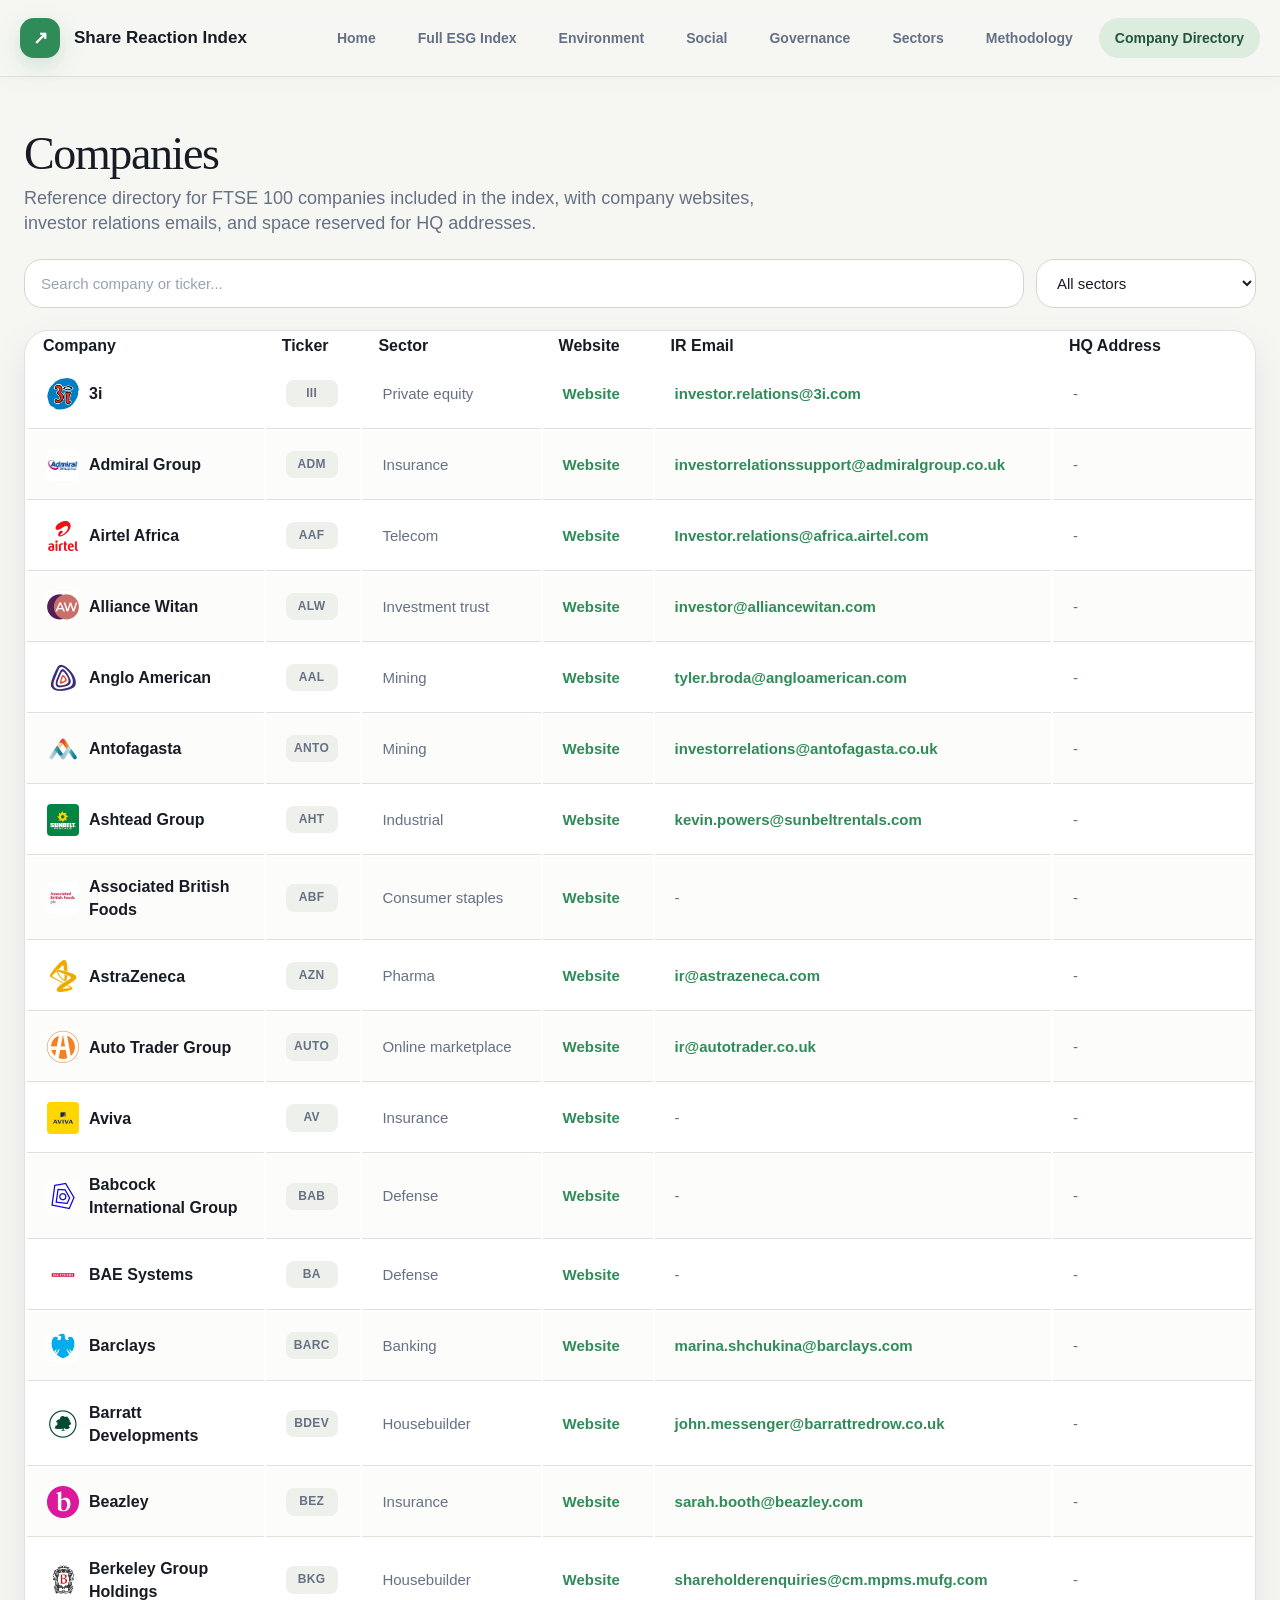
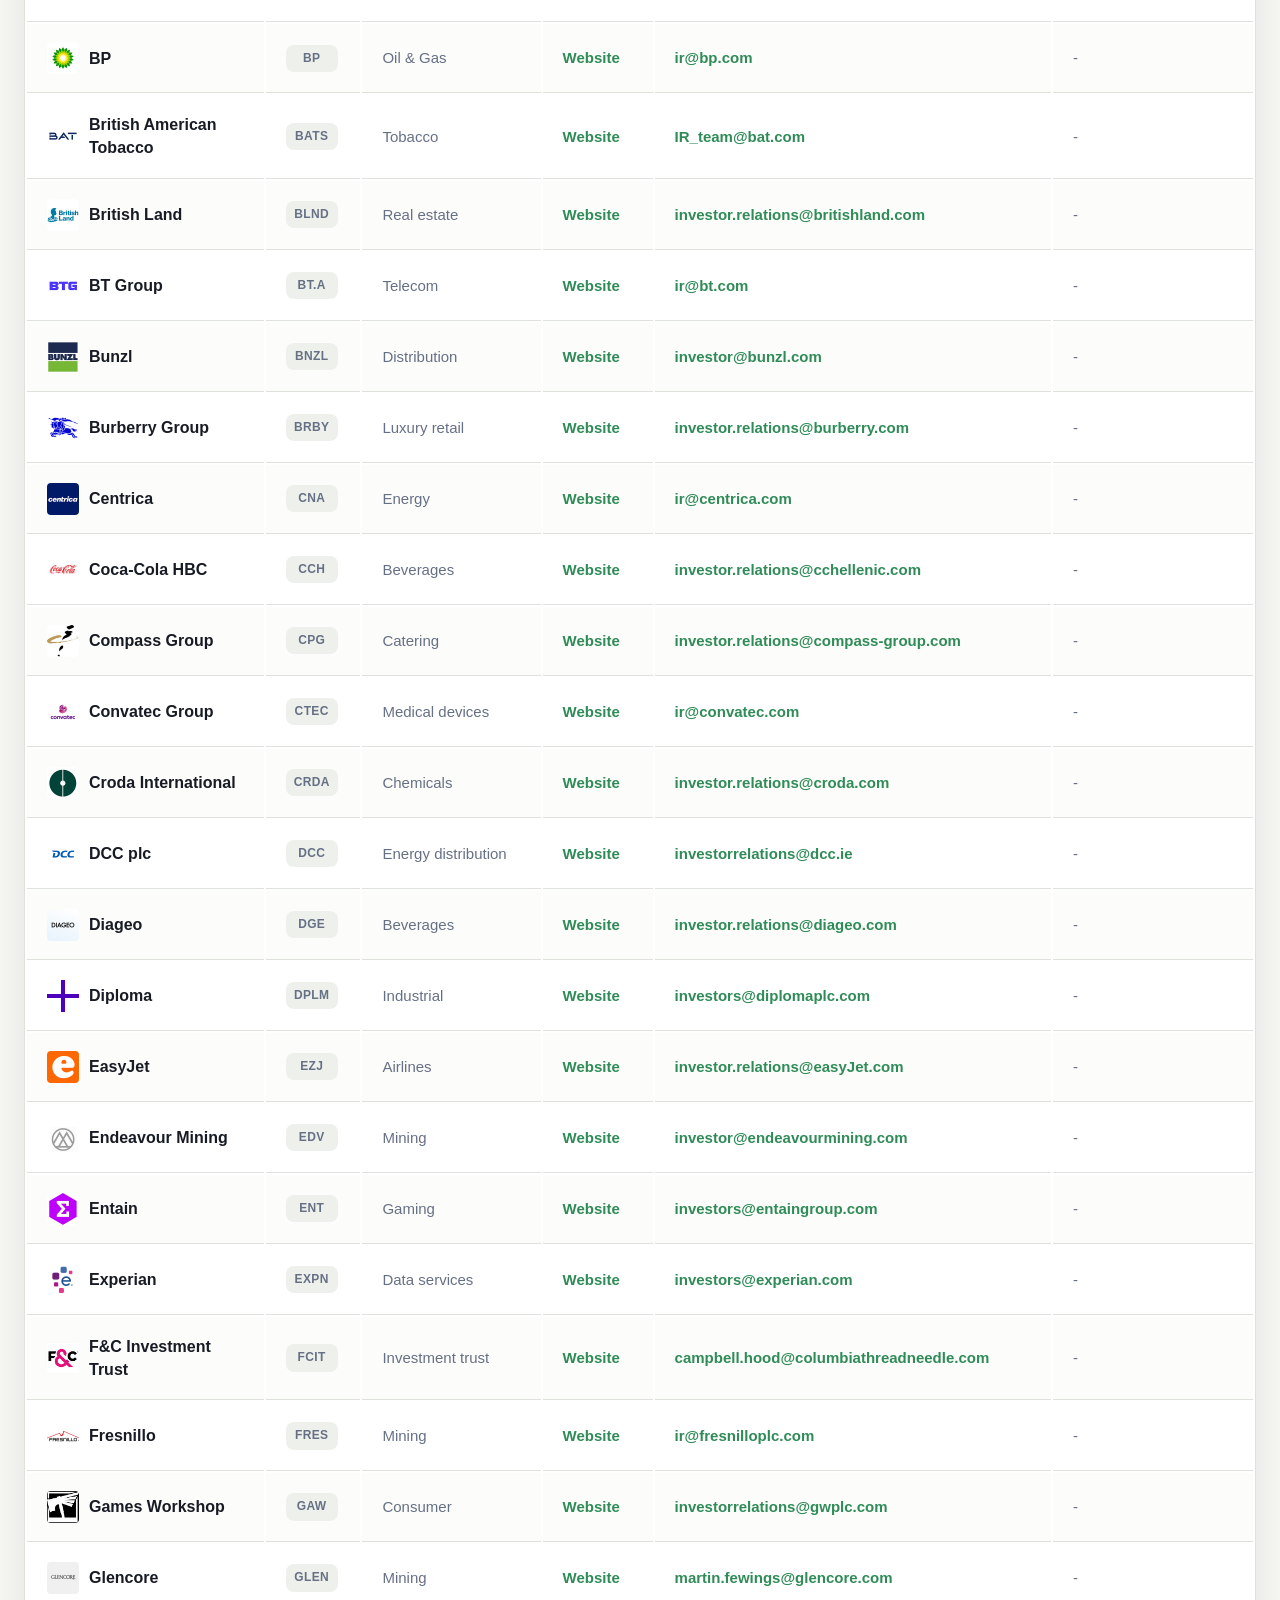
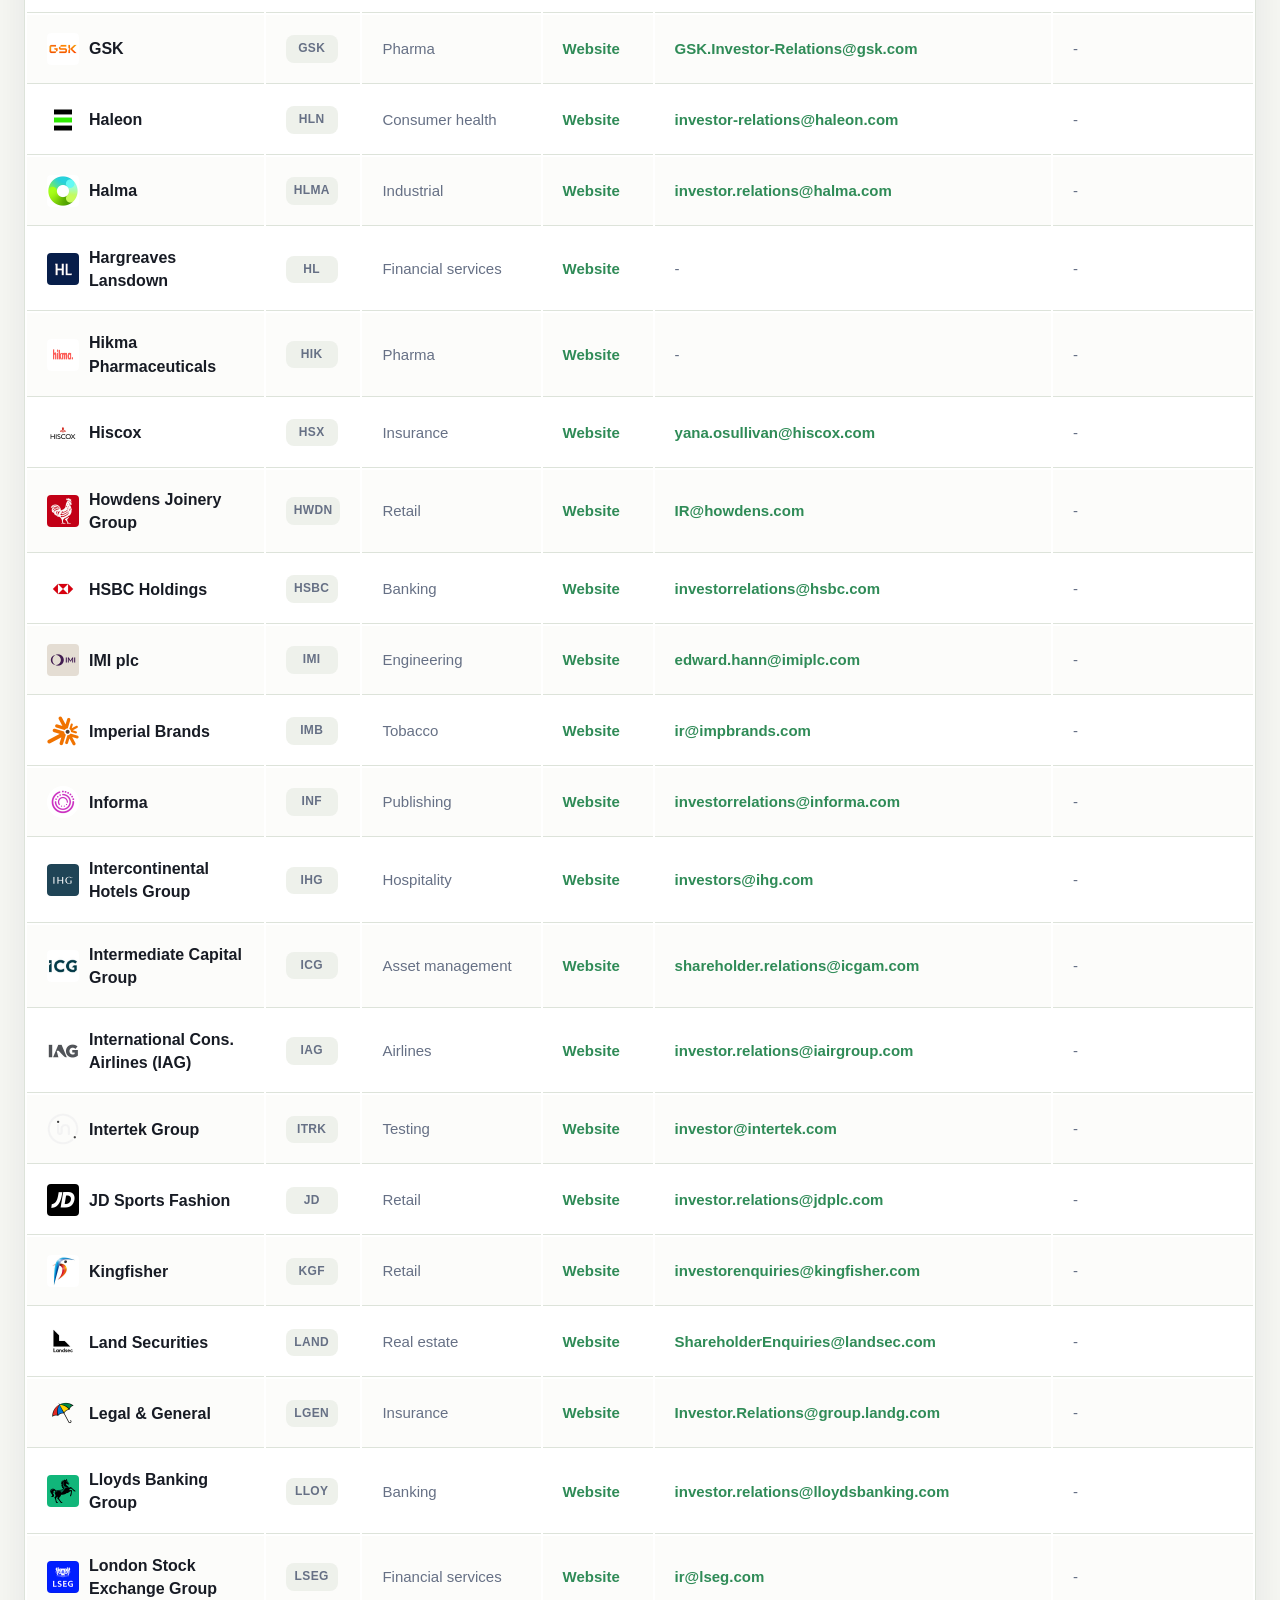
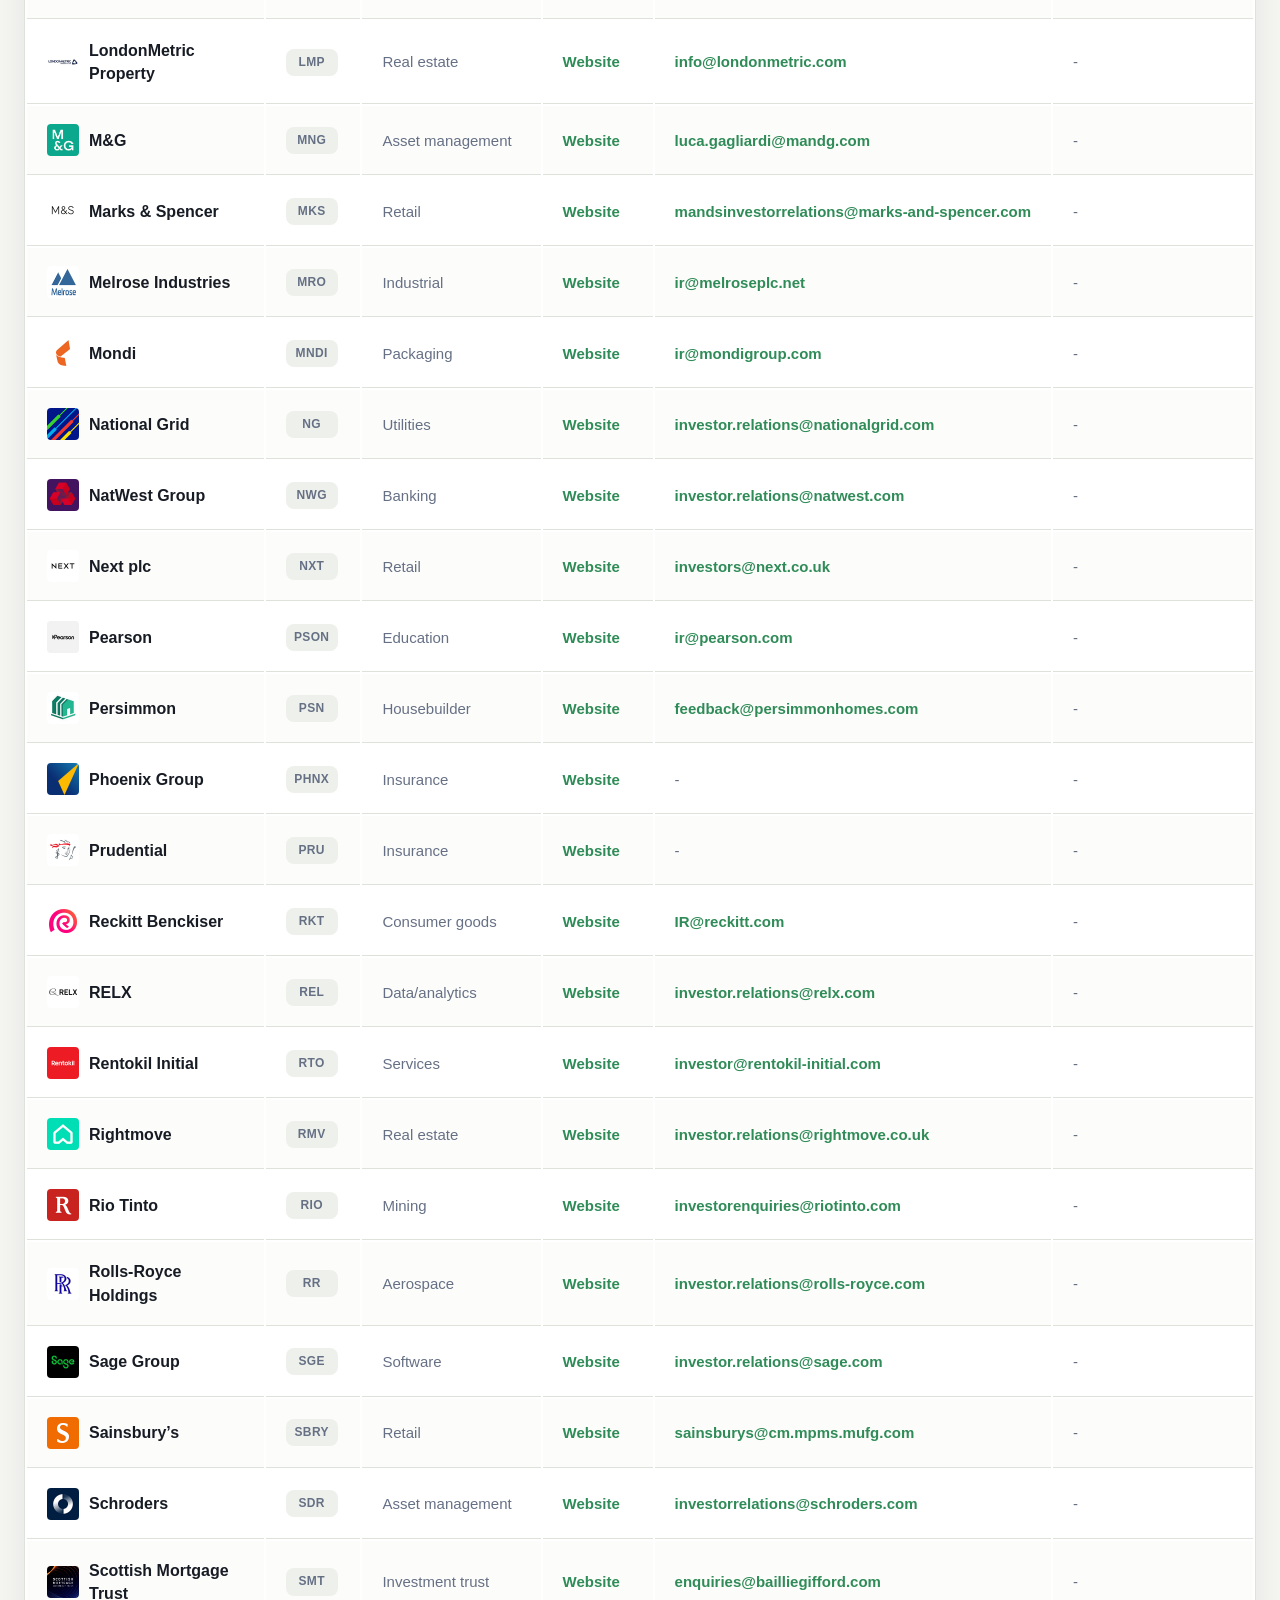
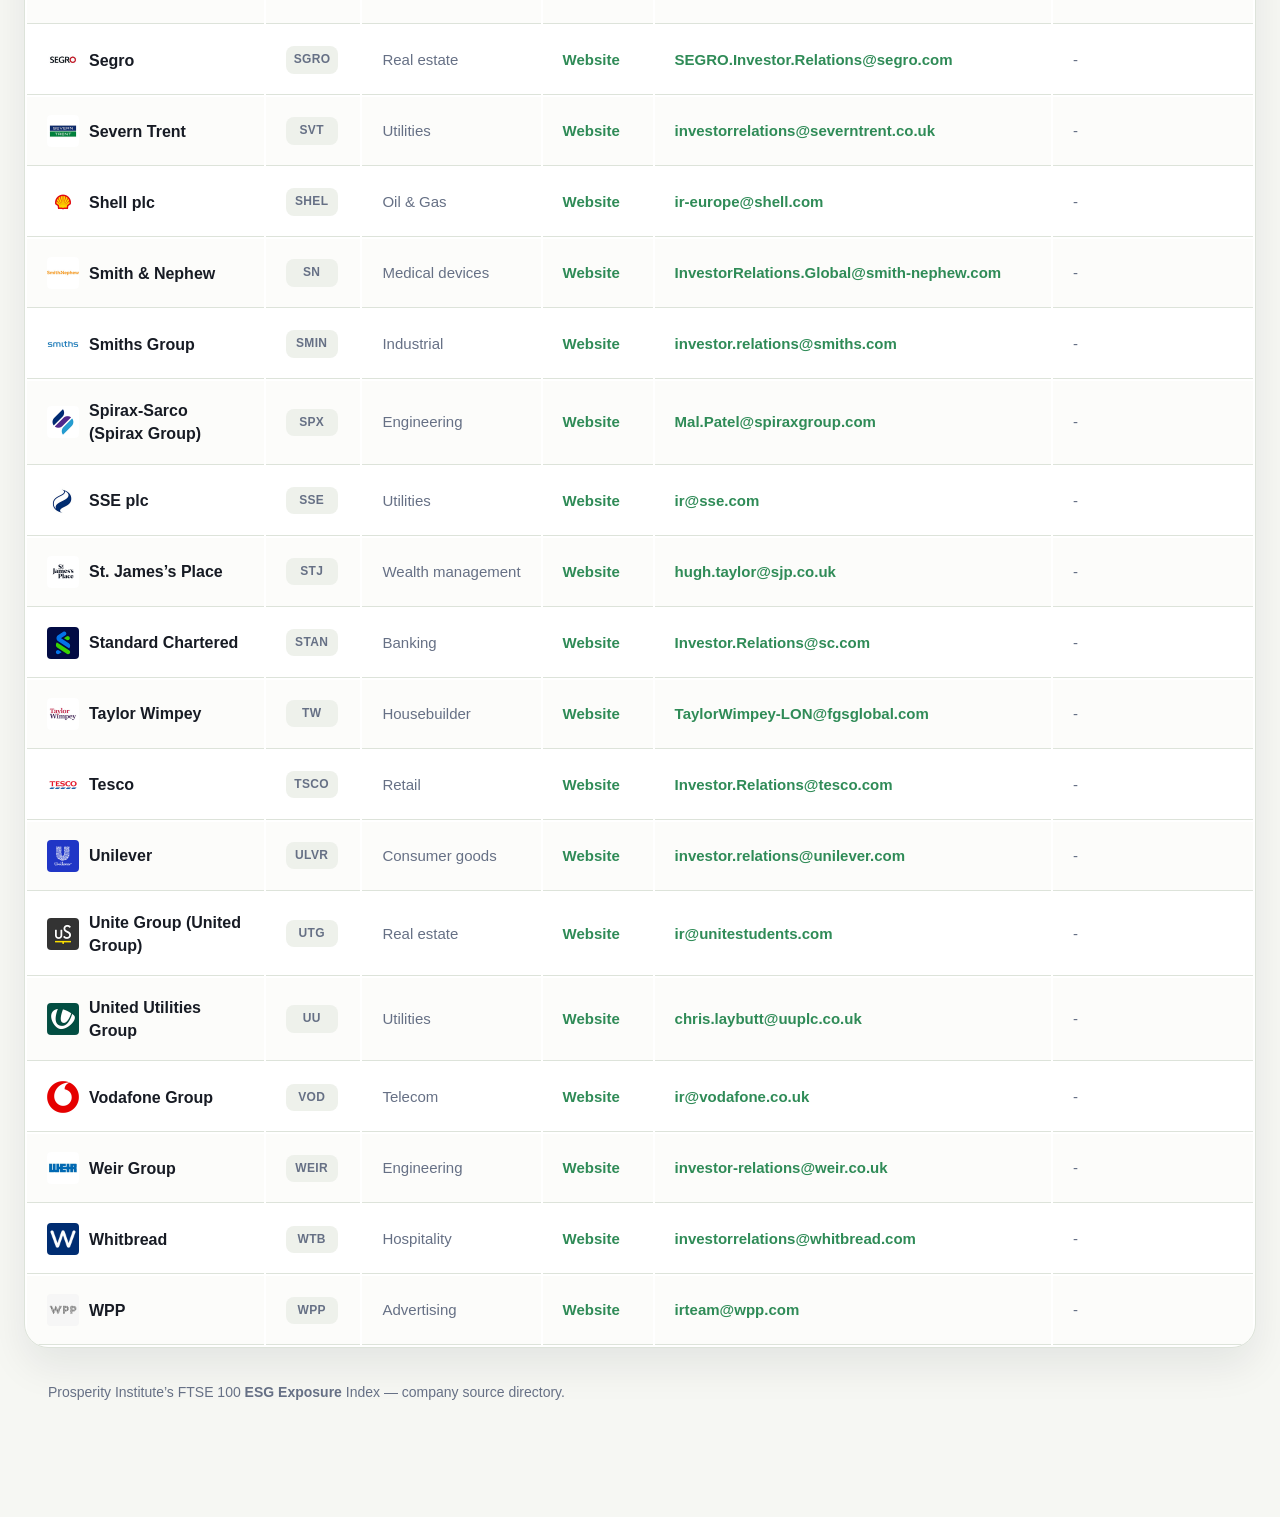
==== commit 6dda7f92: "Changing the Directory" ====
--- a/companies.html
+++ b/companies.html
@@ -34,8 +34,8 @@
         <div>
           <h1>Companies</h1>
           <p>
-            Reference directory for FTSE 100 companies included in the index, with source links to company websites,
-            annual reports, sustainability / ESG reports, and reporting year where available.
+            Reference directory for FTSE 100 companies included in the index, with company websites, investor
+            relations emails, and space reserved for HQ addresses.
           </p>
         </div>
       </div>
@@ -44,9 +44,6 @@
         <input class="control" id="searchInput" placeholder="Search company or ticker..." />
         <select class="control" id="sectorFilter">
           <option value="">All sectors</option>
-        </select>
-        <select class="control" id="yearFilter">
-          <option value="">All reporting years</option>
         </select>
       </div>
 
@@ -59,9 +56,8 @@
                 <th data-sort="Ticker">Ticker</th>
                 <th data-sort="Sector">Sector</th>
                 <th data-sort="Website">Website</th>
-                <th data-sort="Annual_Report_URL">Annual Report</th>
-                <th data-sort="Sustainability_Report_URL">Sustainability / ESG Report</th>
-                <th data-sort="Reporting_Year">Reporting Year</th>
+                <th data-sort="IR_Email">IR Email</th>
+                <th data-sort="HQ_Address">HQ Address</th>
               </tr>
             </thead>
             <tbody id="tableBody"></tbody>
--- a/styles.css
+++ b/styles.css
@@ -279,6 +279,47 @@
   min-width: 0;
 }
 
+.profile-contact-block {
+  display: flex;
+  flex-wrap: wrap;
+  gap: 12px;
+  margin-top: 18px;
+}
+
+.profile-contact-block[hidden] {
+  display: none;
+}
+
+.profile-contact-item {
+  display: inline-flex;
+  align-items: center;
+  gap: 10px;
+  padding: 12px 16px;
+  border-radius: 18px;
+  background: rgba(255, 255, 255, 0.08);
+  border: 1px solid rgba(255, 255, 255, 0.12);
+  max-width: 100%;
+}
+
+.profile-contact-label {
+  color: rgba(255, 255, 255, 0.7);
+  font-size: 12px;
+  font-weight: 700;
+  letter-spacing: 0.08em;
+  text-transform: uppercase;
+}
+
+.profile-contact-link {
+  color: #ffffff;
+  font-weight: 600;
+  text-decoration: none;
+  word-break: break-word;
+}
+
+.profile-contact-link:hover {
+  color: #9fe3b7;
+}
+
 .profile-logo-shell {
   width: 112px;
   height: 112px;
@@ -288,9 +329,8 @@
   justify-content: center;
   padding: 16px;
   border-radius: 28px;
-  background: rgba(255, 255, 255, 0.95);
+  background: #ffffff;
   box-shadow: 0 18px 44px rgba(3, 8, 18, 0.28);
-  backdrop-filter: blur(6px);
 }
 
 .profile-logo-shell[hidden] {
@@ -612,6 +652,10 @@
   display: grid;
   grid-template-columns: repeat(5, 1fr);
   gap: 0;
+}
+
+#profileStatsGrid {
+  grid-template-columns: repeat(4, minmax(0, 1fr));
 }
 
 .stat {
@@ -1009,6 +1053,10 @@
   table-layout: auto;
 }
 
+body:not(.page-rankings):not(.page-esg):not(.page-social):not(.page-governance) .toolbar {
+  grid-template-columns: minmax(0, 1fr) 220px;
+}
+
 body:not(.page-rankings):not(.page-esg):not(.page-social):not(.page-governance) thead th {
   text-align: left;
   padding-left: 16px;
@@ -1036,17 +1084,12 @@
 
 body:not(.page-rankings):not(.page-esg):not(.page-social):not(.page-governance) th:nth-child(5),
 body:not(.page-rankings):not(.page-esg):not(.page-social):not(.page-governance) td:nth-child(5) {
-  min-width: 130px;
+  min-width: 240px;
 }
 
 body:not(.page-rankings):not(.page-esg):not(.page-social):not(.page-governance) th:nth-child(6),
 body:not(.page-rankings):not(.page-esg):not(.page-social):not(.page-governance) td:nth-child(6) {
-  min-width: 160px;
-}
-
-body:not(.page-rankings):not(.page-esg):not(.page-social):not(.page-governance) th:nth-child(7),
-body:not(.page-rankings):not(.page-esg):not(.page-social):not(.page-governance) td:nth-child(7) {
-  min-width: 130px;
+  min-width: 200px;
 }
 
 
@@ -1508,6 +1551,28 @@
   min-height: 360px;
 }
 
+.overview-distribution-head {
+  margin-bottom: 10px;
+}
+
+.overview-distribution-head h3 {
+  margin: 0;
+  font-family: Georgia, "Times New Roman", serif;
+  font-size: 24px;
+  line-height: 1.05;
+  letter-spacing: -0.03em;
+  font-weight: 400;
+  color: var(--ink);
+}
+
+.overview-distribution-head p {
+  margin: 8px 0 0;
+  max-width: 720px;
+  color: var(--ink-soft);
+  font-size: 14px;
+  line-height: 1.45;
+}
+
 /* =========================
    Footer
 ========================= */
@@ -1545,6 +1610,10 @@
   .stats-grid {
     grid-template-columns: repeat(3, 1fr);
   }
+
+  #profileStatsGrid {
+    grid-template-columns: repeat(4, minmax(0, 1fr));
+  }
 }
 
 @media (max-width: 980px) {
@@ -1583,6 +1652,10 @@
   .nav-links {
     justify-content: flex-start;
   }
+
+  #profileStatsGrid {
+    grid-template-columns: repeat(2, minmax(0, 1fr));
+  }
 }
 
 @media (max-width: 900px) {
@@ -1607,6 +1680,10 @@
 
   .overview-distribution-chart {
     min-height: 320px;
+  }
+
+  .overview-distribution-head h3 {
+    font-size: 22px;
   }
 }
 
@@ -1630,6 +1707,11 @@
     border-radius: 22px;
   }
 
+  .profile-contact-item {
+    align-items: flex-start;
+    flex-direction: column;
+  }
+
   .hero h1 {
     font-size: 46px;
   }
@@ -1649,6 +1731,14 @@
 
   .overview-distribution-chart {
     min-height: 280px;
+  }
+
+  .overview-distribution-head h3 {
+    font-size: 20px;
+  }
+
+  .overview-distribution-head p {
+    font-size: 13px;
   }
 }
 
@@ -1665,6 +1755,10 @@
 
   .btn {
     width: 100%;
+  }
+
+  #profileStatsGrid {
+    grid-template-columns: 1fr;
   }
 }
 /* =========================
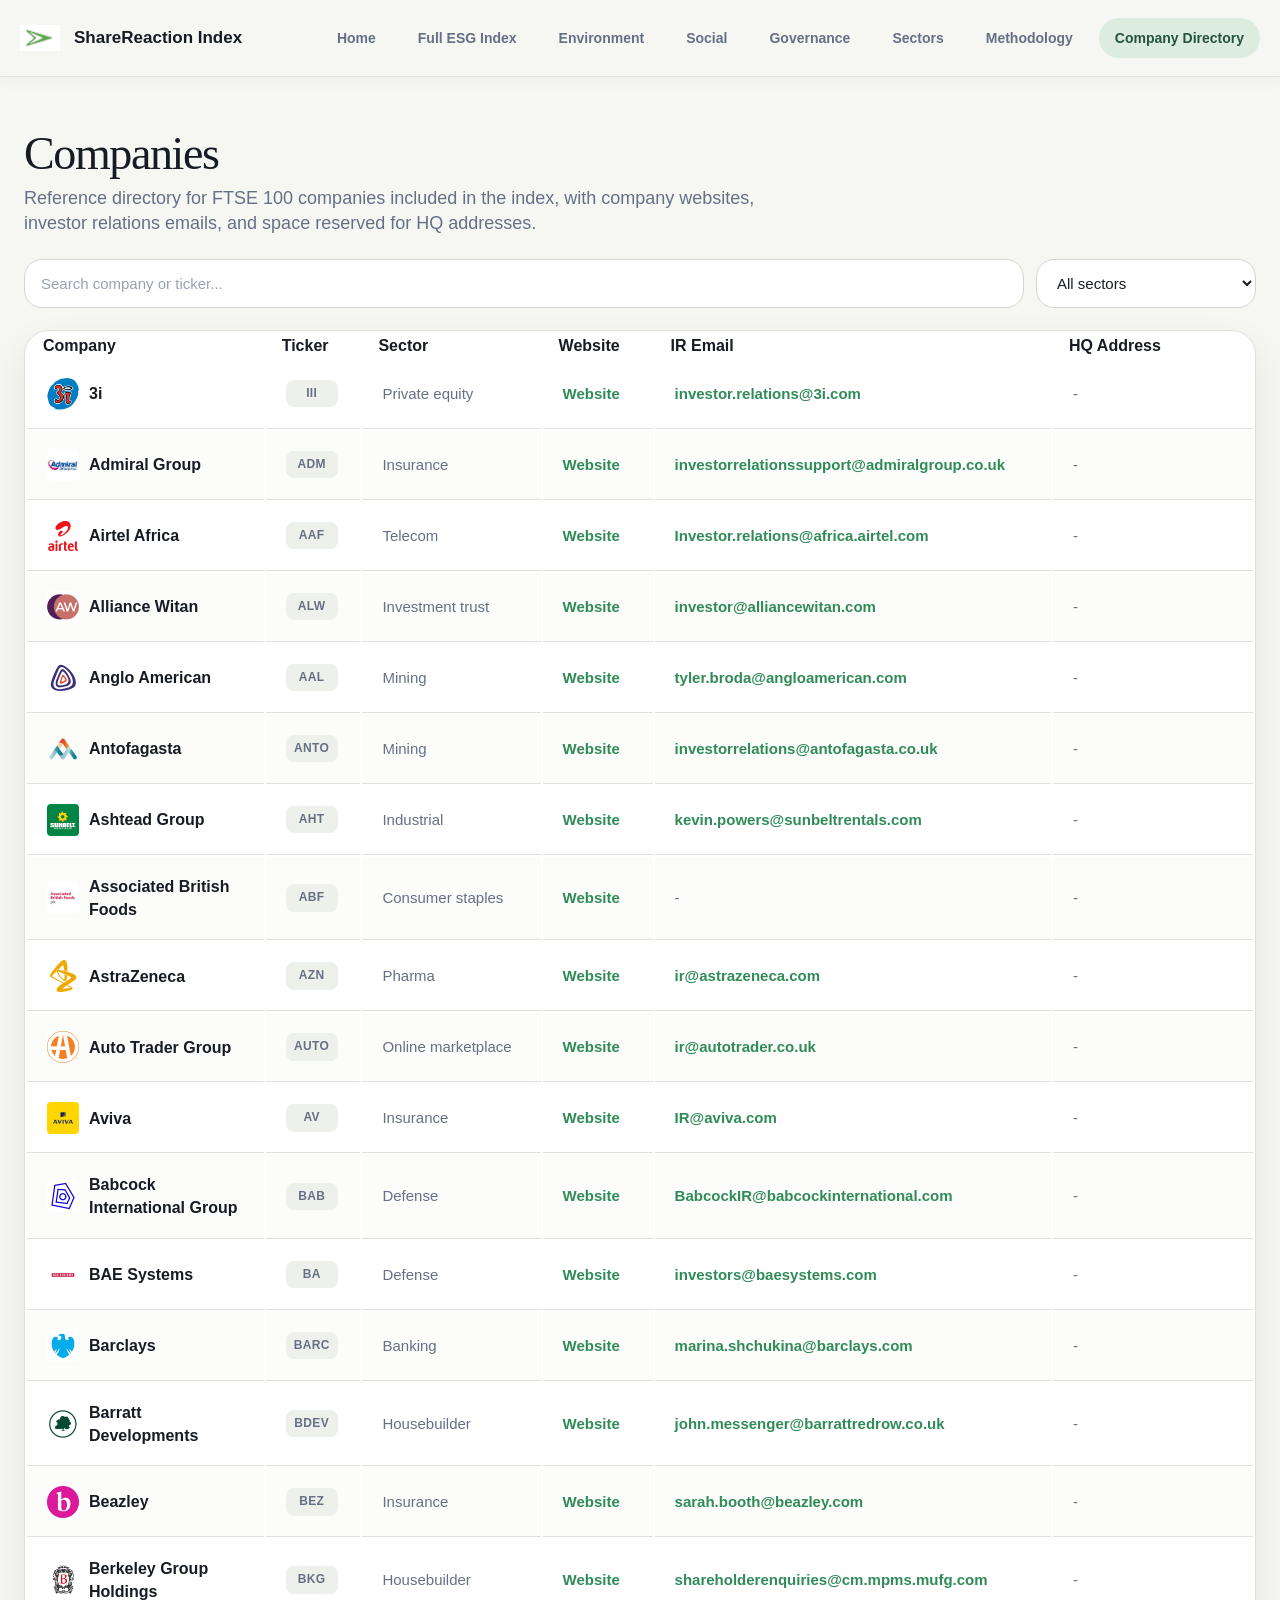
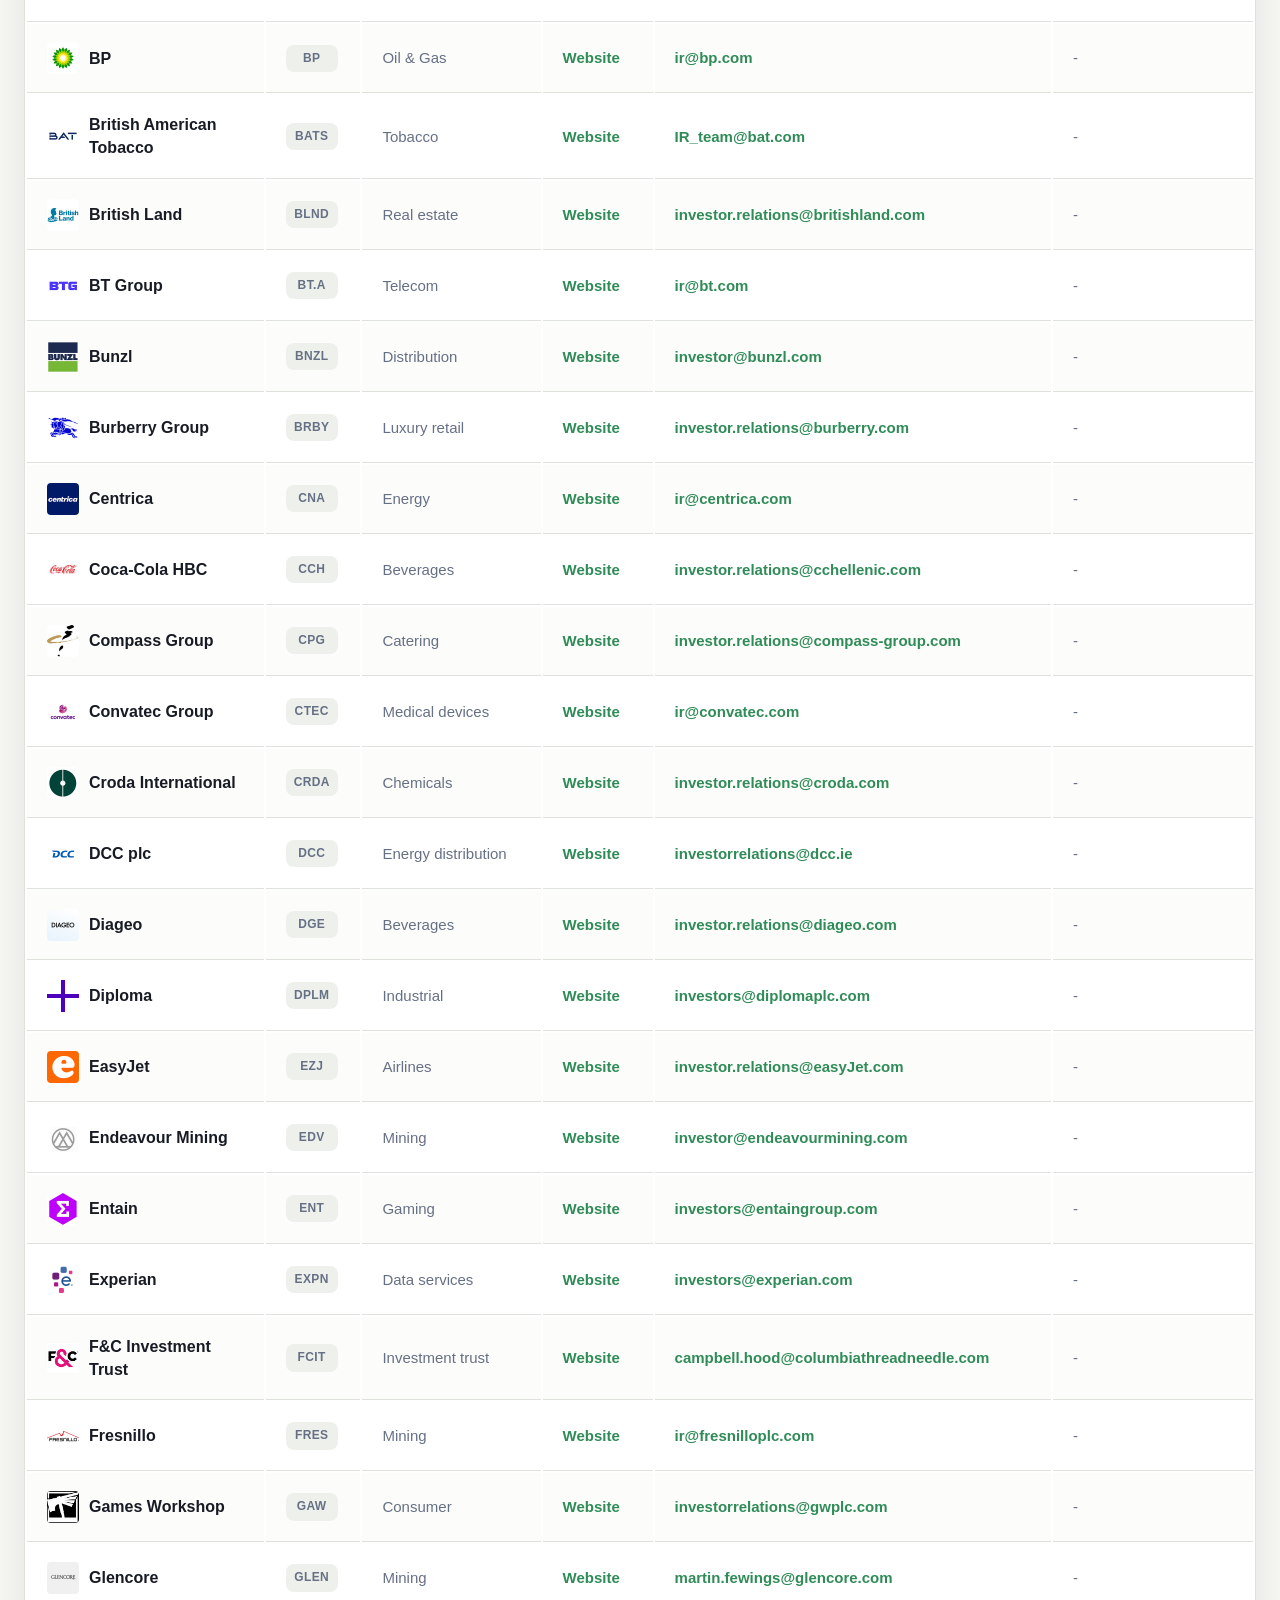
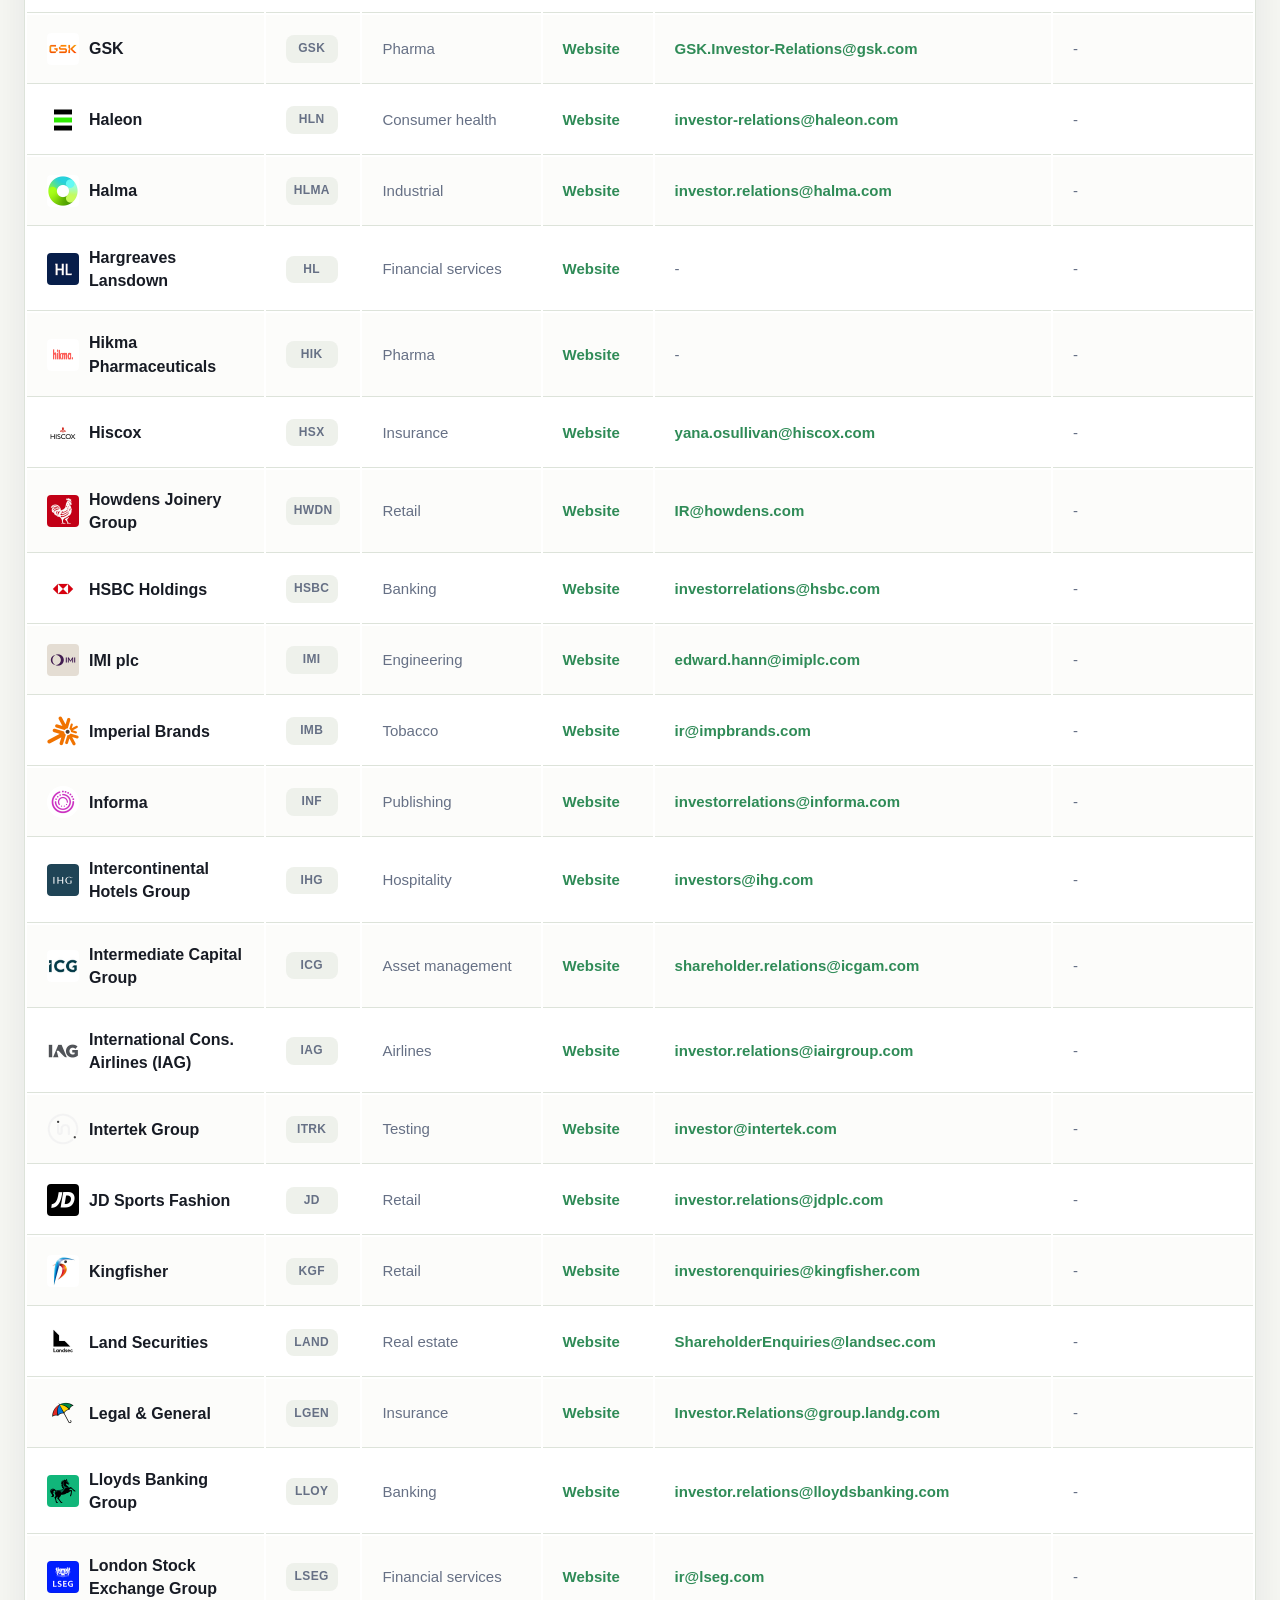
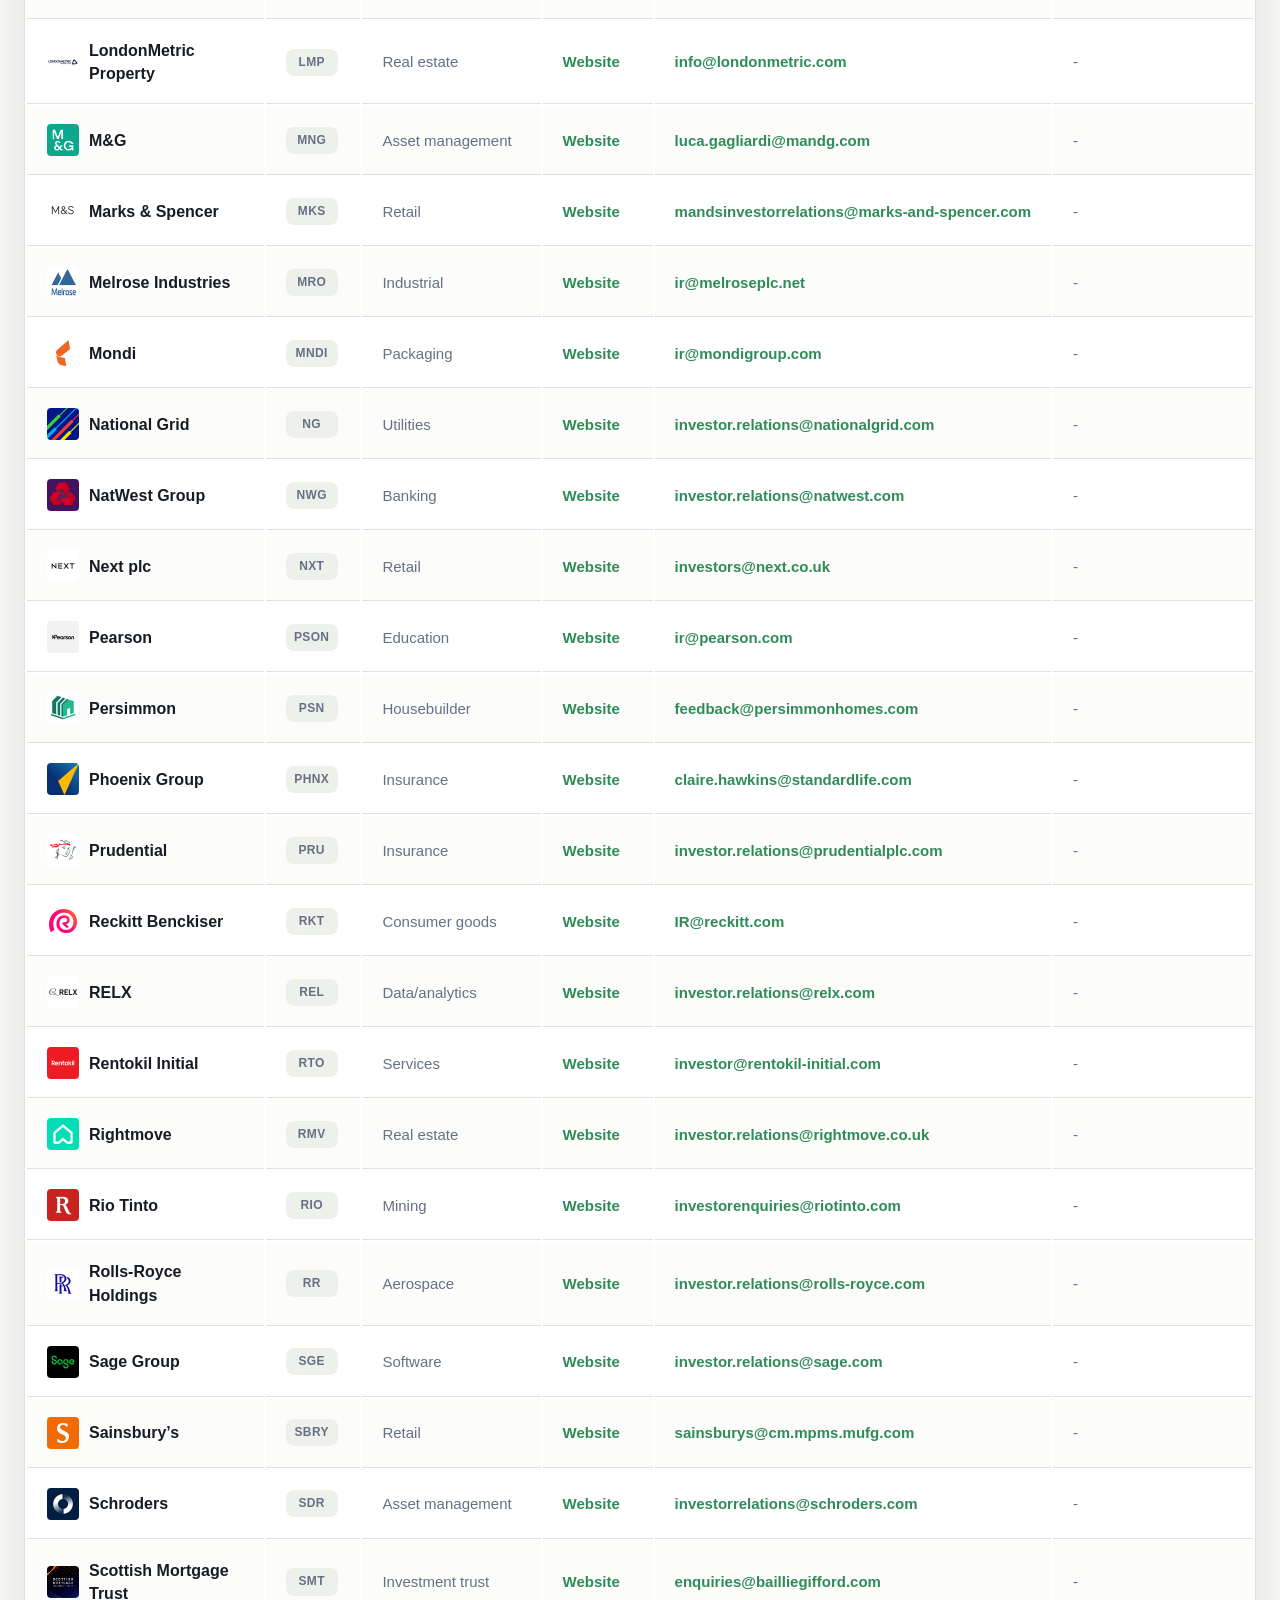
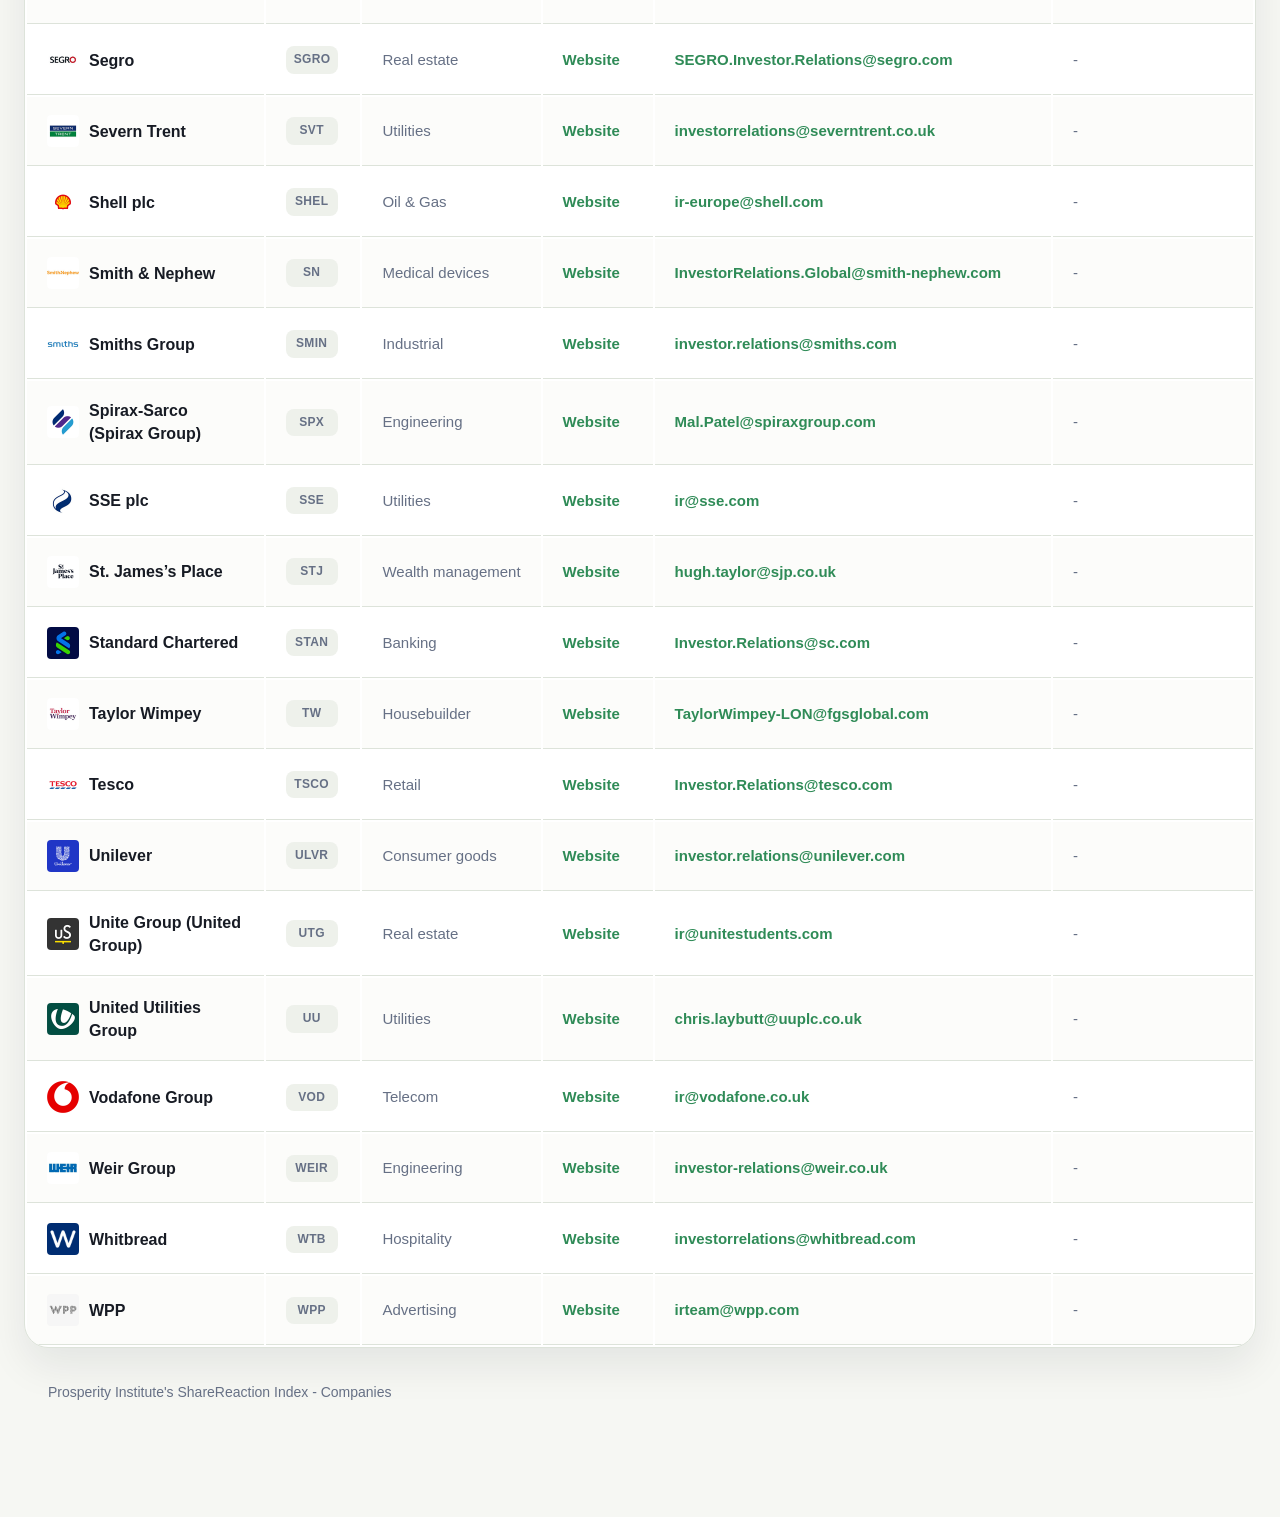
==== commit 3498b30b: "Branding Changes" ====
--- a/companies.html
+++ b/companies.html
@@ -12,8 +12,8 @@
   <header>
     <div class="wrap nav">
       <a href="index.html" class="brand">
-        <div class="brand-mark">↗</div>
-        <div class="brand-name">Share Reaction Index</div>
+        <img class="brand-mark" src="assets/logos/PI_Arrow.png" alt="Prosperity Institute logo" />
+        <div class="brand-name">ShareReaction Index</div>
       </a>
       <nav class="nav-links">
         <a href="index.html">Home</a>
@@ -67,7 +67,7 @@
 
       <footer class="foot">
         <div class="wrap-wide">
-          Prosperity Institute’s FTSE 100 <strong>ESG Exposure</strong> Index — company source directory.
+          Prosperity Institute's ShareReaction Index - Companies
         </div>
       </footer>
     </div>
--- a/styles.css
+++ b/styles.css
@@ -108,13 +108,8 @@
 .brand-mark {
   width: 40px;
   height: 40px;
-  border-radius: 14px;
-  display: grid;
-  place-items: center;
-  background: var(--green);
-  color: white;
-  box-shadow: 0 8px 24px rgba(47, 139, 87, 0.2);
-  font-size: 18px;
+  display: block;
+  object-fit: contain;
   flex: 0 0 auto;
 }
 
@@ -637,6 +632,21 @@
   color: #8ce0aa;
   font-size: 12px;
   font-weight: 700;
+}
+
+.signal .tag.rank-good {
+  background: #e8f5ea;
+  color: #1f7a46;
+}
+
+.signal .tag.rank-medium {
+  background: #f8edd8;
+  color: #b7811f;
+}
+
+.signal .tag.rank-bad {
+  background: #f9e3e3;
+  color: #c94b4b;
 }
 
 /* =========================
